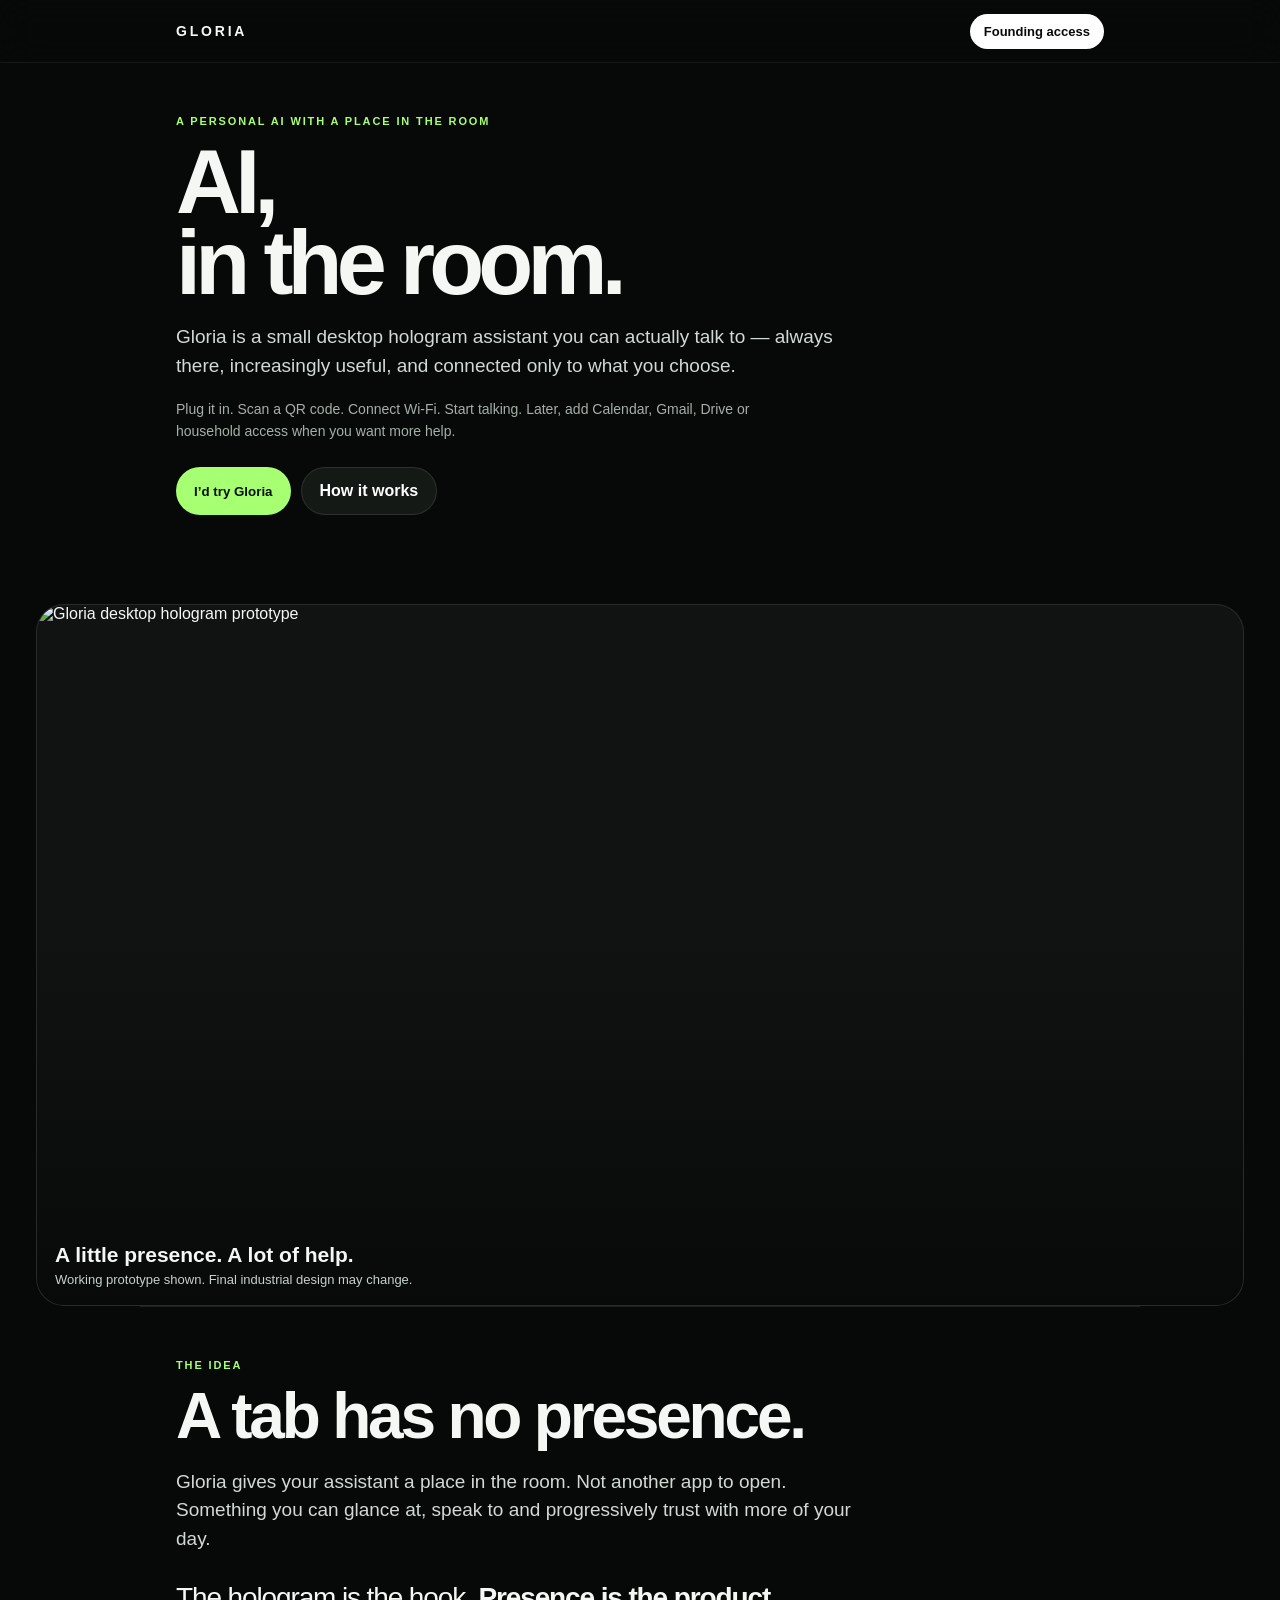
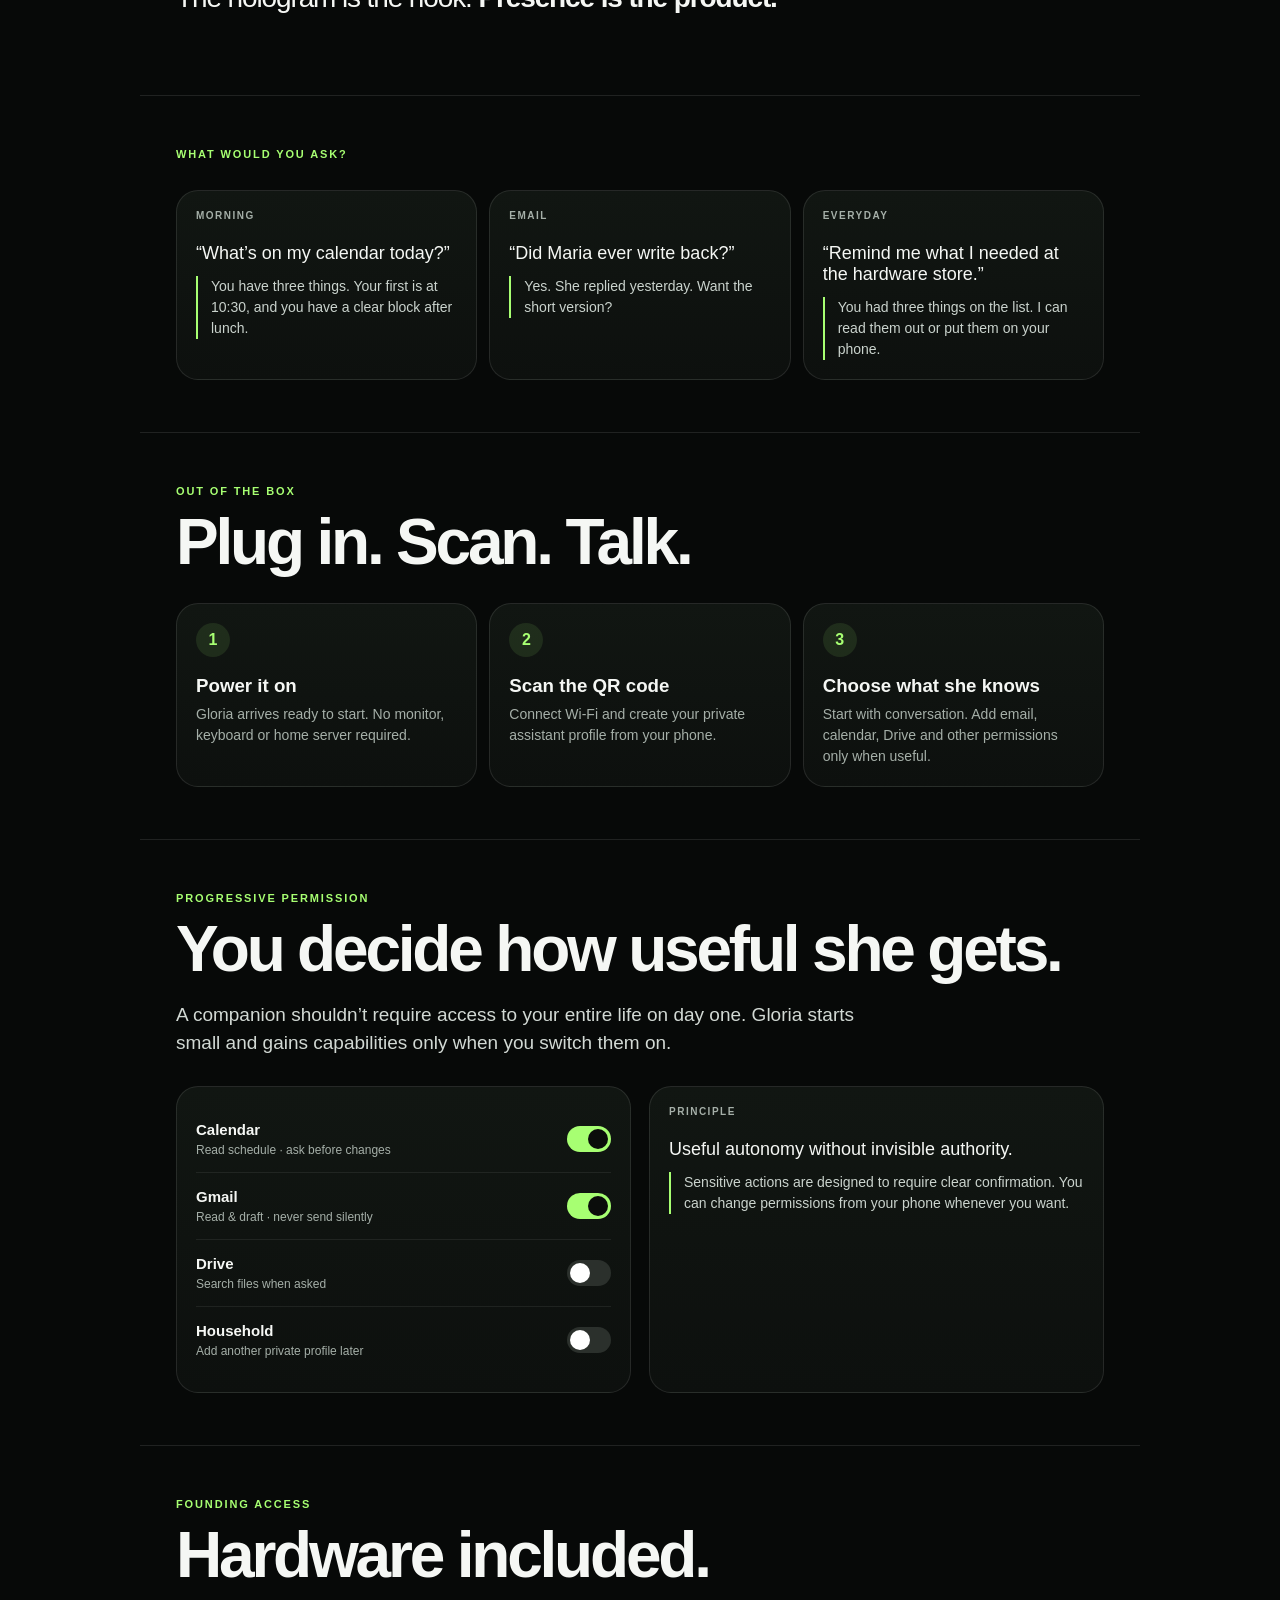
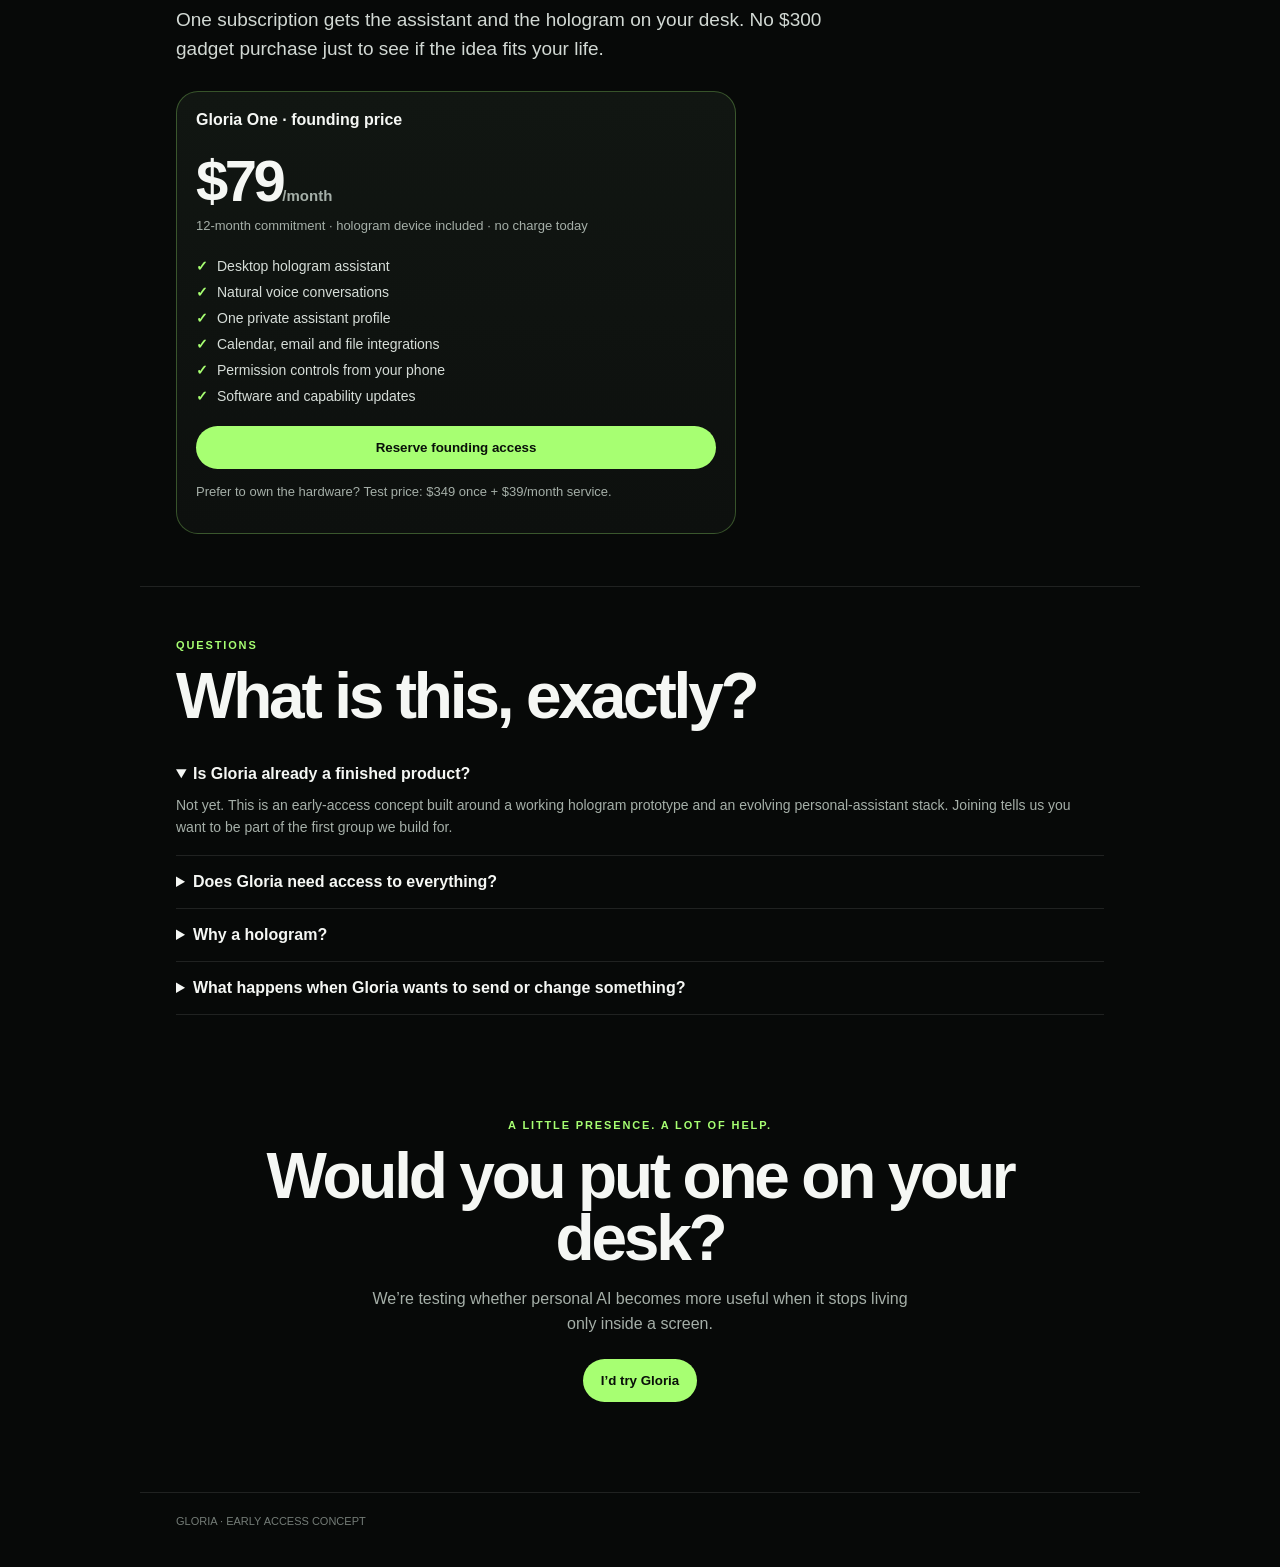
==== index.html @ d2133c43 "Publish Gloria landing page" ====
<!doctype html><html lang="en"><head><meta charset="utf-8"><meta name="viewport" content="width=device-width,initial-scale=1,viewport-fit=cover"><meta name="theme-color" content="#070908"><title>Gloria — AI, in the room.</title><style>:root{--bg:#070908;--ink:#f5f7f4;--muted:#a5afa8;--line:rgba(255,255,255,.1);--green:#a7ff72;--card:#101411}*{box-sizing:border-box}html{scroll-behavior:smooth}body{margin:0;background:var(--bg);color:var(--ink);font-family:-apple-system,BlinkMacSystemFont,"Segoe UI",Inter,Arial,sans-serif;-webkit-font-smoothing:antialiased}a{color:inherit;text-decoration:none}.shell{max-width:1000px;margin:auto}.nav{position:sticky;top:0;z-index:20;background:rgba(7,9,8,.78);backdrop-filter:blur(18px);border-bottom:1px solid rgba(255,255,255,.06)}.navin{height:62px;padding:0 18px;display:flex;align-items:center;justify-content:space-between}.brand{font-weight:900;letter-spacing:.2em;font-size:14px}.pill{padding:10px 14px;background:#fff;color:#090b0a;border-radius:999px;font-size:13px;font-weight:800}.hero,.section,.final{padding:52px 18px}.eyebrow,.kicker{font-size:11px;text-transform:uppercase;letter-spacing:.17em;font-weight:900;color:var(--green);margin-bottom:15px}h1{font-size:clamp(52px,17vw,90px);line-height:.9;letter-spacing:-.065em;margin:0;max-width:850px}h2{font-size:clamp(36px,11vw,64px);line-height:.96;letter-spacing:-.05em;margin:0 0 20px}.sub,.lede{font-size:19px;line-height:1.5;color:#d2d9d4;max-width:700px}.note{color:var(--muted);font-size:14px;line-height:1.55;max-width:620px}.actions{display:flex;flex-wrap:wrap;gap:10px;margin:25px 0}.btn{border:0;border-radius:999px;padding:14px 18px;font-weight:850;cursor:pointer}.primary{background:var(--green);color:#091009}.secondary{background:#151916;color:white;border:1px solid var(--line)}.shot{margin:12px -18px 0;background:#101311;position:relative;overflow:hidden;border-top:1px solid var(--line);border-bottom:1px solid var(--line)}.shot img{width:100%;height:560px;object-fit:cover;object-position:center 45%;display:block}.shot:after{content:"";position:absolute;inset:0;background:linear-gradient(180deg,transparent 45%,rgba(7,9,8,.9))}.caption{position:absolute;z-index:2;left:18px;right:18px;bottom:18px}.caption strong{font-size:21px}.caption div{font-size:13px;color:#c7d0ca;margin-top:5px}.section{border-top:1px solid var(--line)}.pull{font-size:28px;line-height:1.2;letter-spacing:-.04em;max-width:760px}.cards,.steps{display:grid;gap:12px;margin-top:30px}.card,.step,.panel,.price{background:linear-gradient(180deg,#111612,#0d100e);border:1px solid var(--line);border-radius:22px;padding:19px}.label{font-size:10px;text-transform:uppercase;letter-spacing:.15em;color:var(--muted);font-weight:900;margin-bottom:22px}.you{font-size:18px;margin-bottom:12px}.gloria{font-size:14px;color:#cad3cd;line-height:1.5;border-left:2px solid var(--green);padding-left:13px}.stepn{width:34px;height:34px;border-radius:50%;display:grid;place-items:center;background:rgba(167,255,114,.1);color:var(--green);font-weight:900;margin-bottom:18px}.step h3{margin:0 0 7px}.step p{margin:0;color:var(--muted);line-height:1.5;font-size:14px}.permissions{display:grid;gap:18px;margin-top:28px}.perm{display:flex;align-items:center;justify-content:space-between;padding:15px 0;border-bottom:1px solid rgba(255,255,255,.07)}.perm:last-child{border:0}.perm strong{font-size:15px}.perm small{display:block;color:var(--muted);font-size:12px;margin-top:4px}.toggle{width:44px;height:26px;border-radius:99px;background:#2b302c;border:0;padding:3px}.toggle:before{content:"";display:block;width:20px;height:20px;border-radius:50%;background:white;transition:.2s}.toggle.on{background:var(--green)}.toggle.on:before{transform:translateX(18px);background:#0b0d0b}.price{margin-top:28px;border-color:rgba(167,255,114,.28);max-width:560px}.price .amount{font-size:58px;font-weight:900;letter-spacing:-.06em;margin:18px 0 2px}.price .amount span{font-size:15px;color:var(--muted);letter-spacing:0}.commit,.alt{font-size:13px;color:var(--muted);line-height:1.5}.list{list-style:none;padding:0;margin:22px 0;display:grid;gap:10px}.list li{font-size:14px;color:#d6ddd8}.list li:before{content:"✓";color:var(--green);font-weight:900;margin-right:9px}.price .btn{width:100%}details{border-bottom:1px solid var(--line);padding:17px 0}summary{font-weight:800;cursor:pointer}.answer{color:var(--muted);line-height:1.6;font-size:14px;padding-top:11px}.final{text-align:center;padding-bottom:90px}.final h2{max-width:760px;margin:0 auto 18px}.final p{color:var(--muted);max-width:540px;margin:0 auto 22px;line-height:1.55}footer{padding:22px 18px 40px;border-top:1px solid var(--line);font-size:11px;color:#747c77}.modal{position:fixed;inset:0;background:rgba(0,0,0,.75);backdrop-filter:blur(12px);display:none;align-items:flex-end;justify-content:center;z-index:100;padding:18px}.modal.open{display:flex}.sheet{width:min(100%,520px);background:#121713;border:1px solid var(--line);border-radius:26px;padding:22px}.sheet h3{font-size:28px;margin:0 0 8px}.sheet p{color:var(--muted);line-height:1.5;font-size:14px}.email{width:100%;background:#090c0a;border:1px solid var(--line);color:white;padding:14px;border-radius:14px;margin:6px 0 10px}.sheet .btn{width:100%;margin-top:8px}.tiny{font-size:10px;color:#777f7a;margin-top:10px}.success{display:none;text-align:center;padding:18px 0}@media(min-width:720px){.hero,.section,.final,.navin,footer{padding-left:36px;padding-right:36px}.shot{margin-left:36px;margin-right:36px;border:1px solid var(--line);border-radius:28px}.shot img{height:700px}.cards,.steps{grid-template-columns:repeat(3,1fr)}.permissions{grid-template-columns:1fr 1fr}}</style></head><body><nav class="nav"><div class="shell navin"><div class="brand">GLORIA</div><a class="pill" href="#pricing">Founding access</a></div></nav><main><section class="hero shell"><div class="eyebrow">A personal AI with a place in the room</div><h1>AI,<br>in the room.</h1><p class="sub">Gloria is a small desktop hologram assistant you can actually talk to — always there, increasingly useful, and connected only to what you choose.</p><p class="note">Plug it in. Scan a QR code. Connect Wi‑Fi. Start talking. Later, add Calendar, Gmail, Drive or household access when you want more help.</p><div class="actions"><button class="btn primary reserve">I’d try Gloria</button><a class="btn secondary" href="#how">How it works</a></div></section><div class="shot"><img alt="Gloria desktop hologram prototype" src="[data-uri]"><div class="caption"><strong>A little presence. A lot of help.</strong><div>Working prototype shown. Final industrial design may change.</div></div></div><section class="section shell"><div class="kicker">The idea</div><h2>A tab has no presence.</h2><p class="lede">Gloria gives your assistant a place in the room. Not another app to open. Something you can glance at, speak to and progressively trust with more of your day.</p><p class="pull">The hologram is the hook. <strong>Presence is the product.</strong></p></section><section class="section shell"><div class="kicker">What would you ask?</div><div class="cards"><div class="card"><div class="label">Morning</div><div class="you">“What’s on my calendar today?”</div><div class="gloria">You have three things. Your first is at 10:30, and you have a clear block after lunch.</div></div><div class="card"><div class="label">Email</div><div class="you">“Did Maria ever write back?”</div><div class="gloria">Yes. She replied yesterday. Want the short version?</div></div><div class="card"><div class="label">Everyday</div><div class="you">“Remind me what I needed at the hardware store.”</div><div class="gloria">You had three things on the list. I can read them out or put them on your phone.</div></div></div></section><section class="section shell" id="how"><div class="kicker">Out of the box</div><h2>Plug in. Scan. Talk.</h2><div class="steps"><div class="step"><div class="stepn">1</div><h3>Power it on</h3><p>Gloria arrives ready to start. No monitor, keyboard or home server required.</p></div><div class="step"><div class="stepn">2</div><h3>Scan the QR code</h3><p>Connect Wi‑Fi and create your private assistant profile from your phone.</p></div><div class="step"><div class="stepn">3</div><h3>Choose what she knows</h3><p>Start with conversation. Add email, calendar, Drive and other permissions only when useful.</p></div></div></section><section class="section shell"><div class="kicker">Progressive permission</div><h2>You decide how useful she gets.</h2><p class="lede">A companion shouldn’t require access to your entire life on day one. Gloria starts small and gains capabilities only when you switch them on.</p><div class="permissions"><div class="panel"><div class="perm"><div><strong>Calendar</strong><small>Read schedule · ask before changes</small></div><button class="toggle on"></button></div><div class="perm"><div><strong>Gmail</strong><small>Read & draft · never send silently</small></div><button class="toggle on"></button></div><div class="perm"><div><strong>Drive</strong><small>Search files when asked</small></div><button class="toggle"></button></div><div class="perm"><div><strong>Household</strong><small>Add another private profile later</small></div><button class="toggle"></button></div></div><div class="panel"><div class="label">Principle</div><div class="you">Useful autonomy without invisible authority.</div><div class="gloria">Sensitive actions are designed to require clear confirmation. You can change permissions from your phone whenever you want.</div></div></div></section><section class="section shell" id="pricing"><div class="kicker">Founding access</div><h2>Hardware included.</h2><p class="lede">One subscription gets the assistant and the hologram on your desk. No $300 gadget purchase just to see if the idea fits your life.</p><div class="price"><strong>Gloria One · founding price</strong><div class="amount">$79<span>/month</span></div><div class="commit">12‑month commitment · hologram device included · no charge today</div><ul class="list"><li>Desktop hologram assistant</li><li>Natural voice conversations</li><li>One private assistant profile</li><li>Calendar, email and file integrations</li><li>Permission controls from your phone</li><li>Software and capability updates</li></ul><button class="btn primary reserve">Reserve founding access</button><p class="alt">Prefer to own the hardware? Test price: $349 once + $39/month service.</p></div></section><section class="section shell"><div class="kicker">Questions</div><h2>What is this, exactly?</h2><details open><summary>Is Gloria already a finished product?</summary><div class="answer">Not yet. This is an early-access concept built around a working hologram prototype and an evolving personal-assistant stack. Joining tells us you want to be part of the first group we build for.</div></details><details><summary>Does Gloria need access to everything?</summary><div class="answer">No. Start as a conversational assistant, then connect specific services only when they become useful.</div></details><details><summary>Why a hologram?</summary><div class="answer">Because an assistant that has a place in the room feels different from another icon on your phone. The point isn’t spectacle. It’s presence.</div></details><details><summary>What happens when Gloria wants to send or change something?</summary><div class="answer">Sensitive actions are designed to require clear confirmation. The goal is useful autonomy without invisible authority.</div></details></section><section class="final shell"><div class="kicker">A little presence. A lot of help.</div><h2>Would you put one on your desk?</h2><p>We’re testing whether personal AI becomes more useful when it stops living only inside a screen.</p><button class="btn primary reserve">I’d try Gloria</button></section></main><footer class="shell">GLORIA · EARLY ACCESS CONCEPT</footer><div class="modal" id="modal"><div class="sheet"><div id="form"><h3>Want one?</h3><p>This is a demand test for the first Gloria units. Leave an email and pick the price structure that feels most natural.</p><input class="email" type="email" placeholder="you@example.com"><button class="btn primary join">$79/mo · device included</button><button class="btn secondary join">$349 + $39/mo</button><div class="tiny">Prototype test page only: this page does not transmit or store your email yet.</div></div><div class="success" id="success"><h3>That’s the test.</h3><p>On a live signup flow, this is where we’d capture waitlist conversion and pricing preference.</p></div></div></div><script>const m=document.getElementById('modal');document.querySelectorAll('.reserve').forEach(b=>b.onclick=()=>m.classList.add('open'));m.onclick=e=>{if(e.target===m)m.classList.remove('open')};document.querySelectorAll('.toggle').forEach(t=>t.onclick=()=>t.classList.toggle('on'));document.querySelectorAll('.join').forEach(b=>b.onclick=()=>{document.getElementById('form').style.display='none';document.getElementById('success').style.display='block'})</script></body></html>
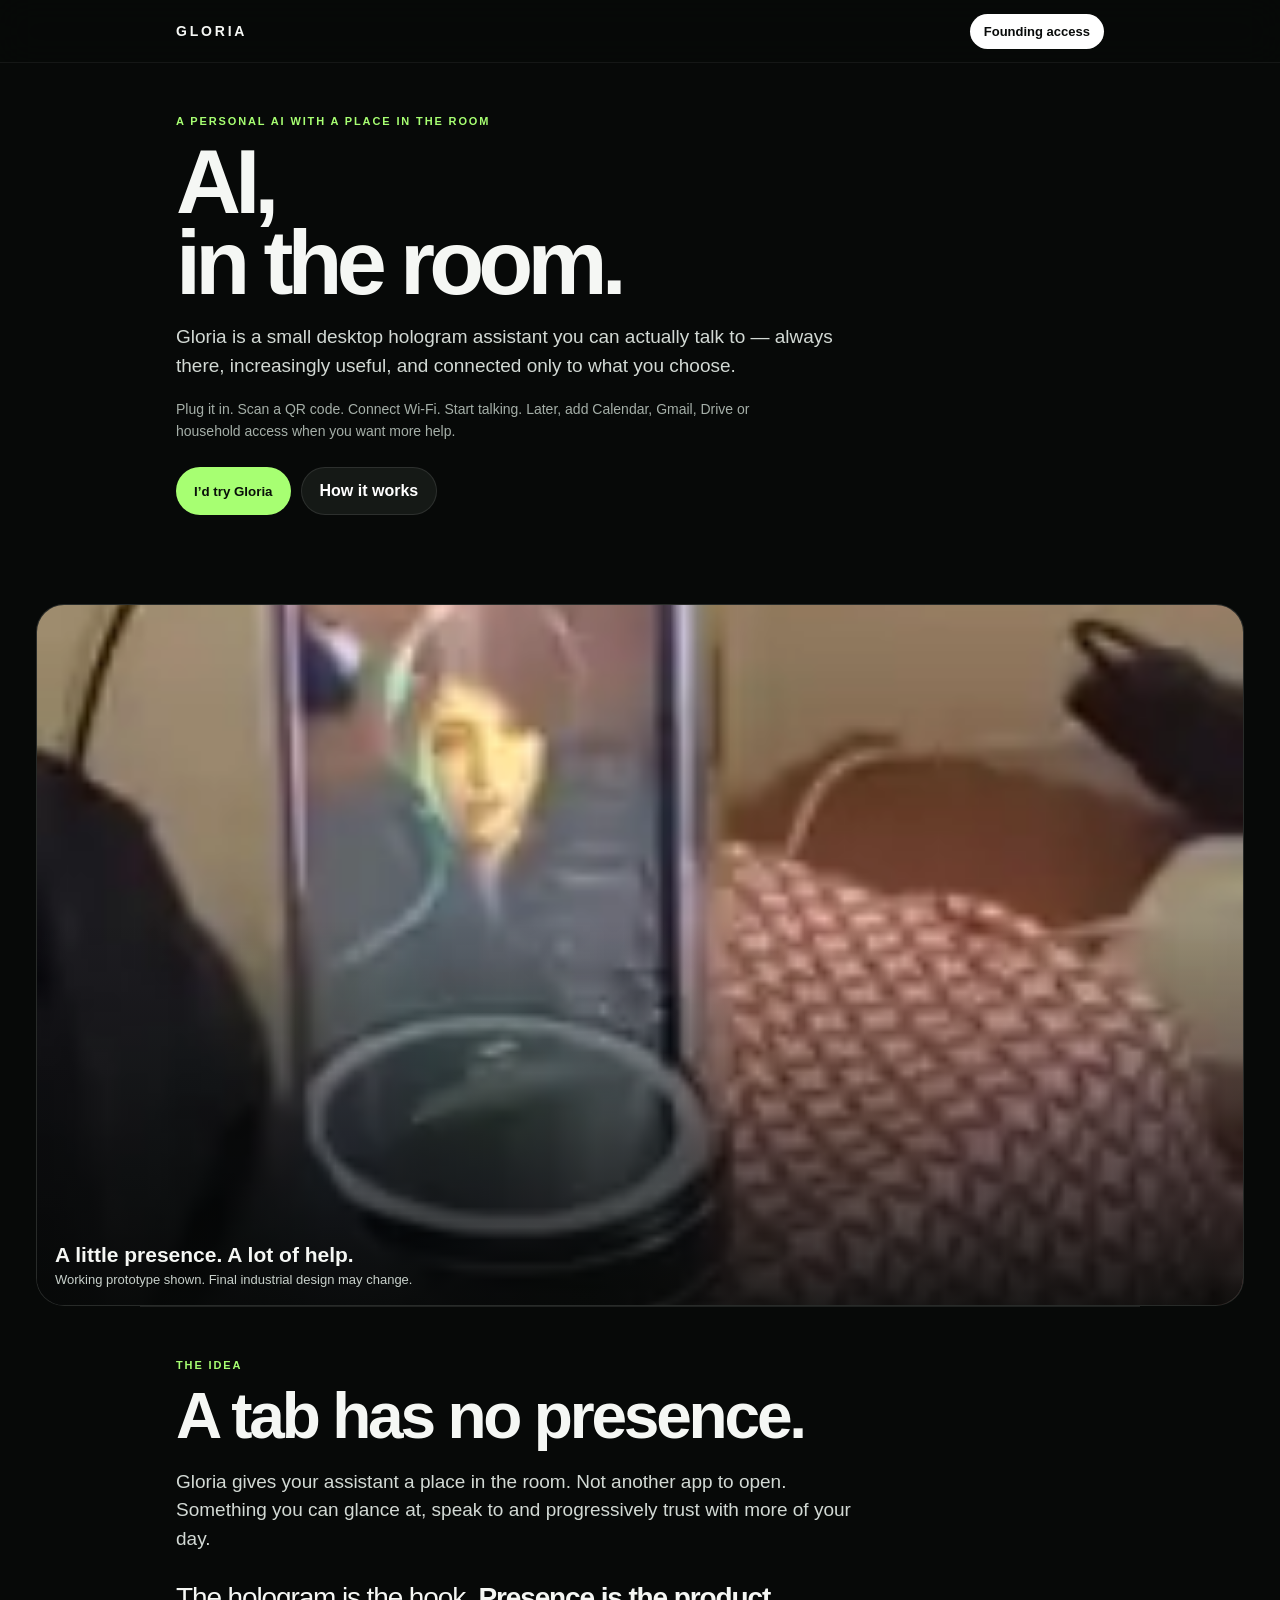
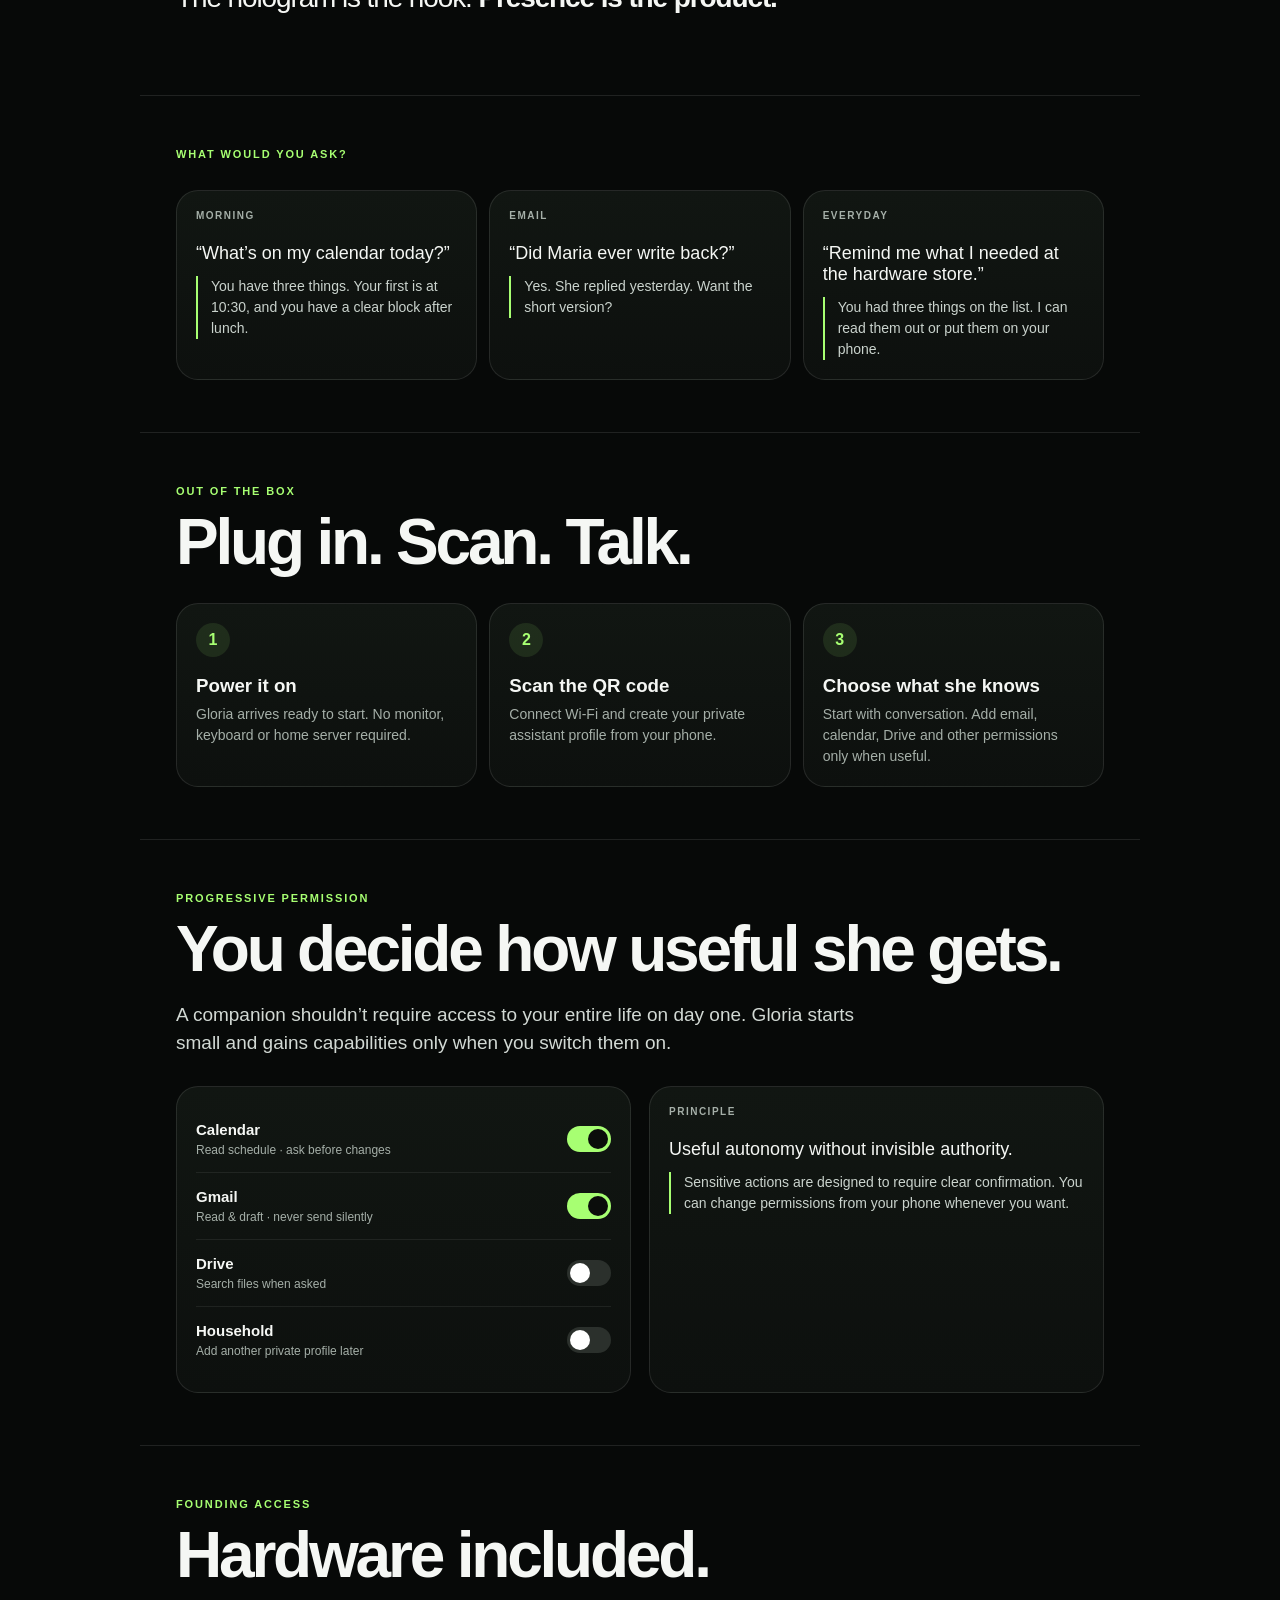
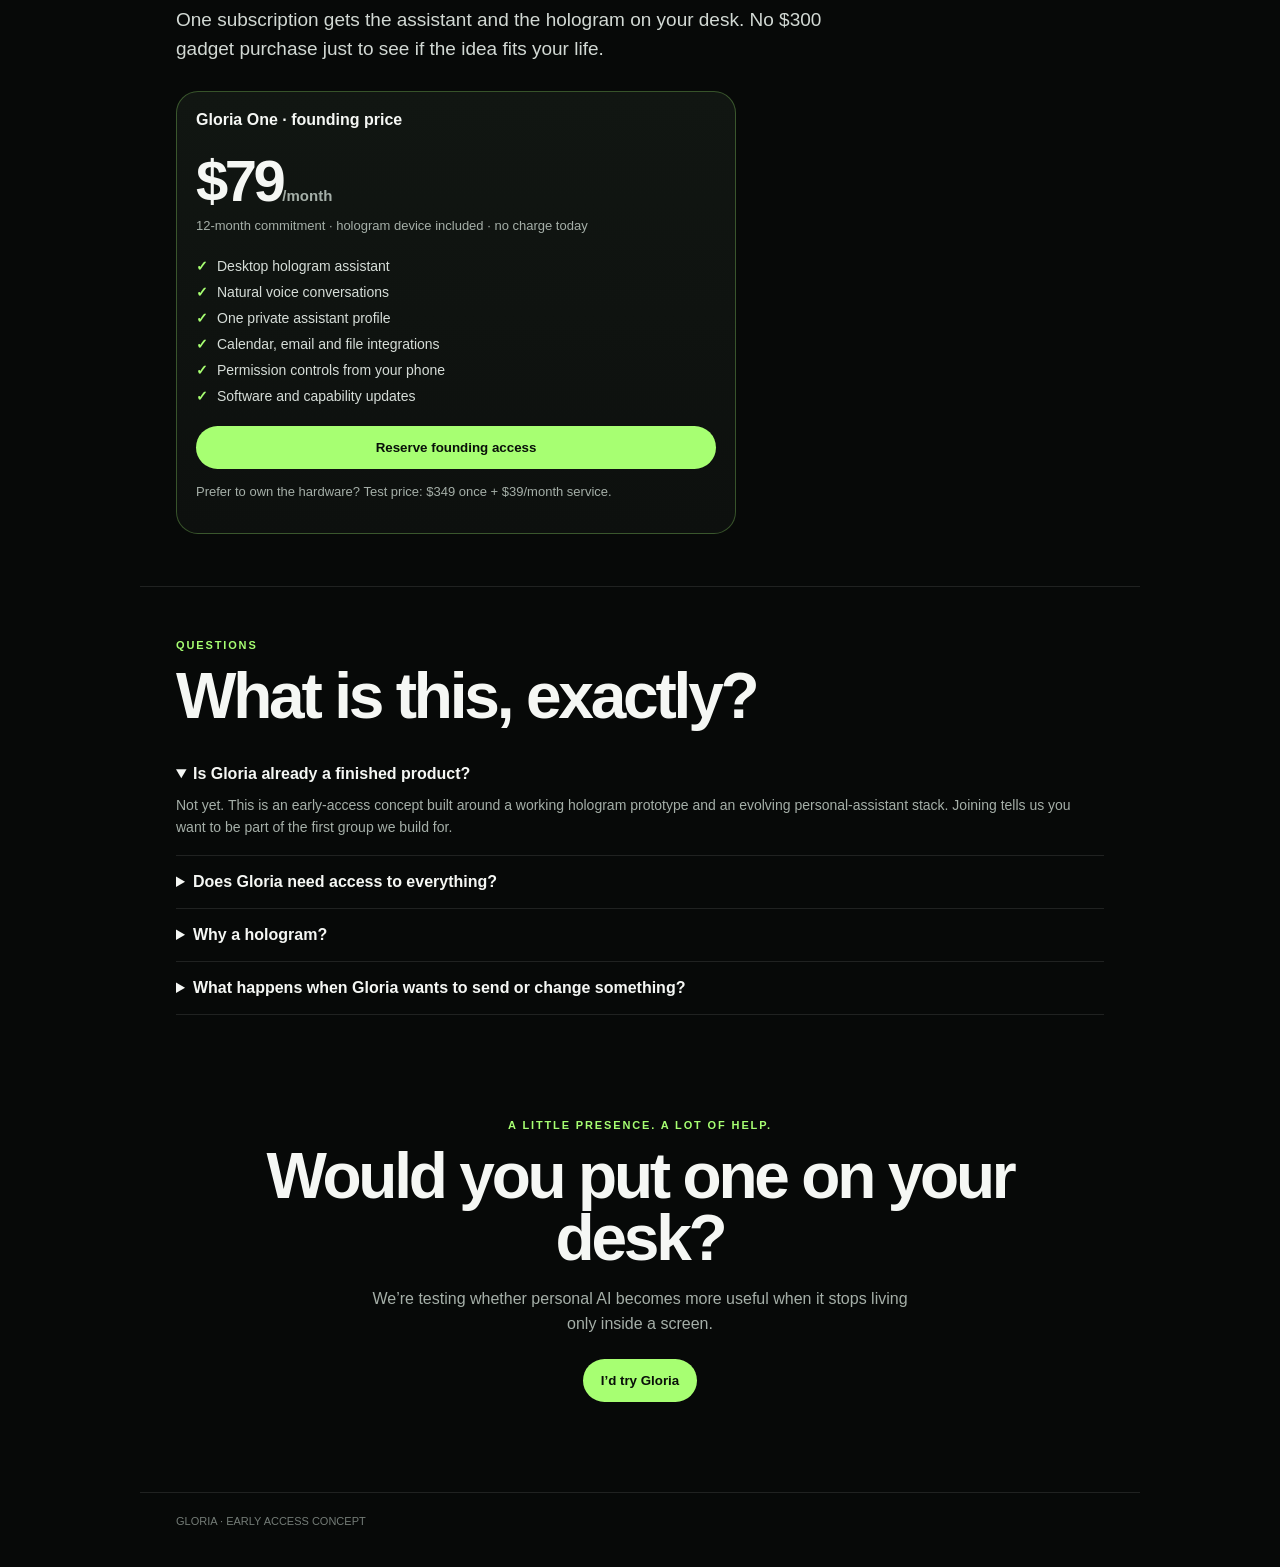
==== commit 71214294: "Fix Gloria hero image asset" ====
--- a/index.html
+++ b/index.html
@@ -1 +1,30 @@
-<!doctype html><html lang="en"><head><meta charset="utf-8"><meta name="viewport" content="width=device-width,initial-scale=1,viewport-fit=cover"><meta name="theme-color" content="#070908"><title>Gloria — AI, in the room.</title><style>:root{--bg:#070908;--ink:#f5f7f4;--muted:#a5afa8;--line:rgba(255,255,255,.1);--green:#a7ff72;--card:#101411}*{box-sizing:border-box}html{scroll-behavior:smooth}body{margin:0;background:var(--bg);color:var(--ink);font-family:-apple-system,BlinkMacSystemFont,"Segoe UI",Inter,Arial,sans-serif;-webkit-font-smoothing:antialiased}a{color:inherit;text-decoration:none}.shell{max-width:1000px;margin:auto}.nav{position:sticky;top:0;z-index:20;background:rgba(7,9,8,.78);backdrop-filter:blur(18px);border-bottom:1px solid rgba(255,255,255,.06)}.navin{height:62px;padding:0 18px;display:flex;align-items:center;justify-content:space-between}.brand{font-weight:900;letter-spacing:.2em;font-size:14px}.pill{padding:10px 14px;background:#fff;color:#090b0a;border-radius:999px;font-size:13px;font-weight:800}.hero,.section,.final{padding:52px 18px}.eyebrow,.kicker{font-size:11px;text-transform:uppercase;letter-spacing:.17em;font-weight:900;color:var(--green);margin-bottom:15px}h1{font-size:clamp(52px,17vw,90px);line-height:.9;letter-spacing:-.065em;margin:0;max-width:850px}h2{font-size:clamp(36px,11vw,64px);line-height:.96;letter-spacing:-.05em;margin:0 0 20px}.sub,.lede{font-size:19px;line-height:1.5;color:#d2d9d4;max-width:700px}.note{color:var(--muted);font-size:14px;line-height:1.55;max-width:620px}.actions{display:flex;flex-wrap:wrap;gap:10px;margin:25px 0}.btn{border:0;border-radius:999px;padding:14px 18px;font-weight:850;cursor:pointer}.primary{background:var(--green);color:#091009}.secondary{background:#151916;color:white;border:1px solid var(--line)}.shot{margin:12px -18px 0;background:#101311;position:relative;overflow:hidden;border-top:1px solid var(--line);border-bottom:1px solid var(--line)}.shot img{width:100%;height:560px;object-fit:cover;object-position:center 45%;display:block}.shot:after{content:"";position:absolute;inset:0;background:linear-gradient(180deg,transparent 45%,rgba(7,9,8,.9))}.caption{position:absolute;z-index:2;left:18px;right:18px;bottom:18px}.caption strong{font-size:21px}.caption div{font-size:13px;color:#c7d0ca;margin-top:5px}.section{border-top:1px solid var(--line)}.pull{font-size:28px;line-height:1.2;letter-spacing:-.04em;max-width:760px}.cards,.steps{display:grid;gap:12px;margin-top:30px}.card,.step,.panel,.price{background:linear-gradient(180deg,#111612,#0d100e);border:1px solid var(--line);border-radius:22px;padding:19px}.label{font-size:10px;text-transform:uppercase;letter-spacing:.15em;color:var(--muted);font-weight:900;margin-bottom:22px}.you{font-size:18px;margin-bottom:12px}.gloria{font-size:14px;color:#cad3cd;line-height:1.5;border-left:2px solid var(--green);padding-left:13px}.stepn{width:34px;height:34px;border-radius:50%;display:grid;place-items:center;background:rgba(167,255,114,.1);color:var(--green);font-weight:900;margin-bottom:18px}.step h3{margin:0 0 7px}.step p{margin:0;color:var(--muted);line-height:1.5;font-size:14px}.permissions{display:grid;gap:18px;margin-top:28px}.perm{display:flex;align-items:center;justify-content:space-between;padding:15px 0;border-bottom:1px solid rgba(255,255,255,.07)}.perm:last-child{border:0}.perm strong{font-size:15px}.perm small{display:block;color:var(--muted);font-size:12px;margin-top:4px}.toggle{width:44px;height:26px;border-radius:99px;background:#2b302c;border:0;padding:3px}.toggle:before{content:"";display:block;width:20px;height:20px;border-radius:50%;background:white;transition:.2s}.toggle.on{background:var(--green)}.toggle.on:before{transform:translateX(18px);background:#0b0d0b}.price{margin-top:28px;border-color:rgba(167,255,114,.28);max-width:560px}.price .amount{font-size:58px;font-weight:900;letter-spacing:-.06em;margin:18px 0 2px}.price .amount span{font-size:15px;color:var(--muted);letter-spacing:0}.commit,.alt{font-size:13px;color:var(--muted);line-height:1.5}.list{list-style:none;padding:0;margin:22px 0;display:grid;gap:10px}.list li{font-size:14px;color:#d6ddd8}.list li:before{content:"✓";color:var(--green);font-weight:900;margin-right:9px}.price .btn{width:100%}details{border-bottom:1px solid var(--line);padding:17px 0}summary{font-weight:800;cursor:pointer}.answer{color:var(--muted);line-height:1.6;font-size:14px;padding-top:11px}.final{text-align:center;padding-bottom:90px}.final h2{max-width:760px;margin:0 auto 18px}.final p{color:var(--muted);max-width:540px;margin:0 auto 22px;line-height:1.55}footer{padding:22px 18px 40px;border-top:1px solid var(--line);font-size:11px;color:#747c77}.modal{position:fixed;inset:0;background:rgba(0,0,0,.75);backdrop-filter:blur(12px);display:none;align-items:flex-end;justify-content:center;z-index:100;padding:18px}.modal.open{display:flex}.sheet{width:min(100%,520px);background:#121713;border:1px solid var(--line);border-radius:26px;padding:22px}.sheet h3{font-size:28px;margin:0 0 8px}.sheet p{color:var(--muted);line-height:1.5;font-size:14px}.email{width:100%;background:#090c0a;border:1px solid var(--line);color:white;padding:14px;border-radius:14px;margin:6px 0 10px}.sheet .btn{width:100%;margin-top:8px}.tiny{font-size:10px;color:#777f7a;margin-top:10px}.success{display:none;text-align:center;padding:18px 0}@media(min-width:720px){.hero,.section,.final,.navin,footer{padding-left:36px;padding-right:36px}.shot{margin-left:36px;margin-right:36px;border:1px solid var(--line);border-radius:28px}.shot img{height:700px}.cards,.steps{grid-template-columns:repeat(3,1fr)}.permissions{grid-template-columns:1fr 1fr}}</style></head><body><nav class="nav"><div class="shell navin"><div class="brand">GLORIA</div><a class="pill" href="#pricing">Founding access</a></div></nav><main><section class="hero shell"><div class="eyebrow">A personal AI with a place in the room</div><h1>AI,<br>in the room.</h1><p class="sub">Gloria is a small desktop hologram assistant you can actually talk to — always there, increasingly useful, and connected only to what you choose.</p><p class="note">Plug it in. Scan a QR code. Connect Wi‑Fi. Start talking. Later, add Calendar, Gmail, Drive or household access when you want more help.</p><div class="actions"><button class="btn primary reserve">I’d try Gloria</button><a class="btn secondary" href="#how">How it works</a></div></section><div class="shot"><img alt="Gloria desktop hologram prototype" src="[data-uri]"><div class="caption"><strong>A little presence. A lot of help.</strong><div>Working prototype shown. Final industrial design may change.</div></div></div><section class="section shell"><div class="kicker">The idea</div><h2>A tab has no presence.</h2><p class="lede">Gloria gives your assistant a place in the room. Not another app to open. Something you can glance at, speak to and progressively trust with more of your day.</p><p class="pull">The hologram is the hook. <strong>Presence is the product.</strong></p></section><section class="section shell"><div class="kicker">What would you ask?</div><div class="cards"><div class="card"><div class="label">Morning</div><div class="you">“What’s on my calendar today?”</div><div class="gloria">You have three things. Your first is at 10:30, and you have a clear block after lunch.</div></div><div class="card"><div class="label">Email</div><div class="you">“Did Maria ever write back?”</div><div class="gloria">Yes. She replied yesterday. Want the short version?</div></div><div class="card"><div class="label">Everyday</div><div class="you">“Remind me what I needed at the hardware store.”</div><div class="gloria">You had three things on the list. I can read them out or put them on your phone.</div></div></div></section><section class="section shell" id="how"><div class="kicker">Out of the box</div><h2>Plug in. Scan. Talk.</h2><div class="steps"><div class="step"><div class="stepn">1</div><h3>Power it on</h3><p>Gloria arrives ready to start. No monitor, keyboard or home server required.</p></div><div class="step"><div class="stepn">2</div><h3>Scan the QR code</h3><p>Connect Wi‑Fi and create your private assistant profile from your phone.</p></div><div class="step"><div class="stepn">3</div><h3>Choose what she knows</h3><p>Start with conversation. Add email, calendar, Drive and other permissions only when useful.</p></div></div></section><section class="section shell"><div class="kicker">Progressive permission</div><h2>You decide how useful she gets.</h2><p class="lede">A companion shouldn’t require access to your entire life on day one. Gloria starts small and gains capabilities only when you switch them on.</p><div class="permissions"><div class="panel"><div class="perm"><div><strong>Calendar</strong><small>Read schedule · ask before changes</small></div><button class="toggle on"></button></div><div class="perm"><div><strong>Gmail</strong><small>Read & draft · never send silently</small></div><button class="toggle on"></button></div><div class="perm"><div><strong>Drive</strong><small>Search files when asked</small></div><button class="toggle"></button></div><div class="perm"><div><strong>Household</strong><small>Add another private profile later</small></div><button class="toggle"></button></div></div><div class="panel"><div class="label">Principle</div><div class="you">Useful autonomy without invisible authority.</div><div class="gloria">Sensitive actions are designed to require clear confirmation. You can change permissions from your phone whenever you want.</div></div></div></section><section class="section shell" id="pricing"><div class="kicker">Founding access</div><h2>Hardware included.</h2><p class="lede">One subscription gets the assistant and the hologram on your desk. No $300 gadget purchase just to see if the idea fits your life.</p><div class="price"><strong>Gloria One · founding price</strong><div class="amount">$79<span>/month</span></div><div class="commit">12‑month commitment · hologram device included · no charge today</div><ul class="list"><li>Desktop hologram assistant</li><li>Natural voice conversations</li><li>One private assistant profile</li><li>Calendar, email and file integrations</li><li>Permission controls from your phone</li><li>Software and capability updates</li></ul><button class="btn primary reserve">Reserve founding access</button><p class="alt">Prefer to own the hardware? Test price: $349 once + $39/month service.</p></div></section><section class="section shell"><div class="kicker">Questions</div><h2>What is this, exactly?</h2><details open><summary>Is Gloria already a finished product?</summary><div class="answer">Not yet. This is an early-access concept built around a working hologram prototype and an evolving personal-assistant stack. Joining tells us you want to be part of the first group we build for.</div></details><details><summary>Does Gloria need access to everything?</summary><div class="answer">No. Start as a conversational assistant, then connect specific services only when they become useful.</div></details><details><summary>Why a hologram?</summary><div class="answer">Because an assistant that has a place in the room feels different from another icon on your phone. The point isn’t spectacle. It’s presence.</div></details><details><summary>What happens when Gloria wants to send or change something?</summary><div class="answer">Sensitive actions are designed to require clear confirmation. The goal is useful autonomy without invisible authority.</div></details></section><section class="final shell"><div class="kicker">A little presence. A lot of help.</div><h2>Would you put one on your desk?</h2><p>We’re testing whether personal AI becomes more useful when it stops living only inside a screen.</p><button class="btn primary reserve">I’d try Gloria</button></section></main><footer class="shell">GLORIA · EARLY ACCESS CONCEPT</footer><div class="modal" id="modal"><div class="sheet"><div id="form"><h3>Want one?</h3><p>This is a demand test for the first Gloria units. Leave an email and pick the price structure that feels most natural.</p><input class="email" type="email" placeholder="you@example.com"><button class="btn primary join">$79/mo · device included</button><button class="btn secondary join">$349 + $39/mo</button><div class="tiny">Prototype test page only: this page does not transmit or store your email yet.</div></div><div class="success" id="success"><h3>That’s the test.</h3><p>On a live signup flow, this is where we’d capture waitlist conversion and pricing preference.</p></div></div></div><script>const m=document.getElementById('modal');document.querySelectorAll('.reserve').forEach(b=>b.onclick=()=>m.classList.add('open'));m.onclick=e=>{if(e.target===m)m.classList.remove('open')};document.querySelectorAll('.toggle').forEach(t=>t.onclick=()=>t.classList.toggle('on'));document.querySelectorAll('.join').forEach(b=>b.onclick=()=>{document.getElementById('form').style.display='none';document.getElementById('success').style.display='block'})</script></body></html>+<!doctype html>
+<html lang="en">
+<head>
+<meta charset="utf-8">
+<meta name="viewport" content="width=device-width,initial-scale=1,viewport-fit=cover">
+<meta name="theme-color" content="#070908">
+<title>Gloria — AI, in the room.</title>
+<style>
+:root{--bg:#070908;--ink:#f5f7f4;--muted:#a5afa8;--line:rgba(255,255,255,.1);--green:#a7ff72;--card:#101411}
+*{box-sizing:border-box}html{scroll-behavior:smooth}body{margin:0;background:var(--bg);color:var(--ink);font-family:-apple-system,BlinkMacSystemFont,"Segoe UI",Inter,Arial,sans-serif;-webkit-font-smoothing:antialiased}a{color:inherit;text-decoration:none}.shell{max-width:1000px;margin:auto}.nav{position:sticky;top:0;z-index:20;background:rgba(7,9,8,.78);backdrop-filter:blur(18px);border-bottom:1px solid rgba(255,255,255,.06)}.navin{height:62px;padding:0 18px;display:flex;align-items:center;justify-content:space-between}.brand{font-weight:900;letter-spacing:.2em;font-size:14px}.pill{padding:10px 14px;background:#fff;color:#090b0a;border-radius:999px;font-size:13px;font-weight:800}.hero,.section,.final{padding:52px 18px}.eyebrow,.kicker{font-size:11px;text-transform:uppercase;letter-spacing:.17em;font-weight:900;color:var(--green);margin-bottom:15px}h1{font-size:clamp(52px,17vw,90px);line-height:.9;letter-spacing:-.065em;margin:0;max-width:850px}h2{font-size:clamp(36px,11vw,64px);line-height:.96;letter-spacing:-.05em;margin:0 0 20px}.sub,.lede{font-size:19px;line-height:1.5;color:#d2d9d4;max-width:700px}.note{color:var(--muted);font-size:14px;line-height:1.55;max-width:620px}.actions{display:flex;flex-wrap:wrap;gap:10px;margin:25px 0}.btn{border:0;border-radius:999px;padding:14px 18px;font-weight:850;cursor:pointer}.primary{background:var(--green);color:#091009}.secondary{background:#151916;color:white;border:1px solid var(--line)}.shot{margin:12px -18px 0;background:#101311;position:relative;overflow:hidden;border-top:1px solid var(--line);border-bottom:1px solid var(--line)}.shot img{width:100%;height:560px;object-fit:cover;object-position:center 45%;display:block}.shot:after{content:"";position:absolute;inset:0;background:linear-gradient(180deg,transparent 45%,rgba(7,9,8,.9))}.caption{position:absolute;z-index:2;left:18px;right:18px;bottom:18px}.caption strong{font-size:21px}.caption div{font-size:13px;color:#c7d0ca;margin-top:5px}.section{border-top:1px solid var(--line)}.pull{font-size:28px;line-height:1.2;letter-spacing:-.04em;max-width:760px}.cards,.steps{display:grid;gap:12px;margin-top:30px}.card,.step,.panel,.price{background:linear-gradient(180deg,#111612,#0d100e);border:1px solid var(--line);border-radius:22px;padding:19px}.label{font-size:10px;text-transform:uppercase;letter-spacing:.15em;color:var(--muted);font-weight:900;margin-bottom:22px}.you{font-size:18px;margin-bottom:12px}.gloria{font-size:14px;color:#cad3cd;line-height:1.5;border-left:2px solid var(--green);padding-left:13px}.stepn{width:34px;height:34px;border-radius:50%;display:grid;place-items:center;background:rgba(167,255,114,.1);color:var(--green);font-weight:900;margin-bottom:18px}.step h3{margin:0 0 7px}.step p{margin:0;color:var(--muted);line-height:1.5;font-size:14px}.permissions{display:grid;gap:18px;margin-top:28px}.perm{display:flex;align-items:center;justify-content:space-between;padding:15px 0;border-bottom:1px solid rgba(255,255,255,.07)}.perm:last-child{border:0}.perm strong{font-size:15px}.perm small{display:block;color:var(--muted);font-size:12px;margin-top:4px}.toggle{width:44px;height:26px;border-radius:99px;background:#2b302c;border:0;padding:3px}.toggle:before{content:"";display:block;width:20px;height:20px;border-radius:50%;background:white;transition:.2s}.toggle.on{background:var(--green)}.toggle.on:before{transform:translateX(18px);background:#0b0d0b}.price{margin-top:28px;border-color:rgba(167,255,114,.28);max-width:560px}.price .amount{font-size:58px;font-weight:900;letter-spacing:-.06em;margin:18px 0 2px}.price .amount span{font-size:15px;color:var(--muted);letter-spacing:0}.commit,.alt{font-size:13px;color:var(--muted);line-height:1.5}.list{list-style:none;padding:0;margin:22px 0;display:grid;gap:10px}.list li{font-size:14px;color:#d6ddd8}.list li:before{content:"✓";color:var(--green);font-weight:900;margin-right:9px}.price .btn{width:100%}details{border-bottom:1px solid var(--line);padding:17px 0}summary{font-weight:800;cursor:pointer}.answer{color:var(--muted);line-height:1.6;font-size:14px;padding-top:11px}.final{text-align:center;padding-bottom:90px}.final h2{max-width:760px;margin:0 auto 18px}.final p{color:var(--muted);max-width:540px;margin:0 auto 22px;line-height:1.55}footer{padding:22px 18px 40px;border-top:1px solid var(--line);font-size:11px;color:#747c77}.modal{position:fixed;inset:0;background:rgba(0,0,0,.75);backdrop-filter:blur(12px);display:none;align-items:flex-end;justify-content:center;z-index:100;padding:18px}.modal.open{display:flex}.sheet{width:min(100%,520px);background:#121713;border:1px solid var(--line);border-radius:26px;padding:22px}.sheet h3{font-size:28px;margin:0 0 8px}.sheet p{color:var(--muted);line-height:1.5;font-size:14px}.email{width:100%;background:#090c0a;border:1px solid var(--line);color:white;padding:14px;border-radius:14px;margin:6px 0 10px}.sheet .btn{width:100%;margin-top:8px}.tiny{font-size:10px;color:#777f7a;margin-top:10px}.success{display:none;text-align:center;padding:18px 0}@media(min-width:720px){.hero,.section,.final,.navin,footer{padding-left:36px;padding-right:36px}.shot{margin-left:36px;margin-right:36px;border:1px solid var(--line);border-radius:28px}.shot img{height:700px}.cards,.steps{grid-template-columns:repeat(3,1fr)}.permissions{grid-template-columns:1fr 1fr}}
+</style>
+</head>
+<body>
+<nav class="nav"><div class="shell navin"><div class="brand">GLORIA</div><a class="pill" href="#pricing">Founding access</a></div></nav>
+<main>
+<section class="hero shell"><div class="eyebrow">A personal AI with a place in the room</div><h1>AI,<br>in the room.</h1><p class="sub">Gloria is a small desktop hologram assistant you can actually talk to — always there, increasingly useful, and connected only to what you choose.</p><p class="note">Plug it in. Scan a QR code. Connect Wi‑Fi. Start talking. Later, add Calendar, Gmail, Drive or household access when you want more help.</p><div class="actions"><button class="btn primary reserve">I’d try Gloria</button><a class="btn secondary" href="#how">How it works</a></div></section>
+<div class="shot"><img alt="Gloria desktop hologram prototype" src="./gloria-device.webp"><div class="caption"><strong>A little presence. A lot of help.</strong><div>Working prototype shown. Final industrial design may change.</div></div></div>
+<section class="section shell"><div class="kicker">The idea</div><h2>A tab has no presence.</h2><p class="lede">Gloria gives your assistant a place in the room. Not another app to open. Something you can glance at, speak to and progressively trust with more of your day.</p><p class="pull">The hologram is the hook. <strong>Presence is the product.</strong></p></section>
+<section class="section shell"><div class="kicker">What would you ask?</div><div class="cards"><div class="card"><div class="label">Morning</div><div class="you">“What’s on my calendar today?”</div><div class="gloria">You have three things. Your first is at 10:30, and you have a clear block after lunch.</div></div><div class="card"><div class="label">Email</div><div class="you">“Did Maria ever write back?”</div><div class="gloria">Yes. She replied yesterday. Want the short version?</div></div><div class="card"><div class="label">Everyday</div><div class="you">“Remind me what I needed at the hardware store.”</div><div class="gloria">You had three things on the list. I can read them out or put them on your phone.</div></div></div></section>
+<section class="section shell" id="how"><div class="kicker">Out of the box</div><h2>Plug in. Scan. Talk.</h2><div class="steps"><div class="step"><div class="stepn">1</div><h3>Power it on</h3><p>Gloria arrives ready to start. No monitor, keyboard or home server required.</p></div><div class="step"><div class="stepn">2</div><h3>Scan the QR code</h3><p>Connect Wi‑Fi and create your private assistant profile from your phone.</p></div><div class="step"><div class="stepn">3</div><h3>Choose what she knows</h3><p>Start with conversation. Add email, calendar, Drive and other permissions only when useful.</p></div></div></section>
+<section class="section shell"><div class="kicker">Progressive permission</div><h2>You decide how useful she gets.</h2><p class="lede">A companion shouldn’t require access to your entire life on day one. Gloria starts small and gains capabilities only when you switch them on.</p><div class="permissions"><div class="panel"><div class="perm"><div><strong>Calendar</strong><small>Read schedule · ask before changes</small></div><button class="toggle on"></button></div><div class="perm"><div><strong>Gmail</strong><small>Read & draft · never send silently</small></div><button class="toggle on"></button></div><div class="perm"><div><strong>Drive</strong><small>Search files when asked</small></div><button class="toggle"></button></div><div class="perm"><div><strong>Household</strong><small>Add another private profile later</small></div><button class="toggle"></button></div></div><div class="panel"><div class="label">Principle</div><div class="you">Useful autonomy without invisible authority.</div><div class="gloria">Sensitive actions are designed to require clear confirmation. You can change permissions from your phone whenever you want.</div></div></div></section>
+<section class="section shell" id="pricing"><div class="kicker">Founding access</div><h2>Hardware included.</h2><p class="lede">One subscription gets the assistant and the hologram on your desk. No $300 gadget purchase just to see if the idea fits your life.</p><div class="price"><strong>Gloria One · founding price</strong><div class="amount">$79<span>/month</span></div><div class="commit">12‑month commitment · hologram device included · no charge today</div><ul class="list"><li>Desktop hologram assistant</li><li>Natural voice conversations</li><li>One private assistant profile</li><li>Calendar, email and file integrations</li><li>Permission controls from your phone</li><li>Software and capability updates</li></ul><button class="btn primary reserve">Reserve founding access</button><p class="alt">Prefer to own the hardware? Test price: $349 once + $39/month service.</p></div></section>
+<section class="section shell"><div class="kicker">Questions</div><h2>What is this, exactly?</h2><details open><summary>Is Gloria already a finished product?</summary><div class="answer">Not yet. This is an early-access concept built around a working hologram prototype and an evolving personal-assistant stack. Joining tells us you want to be part of the first group we build for.</div></details><details><summary>Does Gloria need access to everything?</summary><div class="answer">No. Start as a conversational assistant, then connect specific services only when they become useful.</div></details><details><summary>Why a hologram?</summary><div class="answer">Because an assistant that has a place in the room feels different from another icon on your phone. The point isn’t spectacle. It’s presence.</div></details><details><summary>What happens when Gloria wants to send or change something?</summary><div class="answer">Sensitive actions are designed to require clear confirmation. The goal is useful autonomy without invisible authority.</div></details></section>
+<section class="final shell"><div class="kicker">A little presence. A lot of help.</div><h2>Would you put one on your desk?</h2><p>We’re testing whether personal AI becomes more useful when it stops living only inside a screen.</p><button class="btn primary reserve">I’d try Gloria</button></section>
+</main>
+<footer class="shell">GLORIA · EARLY ACCESS CONCEPT</footer>
+<div class="modal" id="modal"><div class="sheet"><div id="form"><h3>Want one?</h3><p>This is a demand test for the first Gloria units. Leave an email and pick the price structure that feels most natural.</p><input class="email" type="email" placeholder="you@example.com"><button class="btn primary join">$79/mo · device included</button><button class="btn secondary join">$349 + $39/mo</button><div class="tiny">Prototype test page only: this page does not transmit or store your email yet.</div></div><div class="success" id="success"><h3>That’s the test.</h3><p>On a live signup flow, this is where we’d capture waitlist conversion and pricing preference.</p></div></div></div>
+<script>const m=document.getElementById('modal');document.querySelectorAll('.reserve').forEach(b=>b.onclick=()=>m.classList.add('open'));m.onclick=e=>{if(e.target===m)m.classList.remove('open')};document.querySelectorAll('.toggle').forEach(t=>t.onclick=()=>t.classList.toggle('on'));document.querySelectorAll('.join').forEach(b=>b.onclick=()=>{document.getElementById('form').style.display='none';document.getElementById('success').style.display='block'})</script>
+</body>
+</html>
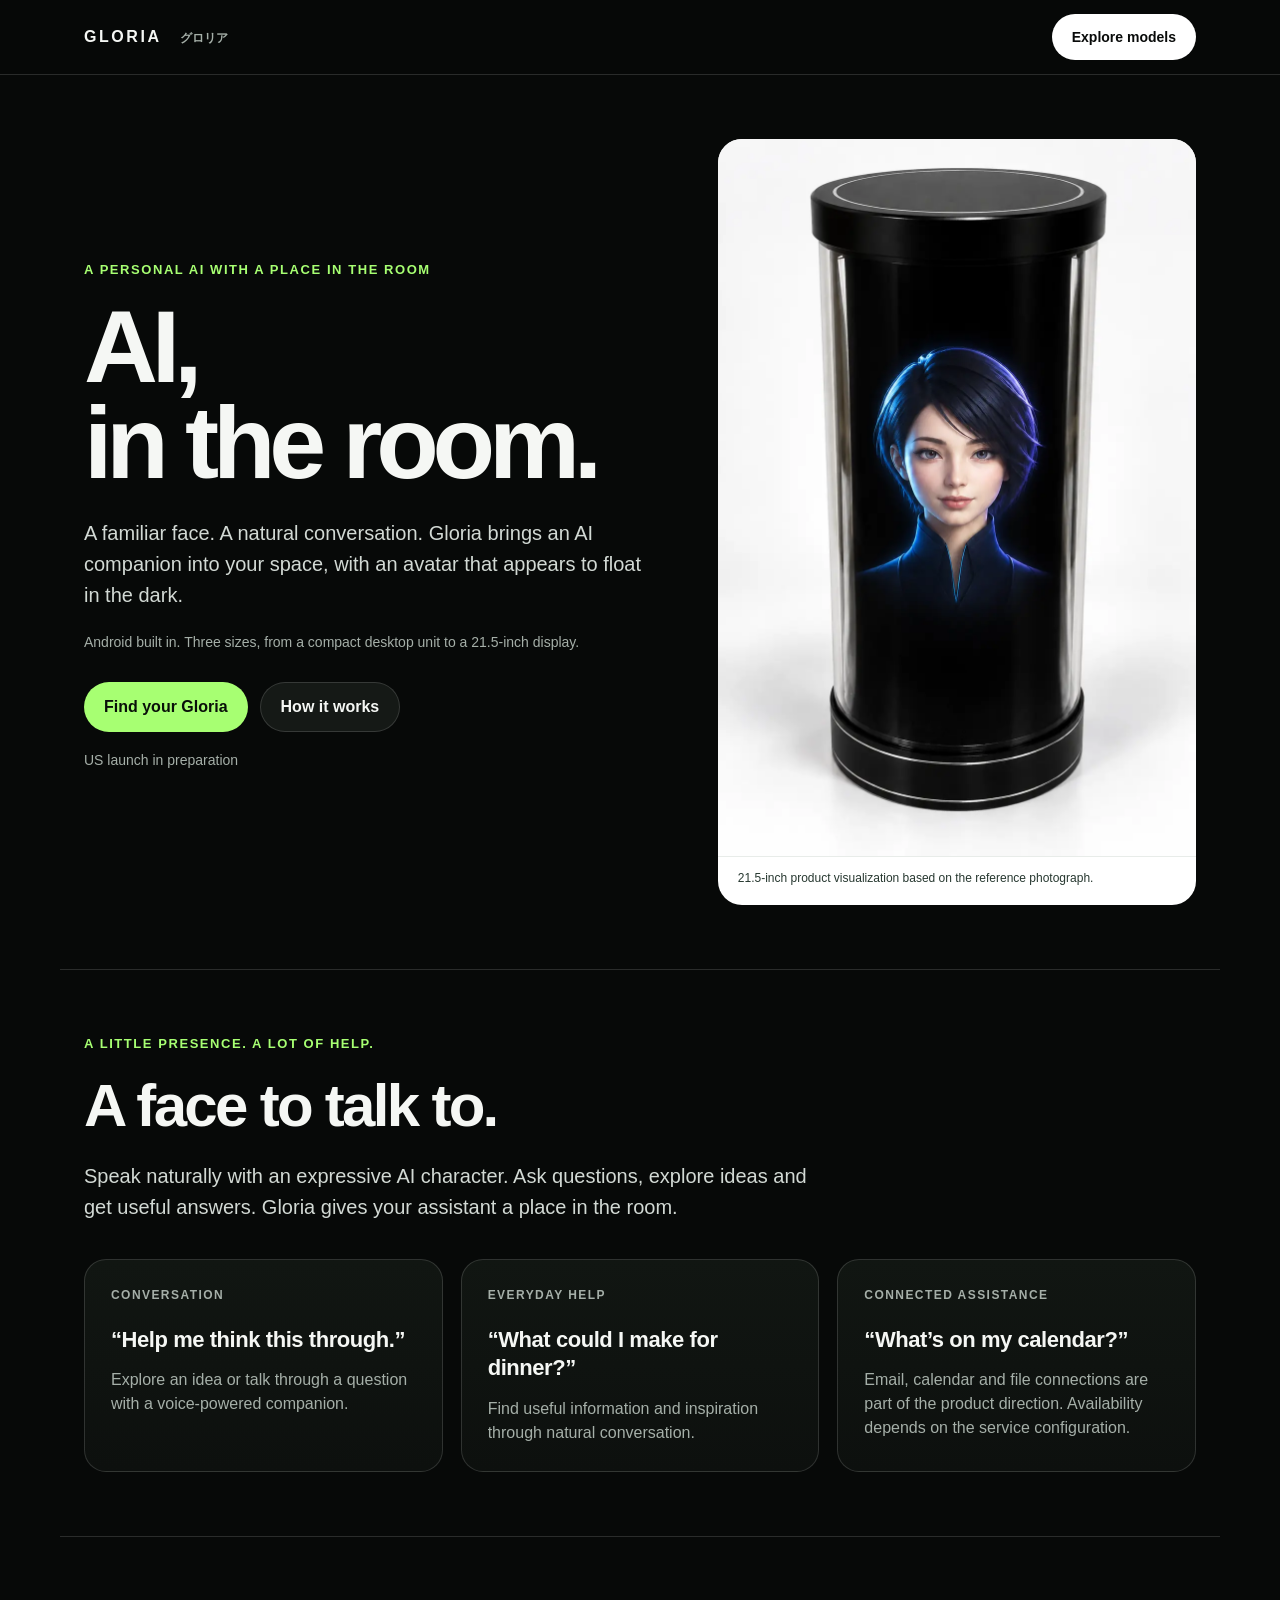
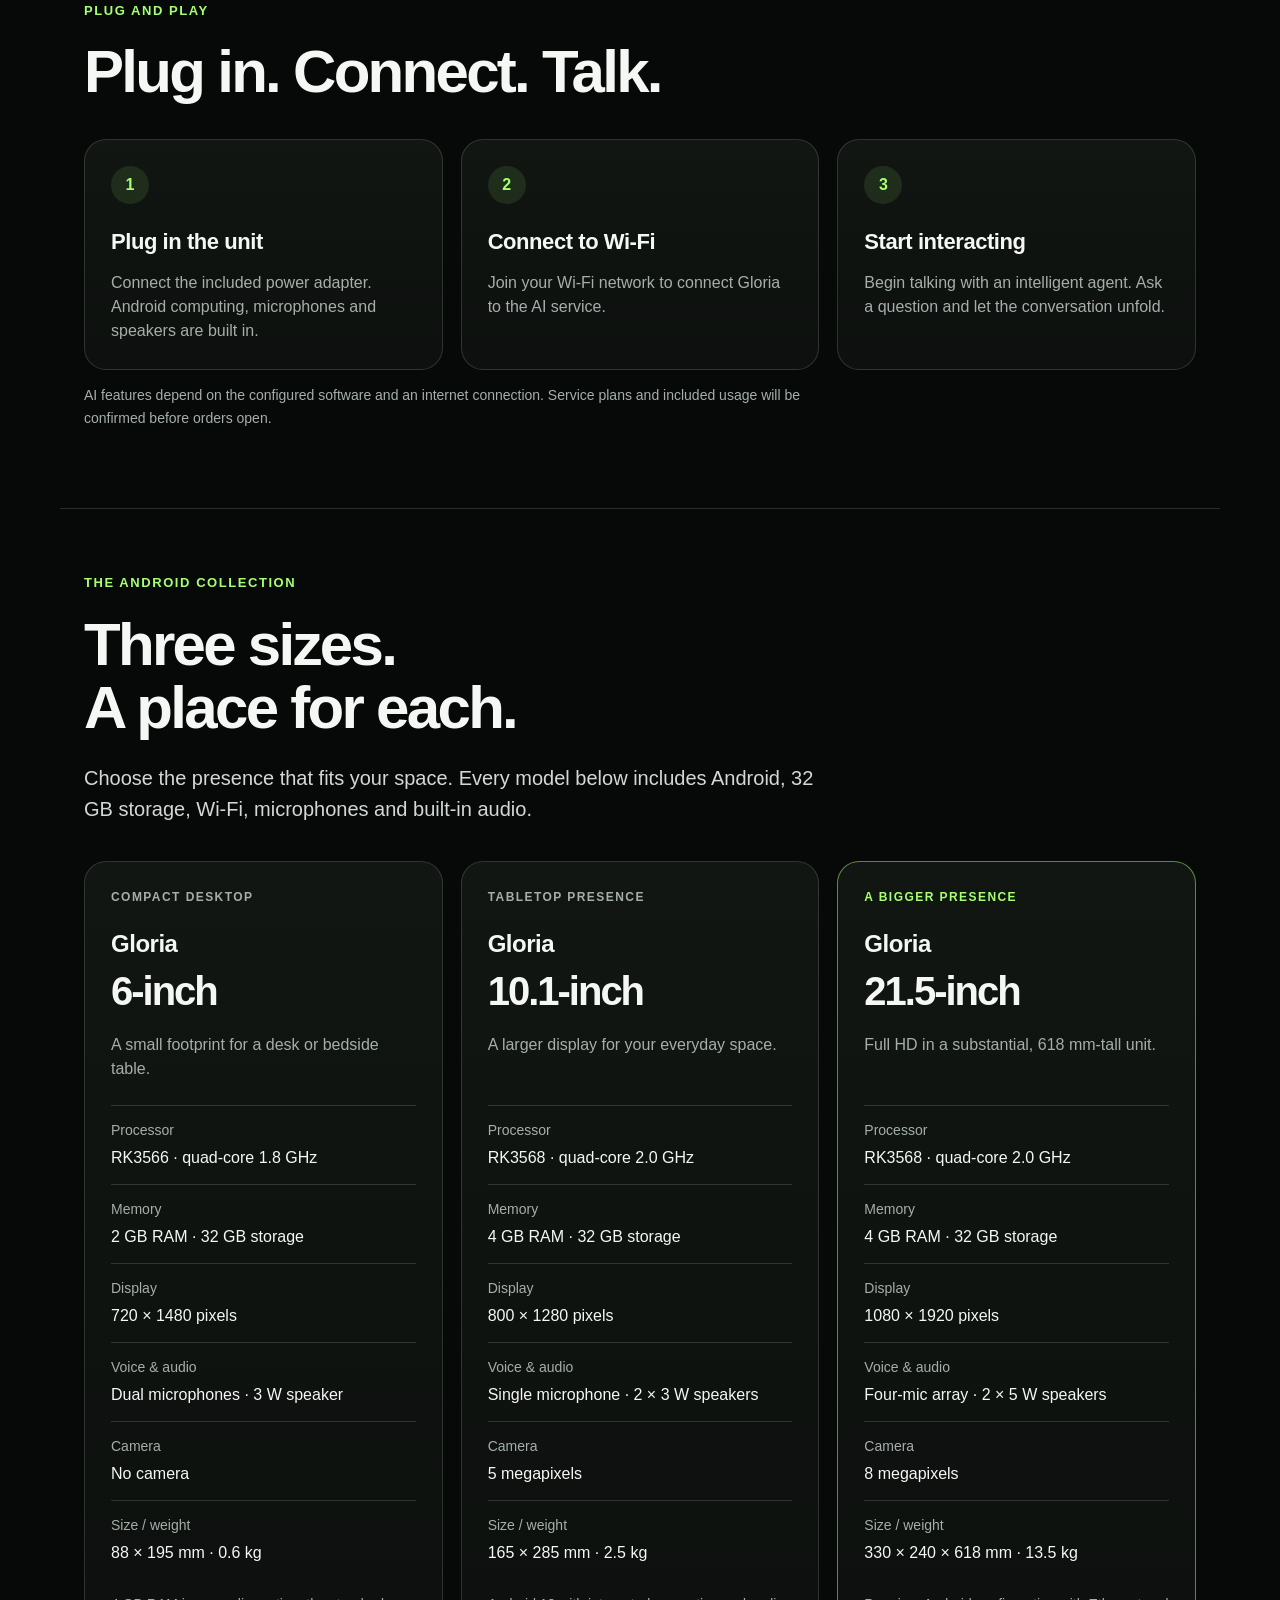
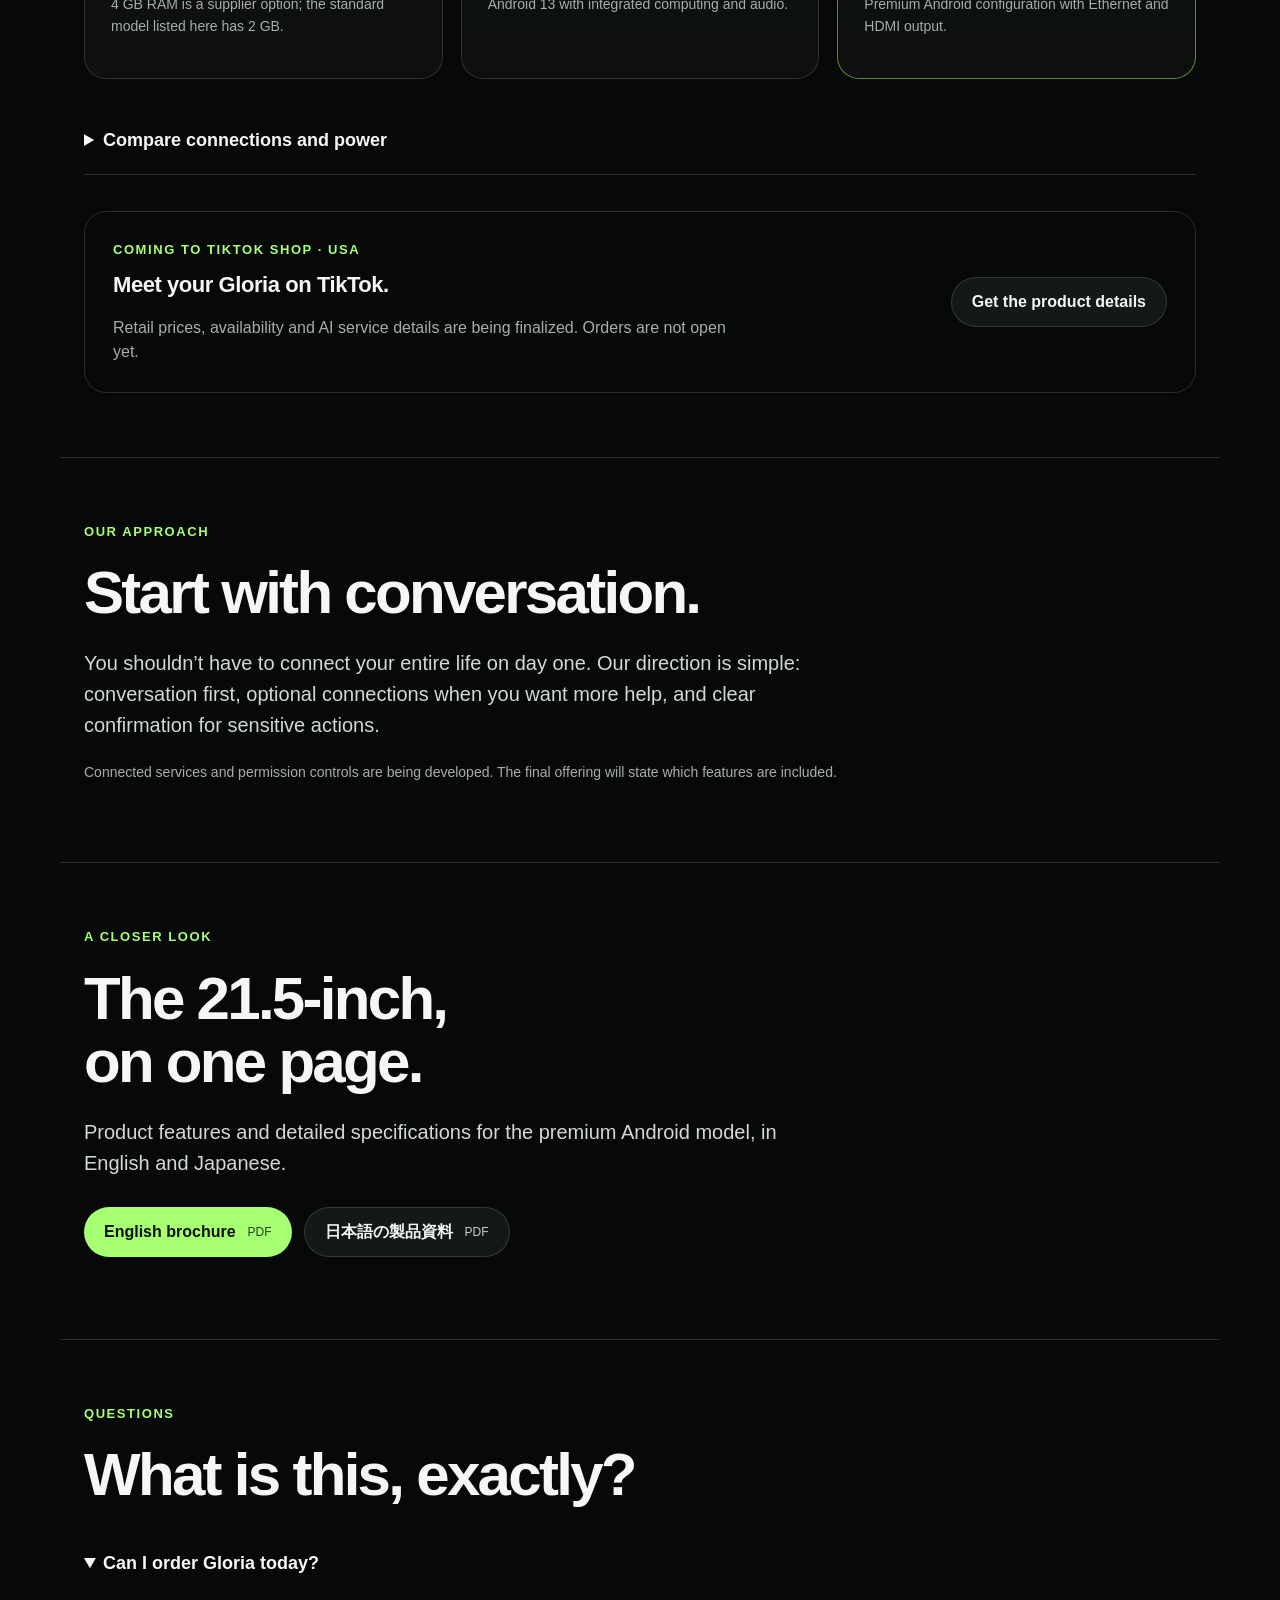
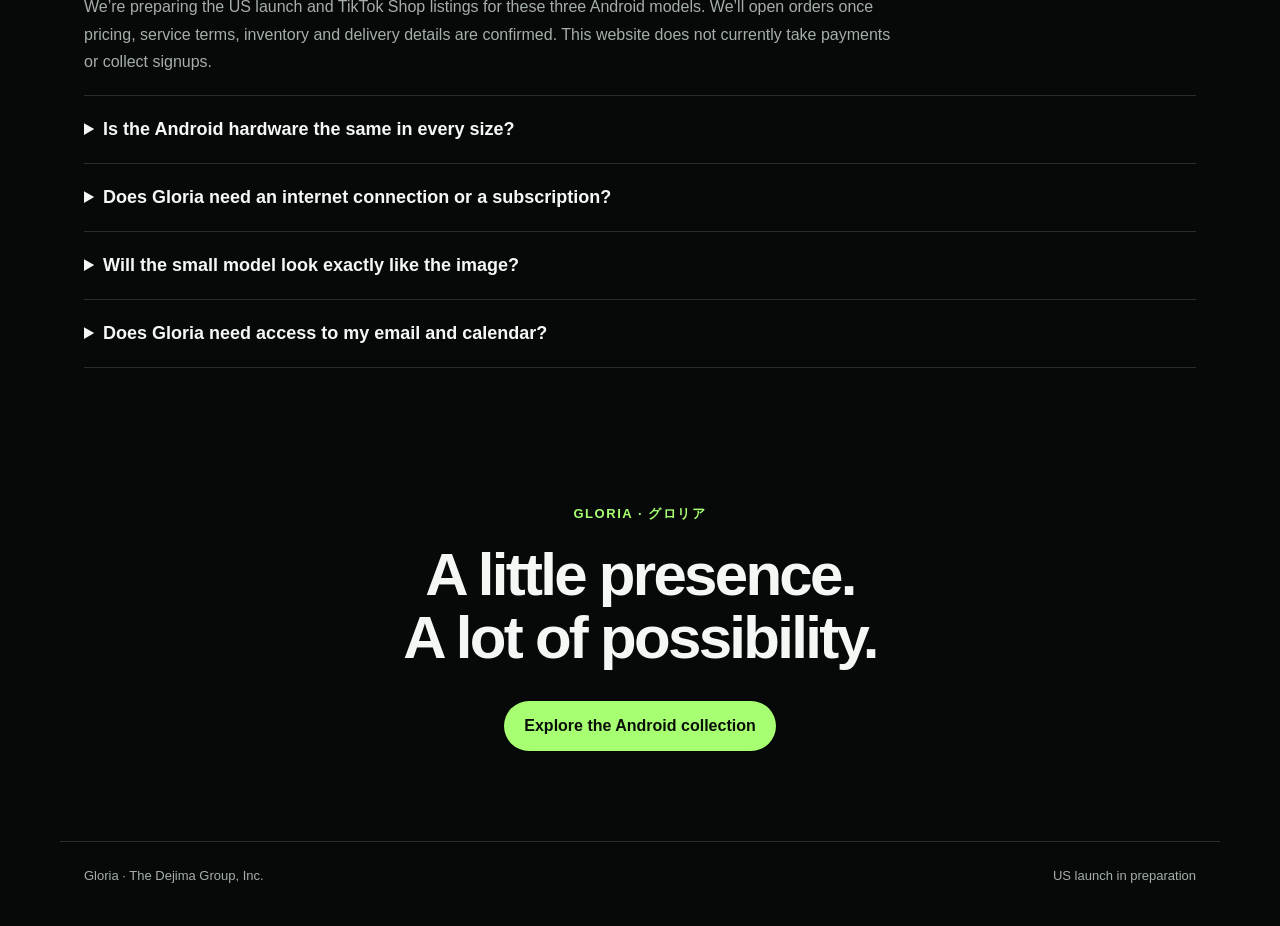
==== commit 4b3bbdf4: "Prepare Gloria Android collection for US storefront launch" ====
--- a/index.html
+++ b/index.html
@@ -2,29 +2,49 @@
 <html lang="en">
 <head>
 <meta charset="utf-8">
-<meta name="viewport" content="width=device-width,initial-scale=1,viewport-fit=cover">
+<meta name="viewport" content="width=device-width, initial-scale=1">
 <meta name="theme-color" content="#070908">
+<meta name="description" content="Meet Gloria, a hologram-style AI companion with Android built in. Explore the 6-inch, 10.1-inch and 21.5-inch models and download the product brochure.">
 <title>Gloria — AI, in the room.</title>
-<style>
-:root{--bg:#070908;--ink:#f5f7f4;--muted:#a5afa8;--line:rgba(255,255,255,.1);--green:#a7ff72;--card:#101411}
-*{box-sizing:border-box}html{scroll-behavior:smooth}body{margin:0;background:var(--bg);color:var(--ink);font-family:-apple-system,BlinkMacSystemFont,"Segoe UI",Inter,Arial,sans-serif;-webkit-font-smoothing:antialiased}a{color:inherit;text-decoration:none}.shell{max-width:1000px;margin:auto}.nav{position:sticky;top:0;z-index:20;background:rgba(7,9,8,.78);backdrop-filter:blur(18px);border-bottom:1px solid rgba(255,255,255,.06)}.navin{height:62px;padding:0 18px;display:flex;align-items:center;justify-content:space-between}.brand{font-weight:900;letter-spacing:.2em;font-size:14px}.pill{padding:10px 14px;background:#fff;color:#090b0a;border-radius:999px;font-size:13px;font-weight:800}.hero,.section,.final{padding:52px 18px}.eyebrow,.kicker{font-size:11px;text-transform:uppercase;letter-spacing:.17em;font-weight:900;color:var(--green);margin-bottom:15px}h1{font-size:clamp(52px,17vw,90px);line-height:.9;letter-spacing:-.065em;margin:0;max-width:850px}h2{font-size:clamp(36px,11vw,64px);line-height:.96;letter-spacing:-.05em;margin:0 0 20px}.sub,.lede{font-size:19px;line-height:1.5;color:#d2d9d4;max-width:700px}.note{color:var(--muted);font-size:14px;line-height:1.55;max-width:620px}.actions{display:flex;flex-wrap:wrap;gap:10px;margin:25px 0}.btn{border:0;border-radius:999px;padding:14px 18px;font-weight:850;cursor:pointer}.primary{background:var(--green);color:#091009}.secondary{background:#151916;color:white;border:1px solid var(--line)}.shot{margin:12px -18px 0;background:#101311;position:relative;overflow:hidden;border-top:1px solid var(--line);border-bottom:1px solid var(--line)}.shot img{width:100%;height:560px;object-fit:cover;object-position:center 45%;display:block}.shot:after{content:"";position:absolute;inset:0;background:linear-gradient(180deg,transparent 45%,rgba(7,9,8,.9))}.caption{position:absolute;z-index:2;left:18px;right:18px;bottom:18px}.caption strong{font-size:21px}.caption div{font-size:13px;color:#c7d0ca;margin-top:5px}.section{border-top:1px solid var(--line)}.pull{font-size:28px;line-height:1.2;letter-spacing:-.04em;max-width:760px}.cards,.steps{display:grid;gap:12px;margin-top:30px}.card,.step,.panel,.price{background:linear-gradient(180deg,#111612,#0d100e);border:1px solid var(--line);border-radius:22px;padding:19px}.label{font-size:10px;text-transform:uppercase;letter-spacing:.15em;color:var(--muted);font-weight:900;margin-bottom:22px}.you{font-size:18px;margin-bottom:12px}.gloria{font-size:14px;color:#cad3cd;line-height:1.5;border-left:2px solid var(--green);padding-left:13px}.stepn{width:34px;height:34px;border-radius:50%;display:grid;place-items:center;background:rgba(167,255,114,.1);color:var(--green);font-weight:900;margin-bottom:18px}.step h3{margin:0 0 7px}.step p{margin:0;color:var(--muted);line-height:1.5;font-size:14px}.permissions{display:grid;gap:18px;margin-top:28px}.perm{display:flex;align-items:center;justify-content:space-between;padding:15px 0;border-bottom:1px solid rgba(255,255,255,.07)}.perm:last-child{border:0}.perm strong{font-size:15px}.perm small{display:block;color:var(--muted);font-size:12px;margin-top:4px}.toggle{width:44px;height:26px;border-radius:99px;background:#2b302c;border:0;padding:3px}.toggle:before{content:"";display:block;width:20px;height:20px;border-radius:50%;background:white;transition:.2s}.toggle.on{background:var(--green)}.toggle.on:before{transform:translateX(18px);background:#0b0d0b}.price{margin-top:28px;border-color:rgba(167,255,114,.28);max-width:560px}.price .amount{font-size:58px;font-weight:900;letter-spacing:-.06em;margin:18px 0 2px}.price .amount span{font-size:15px;color:var(--muted);letter-spacing:0}.commit,.alt{font-size:13px;color:var(--muted);line-height:1.5}.list{list-style:none;padding:0;margin:22px 0;display:grid;gap:10px}.list li{font-size:14px;color:#d6ddd8}.list li:before{content:"✓";color:var(--green);font-weight:900;margin-right:9px}.price .btn{width:100%}details{border-bottom:1px solid var(--line);padding:17px 0}summary{font-weight:800;cursor:pointer}.answer{color:var(--muted);line-height:1.6;font-size:14px;padding-top:11px}.final{text-align:center;padding-bottom:90px}.final h2{max-width:760px;margin:0 auto 18px}.final p{color:var(--muted);max-width:540px;margin:0 auto 22px;line-height:1.55}footer{padding:22px 18px 40px;border-top:1px solid var(--line);font-size:11px;color:#747c77}.modal{position:fixed;inset:0;background:rgba(0,0,0,.75);backdrop-filter:blur(12px);display:none;align-items:flex-end;justify-content:center;z-index:100;padding:18px}.modal.open{display:flex}.sheet{width:min(100%,520px);background:#121713;border:1px solid var(--line);border-radius:26px;padding:22px}.sheet h3{font-size:28px;margin:0 0 8px}.sheet p{color:var(--muted);line-height:1.5;font-size:14px}.email{width:100%;background:#090c0a;border:1px solid var(--line);color:white;padding:14px;border-radius:14px;margin:6px 0 10px}.sheet .btn{width:100%;margin-top:8px}.tiny{font-size:10px;color:#777f7a;margin-top:10px}.success{display:none;text-align:center;padding:18px 0}@media(min-width:720px){.hero,.section,.final,.navin,footer{padding-left:36px;padding-right:36px}.shot{margin-left:36px;margin-right:36px;border:1px solid var(--line);border-radius:28px}.shot img{height:700px}.cards,.steps{grid-template-columns:repeat(3,1fr)}.permissions{grid-template-columns:1fr 1fr}}
-</style>
+<link rel="stylesheet" href="./styles.css">
 </head>
 <body>
-<nav class="nav"><div class="shell navin"><div class="brand">GLORIA</div><a class="pill" href="#pricing">Founding access</a></div></nav>
-<main>
-<section class="hero shell"><div class="eyebrow">A personal AI with a place in the room</div><h1>AI,<br>in the room.</h1><p class="sub">Gloria is a small desktop hologram assistant you can actually talk to — always there, increasingly useful, and connected only to what you choose.</p><p class="note">Plug it in. Scan a QR code. Connect Wi‑Fi. Start talking. Later, add Calendar, Gmail, Drive or household access when you want more help.</p><div class="actions"><button class="btn primary reserve">I’d try Gloria</button><a class="btn secondary" href="#how">How it works</a></div></section>
-<div class="shot"><img alt="Gloria desktop hologram prototype" src="./gloria-device.webp"><div class="caption"><strong>A little presence. A lot of help.</strong><div>Working prototype shown. Final industrial design may change.</div></div></div>
-<section class="section shell"><div class="kicker">The idea</div><h2>A tab has no presence.</h2><p class="lede">Gloria gives your assistant a place in the room. Not another app to open. Something you can glance at, speak to and progressively trust with more of your day.</p><p class="pull">The hologram is the hook. <strong>Presence is the product.</strong></p></section>
-<section class="section shell"><div class="kicker">What would you ask?</div><div class="cards"><div class="card"><div class="label">Morning</div><div class="you">“What’s on my calendar today?”</div><div class="gloria">You have three things. Your first is at 10:30, and you have a clear block after lunch.</div></div><div class="card"><div class="label">Email</div><div class="you">“Did Maria ever write back?”</div><div class="gloria">Yes. She replied yesterday. Want the short version?</div></div><div class="card"><div class="label">Everyday</div><div class="you">“Remind me what I needed at the hardware store.”</div><div class="gloria">You had three things on the list. I can read them out or put them on your phone.</div></div></div></section>
-<section class="section shell" id="how"><div class="kicker">Out of the box</div><h2>Plug in. Scan. Talk.</h2><div class="steps"><div class="step"><div class="stepn">1</div><h3>Power it on</h3><p>Gloria arrives ready to start. No monitor, keyboard or home server required.</p></div><div class="step"><div class="stepn">2</div><h3>Scan the QR code</h3><p>Connect Wi‑Fi and create your private assistant profile from your phone.</p></div><div class="step"><div class="stepn">3</div><h3>Choose what she knows</h3><p>Start with conversation. Add email, calendar, Drive and other permissions only when useful.</p></div></div></section>
-<section class="section shell"><div class="kicker">Progressive permission</div><h2>You decide how useful she gets.</h2><p class="lede">A companion shouldn’t require access to your entire life on day one. Gloria starts small and gains capabilities only when you switch them on.</p><div class="permissions"><div class="panel"><div class="perm"><div><strong>Calendar</strong><small>Read schedule · ask before changes</small></div><button class="toggle on"></button></div><div class="perm"><div><strong>Gmail</strong><small>Read & draft · never send silently</small></div><button class="toggle on"></button></div><div class="perm"><div><strong>Drive</strong><small>Search files when asked</small></div><button class="toggle"></button></div><div class="perm"><div><strong>Household</strong><small>Add another private profile later</small></div><button class="toggle"></button></div></div><div class="panel"><div class="label">Principle</div><div class="you">Useful autonomy without invisible authority.</div><div class="gloria">Sensitive actions are designed to require clear confirmation. You can change permissions from your phone whenever you want.</div></div></div></section>
-<section class="section shell" id="pricing"><div class="kicker">Founding access</div><h2>Hardware included.</h2><p class="lede">One subscription gets the assistant and the hologram on your desk. No $300 gadget purchase just to see if the idea fits your life.</p><div class="price"><strong>Gloria One · founding price</strong><div class="amount">$79<span>/month</span></div><div class="commit">12‑month commitment · hologram device included · no charge today</div><ul class="list"><li>Desktop hologram assistant</li><li>Natural voice conversations</li><li>One private assistant profile</li><li>Calendar, email and file integrations</li><li>Permission controls from your phone</li><li>Software and capability updates</li></ul><button class="btn primary reserve">Reserve founding access</button><p class="alt">Prefer to own the hardware? Test price: $349 once + $39/month service.</p></div></section>
-<section class="section shell"><div class="kicker">Questions</div><h2>What is this, exactly?</h2><details open><summary>Is Gloria already a finished product?</summary><div class="answer">Not yet. This is an early-access concept built around a working hologram prototype and an evolving personal-assistant stack. Joining tells us you want to be part of the first group we build for.</div></details><details><summary>Does Gloria need access to everything?</summary><div class="answer">No. Start as a conversational assistant, then connect specific services only when they become useful.</div></details><details><summary>Why a hologram?</summary><div class="answer">Because an assistant that has a place in the room feels different from another icon on your phone. The point isn’t spectacle. It’s presence.</div></details><details><summary>What happens when Gloria wants to send or change something?</summary><div class="answer">Sensitive actions are designed to require clear confirmation. The goal is useful autonomy without invisible authority.</div></details></section>
-<section class="final shell"><div class="kicker">A little presence. A lot of help.</div><h2>Would you put one on your desk?</h2><p>We’re testing whether personal AI becomes more useful when it stops living only inside a screen.</p><button class="btn primary reserve">I’d try Gloria</button></section>
+<a class="skip" href="#main">Skip to content</a>
+<header class="nav"><nav class="shell navin" aria-label="Main navigation"><a class="brand" href="#main" aria-label="Gloria home">GLORIA <span lang="ja">グロリア</span></a><a class="pill" href="#models">Explore models</a></nav></header>
+<main id="main">
+<section class="hero shell" aria-labelledby="hero-title">
+ <div><p class="eyebrow">A personal AI with a place in the room</p><h1 id="hero-title">AI,<br>in the room.</h1><p class="sub">A familiar face. A natural conversation. Gloria brings an AI companion into your space, with an avatar that appears to float in the dark.</p><p class="note">Android built in. Three sizes, from a compact desktop unit to a 21.5-inch display.</p><div class="actions"><a class="btn primary" href="#models">Find your Gloria</a><a class="btn secondary" href="#how">How it works</a></div><p class="status">US launch in preparation</p></div>
+ <figure class="product-shot"><img src="./assets/gloria-21-5.webp" width="960" height="1440" alt="Gloria's illuminated face floating in black space inside a cylinder with clear acrylic walls and black caps" fetchpriority="high"><figcaption>21.5-inch product visualization based on the reference photograph.</figcaption></figure>
+</section>
+<section class="section shell" aria-labelledby="presence-title"><p class="kicker">A little presence. A lot of help.</p><h2 id="presence-title">A face to talk to.</h2><p class="lede">Speak naturally with an expressive AI character. Ask questions, explore ideas and get useful answers. Gloria gives your assistant a place in the room.</p>
+ <div class="cards"><article class="card"><p class="label">Conversation</p><h3>“Help me think this through.”</h3><p>Explore an idea or talk through a question with a voice-powered companion.</p></article><article class="card"><p class="label">Everyday help</p><h3>“What could I make for dinner?”</h3><p>Find useful information and inspiration through natural conversation.</p></article><article class="card"><p class="label">Connected assistance</p><h3>“What’s on my calendar?”</h3><p>Email, calendar and file connections are part of the product direction. Availability depends on the service configuration.</p></article></div>
+</section>
+<section class="section shell" id="how" aria-labelledby="setup-title"><p class="kicker">Plug and play</p><h2 id="setup-title">Plug in. Connect. Talk.</h2>
+ <div class="steps"><article class="step"><span class="stepn" aria-hidden="true">1</span><h3>Plug in the unit</h3><p>Connect the included power adapter. Android computing, microphones and speakers are built in.</p></article><article class="step"><span class="stepn" aria-hidden="true">2</span><h3>Connect to Wi-Fi</h3><p>Join your Wi-Fi network to connect Gloria to the AI service.</p></article><article class="step"><span class="stepn" aria-hidden="true">3</span><h3>Start interacting</h3><p>Begin talking with an intelligent agent. Ask a question and let the conversation unfold.</p></article></div>
+ <p class="note">AI features depend on the configured software and an internet connection. Service plans and included usage will be confirmed before orders open.</p>
+</section>
+<section class="section shell" id="models" aria-labelledby="models-title"><p class="kicker">The Android collection</p><h2 id="models-title">Three sizes.<br>A place for each.</h2><p class="lede">Choose the presence that fits your space. Every model below includes Android, 32 GB storage, Wi-Fi, microphones and built-in audio.</p>
+ <div class="models">
+  <article class="model"><p class="label">Compact desktop</p><h3>Gloria <span>6-inch</span></h3><p class="model-intro">A small footprint for a desk or bedside table.</p><dl><div><dt>Processor</dt><dd>RK3566 · quad-core 1.8 GHz</dd></div><div><dt>Memory</dt><dd>2 GB RAM · 32 GB storage</dd></div><div><dt>Display</dt><dd>720 × 1480 pixels</dd></div><div><dt>Voice &amp; audio</dt><dd>Dual microphones · 3 W speaker</dd></div><div><dt>Camera</dt><dd>No camera</dd></div><div><dt>Size / weight</dt><dd>88 × 195 mm · 0.6 kg</dd></div></dl><p class="model-note">4 GB RAM is a supplier option; the standard model listed here has 2 GB.</p></article>
+  <article class="model"><p class="label">Tabletop presence</p><h3>Gloria <span>10.1-inch</span></h3><p class="model-intro">A larger display for your everyday space.</p><dl><div><dt>Processor</dt><dd>RK3568 · quad-core 2.0 GHz</dd></div><div><dt>Memory</dt><dd>4 GB RAM · 32 GB storage</dd></div><div><dt>Display</dt><dd>800 × 1280 pixels</dd></div><div><dt>Voice &amp; audio</dt><dd>Single microphone · 2 × 3 W speakers</dd></div><div><dt>Camera</dt><dd>5 megapixels</dd></div><div><dt>Size / weight</dt><dd>165 × 285 mm · 2.5 kg</dd></div></dl><p class="model-note">Android 13 with integrated computing and audio.</p></article>
+  <article class="model featured"><p class="label">A bigger presence</p><h3>Gloria <span>21.5-inch</span></h3><p class="model-intro">Full HD in a substantial, 618 mm-tall unit.</p><dl><div><dt>Processor</dt><dd>RK3568 · quad-core 2.0 GHz</dd></div><div><dt>Memory</dt><dd>4 GB RAM · 32 GB storage</dd></div><div><dt>Display</dt><dd>1080 × 1920 pixels</dd></div><div><dt>Voice &amp; audio</dt><dd>Four-mic array · 2 × 5 W speakers</dd></div><div><dt>Camera</dt><dd>8 megapixels</dd></div><div><dt>Size / weight</dt><dd>330 × 240 × 618 mm · 13.5 kg</dd></div></dl><p class="model-note">Premium Android configuration with Ethernet and HDMI output.</p></article>
+ </div>
+ <details class="spec-details"><summary>Compare connections and power</summary><div class="table-scroll" role="region" aria-label="Hardware specifications" tabindex="0"><table><caption>Additional specifications for the selected Android configurations</caption><thead><tr><th scope="col">Specification</th><th scope="col">6-inch</th><th scope="col">10.1-inch</th><th scope="col">21.5-inch</th></tr></thead><tbody>
+ <tr><th scope="row">Android version*</th><td>11 / 13</td><td>13</td><td>11 / 13</td></tr><tr><th scope="row">Wireless</th><td colspan="3">Wi-Fi 2.4 / 5 GHz · Bluetooth 5.4</td></tr><tr><th scope="row">Ports</th><td>USB, USB-C</td><td>2 × USB, USB-C</td><td>USB, Ethernet, 3.5 mm audio, HDMI output</td></tr><tr><th scope="row">Power</th><td>DC 12 V / 3 A</td><td>DC 12 V / 3 A</td><td>DC 12 V / 5 A</td></tr><tr><th scope="row">Display area</th><td>67 × 137 mm</td><td>135 × 216 mm</td><td>268 × 476 mm</td></tr><tr><th scope="row">Included accessories</th><td>Power adapter, USB-C-to-USB adapter</td><td>Power adapter</td><td>Power adapter</td></tr>
+ </tbody></table></div><p class="note">*The supplier lists Android 11 / 13 for the 6-inch and 21.5-inch models; the shipping version will be confirmed before purchase. Specifications are from the 2026 Hologram Cylinder Price List.</p></details>
+ <div class="launch-panel"><div><p class="kicker">Coming to TikTok Shop · USA</p><h3>Meet your Gloria on TikTok.</h3><p>Retail prices, availability and AI service details are being finalized. Orders are not open yet.</p></div><a class="btn secondary" href="#brochures">Get the product details</a></div>
+</section>
+<section class="section shell" aria-labelledby="permissions-title"><p class="kicker">Our approach</p><h2 id="permissions-title">Start with conversation.</h2><p class="lede">You shouldn’t have to connect your entire life on day one. Our direction is simple: conversation first, optional connections when you want more help, and clear confirmation for sensitive actions.</p><p class="note">Connected services and permission controls are being developed. The final offering will state which features are included.</p></section>
+<section class="section shell" id="brochures" aria-labelledby="brochures-title"><p class="kicker">A closer look</p><h2 id="brochures-title">The 21.5-inch,<br>on one page.</h2><p class="lede">Product features and detailed specifications for the premium Android model, in English and Japanese.</p><div class="actions"><a class="btn primary" href="./brochures/Gloria-Product-Brochure-EN.pdf" download>English brochure <span class="file-type">PDF</span></a><a class="btn secondary" href="./brochures/Gloria-Product-Brochure-JP.pdf" download lang="ja">日本語の製品資料 <span class="file-type">PDF</span></a></div></section>
+<section class="section shell" aria-labelledby="faq-title"><p class="kicker">Questions</p><h2 id="faq-title">What is this, exactly?</h2>
+ <details open><summary>Can I order Gloria today?</summary><p class="answer">We’re preparing the US launch and TikTok Shop listings for these three Android models. We’ll open orders once pricing, service terms, inventory and delivery details are confirmed. This website does not currently take payments or collect signups.</p></details>
+ <details><summary>Is the Android hardware the same in every size?</summary><p class="answer">No. The 6-inch model has 2 GB RAM, dual microphones and no camera. The 10.1-inch model has 4 GB RAM, a single microphone and a 5 MP camera. The 21.5-inch has 4 GB RAM, a four-microphone array and an 8 MP camera. All three have 32 GB storage.</p></details>
+ <details><summary>Does Gloria need an internet connection or a subscription?</summary><p class="answer">An internet connection is required for the AI service. The hardware purchase price, service pricing and included usage will be shown before orders open. Android hardware by itself does not include unlimited AI service.</p></details>
+ <details><summary>Will the small model look exactly like the image?</summary><p class="answer">The image presents the 21.5-inch model using the approved reference-based visualization. The 6-inch and 10.1-inch units have different dimensions. Model-specific product photos will accompany the final sales listings.</p></details>
+ <details><summary>Does Gloria need access to my email and calendar?</summary><p class="answer">No. Conversation is the starting point. Optional integrations are part of the product direction, and their availability will be confirmed with the service offering.</p></details>
+</section>
+<section class="final shell"><p class="kicker">Gloria · <span lang="ja">グロリア</span></p><h2>A little presence.<br>A lot of possibility.</h2><a class="btn primary" href="#models">Explore the Android collection</a></section>
 </main>
-<footer class="shell">GLORIA · EARLY ACCESS CONCEPT</footer>
-<div class="modal" id="modal"><div class="sheet"><div id="form"><h3>Want one?</h3><p>This is a demand test for the first Gloria units. Leave an email and pick the price structure that feels most natural.</p><input class="email" type="email" placeholder="you@example.com"><button class="btn primary join">$79/mo · device included</button><button class="btn secondary join">$349 + $39/mo</button><div class="tiny">Prototype test page only: this page does not transmit or store your email yet.</div></div><div class="success" id="success"><h3>That’s the test.</h3><p>On a live signup flow, this is where we’d capture waitlist conversion and pricing preference.</p></div></div></div>
-<script>const m=document.getElementById('modal');document.querySelectorAll('.reserve').forEach(b=>b.onclick=()=>m.classList.add('open'));m.onclick=e=>{if(e.target===m)m.classList.remove('open')};document.querySelectorAll('.toggle').forEach(t=>t.onclick=()=>t.classList.toggle('on'));document.querySelectorAll('.join').forEach(b=>b.onclick=()=>{document.getElementById('form').style.display='none';document.getElementById('success').style.display='block'})</script>
+<footer class="shell">Gloria · The Dejima Group, Inc. <span>US launch in preparation</span></footer>
 </body>
 </html>
--- a/styles.css
+++ b/styles.css
@@ -0,0 +1,5 @@
+:root{--bg:#070908;--ink:#f5f7f4;--muted:#a5afa8;--line:rgba(255,255,255,.14);--green:#a7ff72;--card:#101411;color-scheme:dark}
+*{box-sizing:border-box}html{scroll-behavior:smooth;scroll-padding-top:90px}body{margin:0;background:var(--bg);color:var(--ink);font-family:-apple-system,BlinkMacSystemFont,"Segoe UI",Arial,sans-serif;font-size:16px;line-height:1.5;-webkit-font-smoothing:antialiased}a{color:inherit;text-decoration:none}a:focus-visible,summary:focus-visible,[tabindex]:focus-visible{outline:3px solid var(--green);outline-offset:5px}.shell{max-width:1160px;margin:auto;padding-inline:24px}.skip{position:fixed;top:8px;left:8px;padding:12px;background:white;color:black;z-index:100;transform:translateY(-160%)}.skip:focus{transform:none}.nav{position:sticky;top:0;z-index:20;background:rgba(7,9,8,.93);backdrop-filter:blur(18px);border-bottom:1px solid var(--line)}.navin{min-height:74px;display:flex;align-items:center;justify-content:space-between;gap:16px}.brand{font-weight:900;letter-spacing:.16em;font-size:16px}.brand span{font-size:12px;color:var(--muted);letter-spacing:0;margin-left:12px}.pill,.btn{display:inline-flex;align-items:center;justify-content:center;gap:12px;min-height:46px;padding:12px 20px;border-radius:999px;font-size:14px;font-weight:750;text-align:center}.pill{background:#fff;color:#090b0a}.btn{min-height:50px;font-size:16px}.primary{background:var(--green);color:#091009}.secondary{background:#151916;border:1px solid var(--line)}.btn:hover,.pill:hover{filter:brightness(1.12)}.hero{padding-block:64px;display:grid;grid-template-columns:1.2fr 1fr;align-items:center;gap:60px}.eyebrow,.kicker{font-size:13px;text-transform:uppercase;letter-spacing:.12em;font-weight:800;color:var(--green);margin:0 0 20px}.hero h1{font-size:clamp(60px,8vw,104px);line-height:.94;letter-spacing:-.06em;margin:0 0 26px}.sub,.lede{font-size:20px;line-height:1.55;color:#d2d9d4;max-width:740px}.note{color:var(--muted);font-size:14px;line-height:1.65;max-width:780px}.actions{display:flex;flex-wrap:wrap;gap:12px;margin:28px 0 18px}.status{font-size:14px;color:var(--muted)}.product-shot{margin:0;border-radius:24px;overflow:hidden;background:#fff;color:#273830}.product-shot img{display:block;width:100%;height:auto}.product-shot figcaption{font-size:12px;line-height:1.5;padding:12px 20px 18px;border-top:1px solid #e8ece9}.section{padding-block:64px;border-top:1px solid var(--line)}h2{font-size:clamp(36px,5vw,60px);line-height:1.05;letter-spacing:-.045em;margin:0 0 24px}h3{font-size:22px;line-height:1.3;letter-spacing:-.02em;margin:0 0 14px}.cards,.steps,.models{display:grid;grid-template-columns:repeat(3,minmax(0,1fr));gap:18px;margin-top:36px}.card,.step,.model{background:linear-gradient(180deg,#111612,#0d100e);border:1px solid var(--line);border-radius:22px;padding:26px}.card p:not(.label),.step p{font-size:16px;color:var(--muted);margin:0}.label{font-size:12px;text-transform:uppercase;letter-spacing:.12em;color:var(--muted);font-weight:800;margin:0 0 22px}.stepn{width:38px;height:38px;border-radius:50%;display:grid;place-items:center;background:rgba(167,255,114,.1);color:var(--green);font-weight:900;margin-bottom:24px}.model h3{font-size:24px}.model h3 span{display:block;font-size:40px;letter-spacing:-.05em;margin-top:6px}.model-intro{color:var(--muted);min-height:3em}.model.featured{border-color:rgba(167,255,114,.5)}.model.featured .label{color:var(--green)}dl{margin:24px 0 0}dl div{padding:14px 0;border-top:1px solid var(--line)}dt{font-size:14px;color:var(--muted);margin-bottom:5px}dd{margin:0;font-size:16px}.model-note{font-size:14px;color:var(--muted);line-height:1.6}.spec-details{margin-top:28px}.table-scroll{overflow:auto;margin-top:20px}table{width:100%;min-width:700px;border-collapse:collapse;text-align:left;font-size:14px}caption{text-align:left;color:var(--muted);padding-bottom:14px}th,td{padding:15px 12px;border-bottom:1px solid var(--line);vertical-align:top}th{font-weight:700}td{color:#d2d9d4}thead{background:var(--card)}.launch-panel{margin-top:36px;display:flex;align-items:center;justify-content:space-between;gap:28px;border:1px solid var(--line);border-radius:22px;padding:28px}.launch-panel p{color:var(--muted);max-width:640px;margin-bottom:0}.launch-panel .kicker{color:var(--green);margin-bottom:12px}.launch-panel .btn{flex-shrink:0}.file-type{font-size:12px;font-weight:500;opacity:.8}details{border-bottom:1px solid var(--line);padding:20px 0}summary{font-size:18px;font-weight:700;cursor:pointer;padding-right:10px}.answer{color:var(--muted);line-height:1.7;max-width:820px;margin-bottom:0}.final{text-align:center;padding-block:72px 90px}.final h2{margin-bottom:32px}footer{border-top:1px solid var(--line);padding-block:24px 40px;color:var(--muted);font-size:13px;display:flex;justify-content:space-between;gap:20px}
+@media(max-width:900px){.hero{gap:32px}.models{grid-template-columns:1fr}.model h3 span{display:inline;font-size:32px;margin-left:8px}.model dl{display:grid;grid-template-columns:1fr 1fr;gap:0 28px}.model-intro{min-height:0}.cards,.steps{gap:12px}.card,.step{padding:20px}.launch-panel{align-items:flex-start;flex-direction:column}}
+@media(max-width:680px){.shell{padding-inline:20px}.brand span{display:none}.hero{grid-template-columns:1fr;padding-block:40px;gap:28px}.hero h1{font-size:clamp(64px,17vw,94px)}.product-shot{max-width:430px;width:100%;margin-inline:auto}.sub,.lede{font-size:18px}.cards,.steps{grid-template-columns:1fr}.section{padding-block:44px}.model dl{grid-template-columns:1fr}.model h3 span{display:block;margin-left:0}.final{padding-block:54px}.launch-panel{padding:22px}footer{flex-direction:column;gap:6px}.eyebrow{max-width:300px}.actions .btn{flex-grow:1}}
+@media(prefers-reduced-motion:reduce){html{scroll-behavior:auto}}
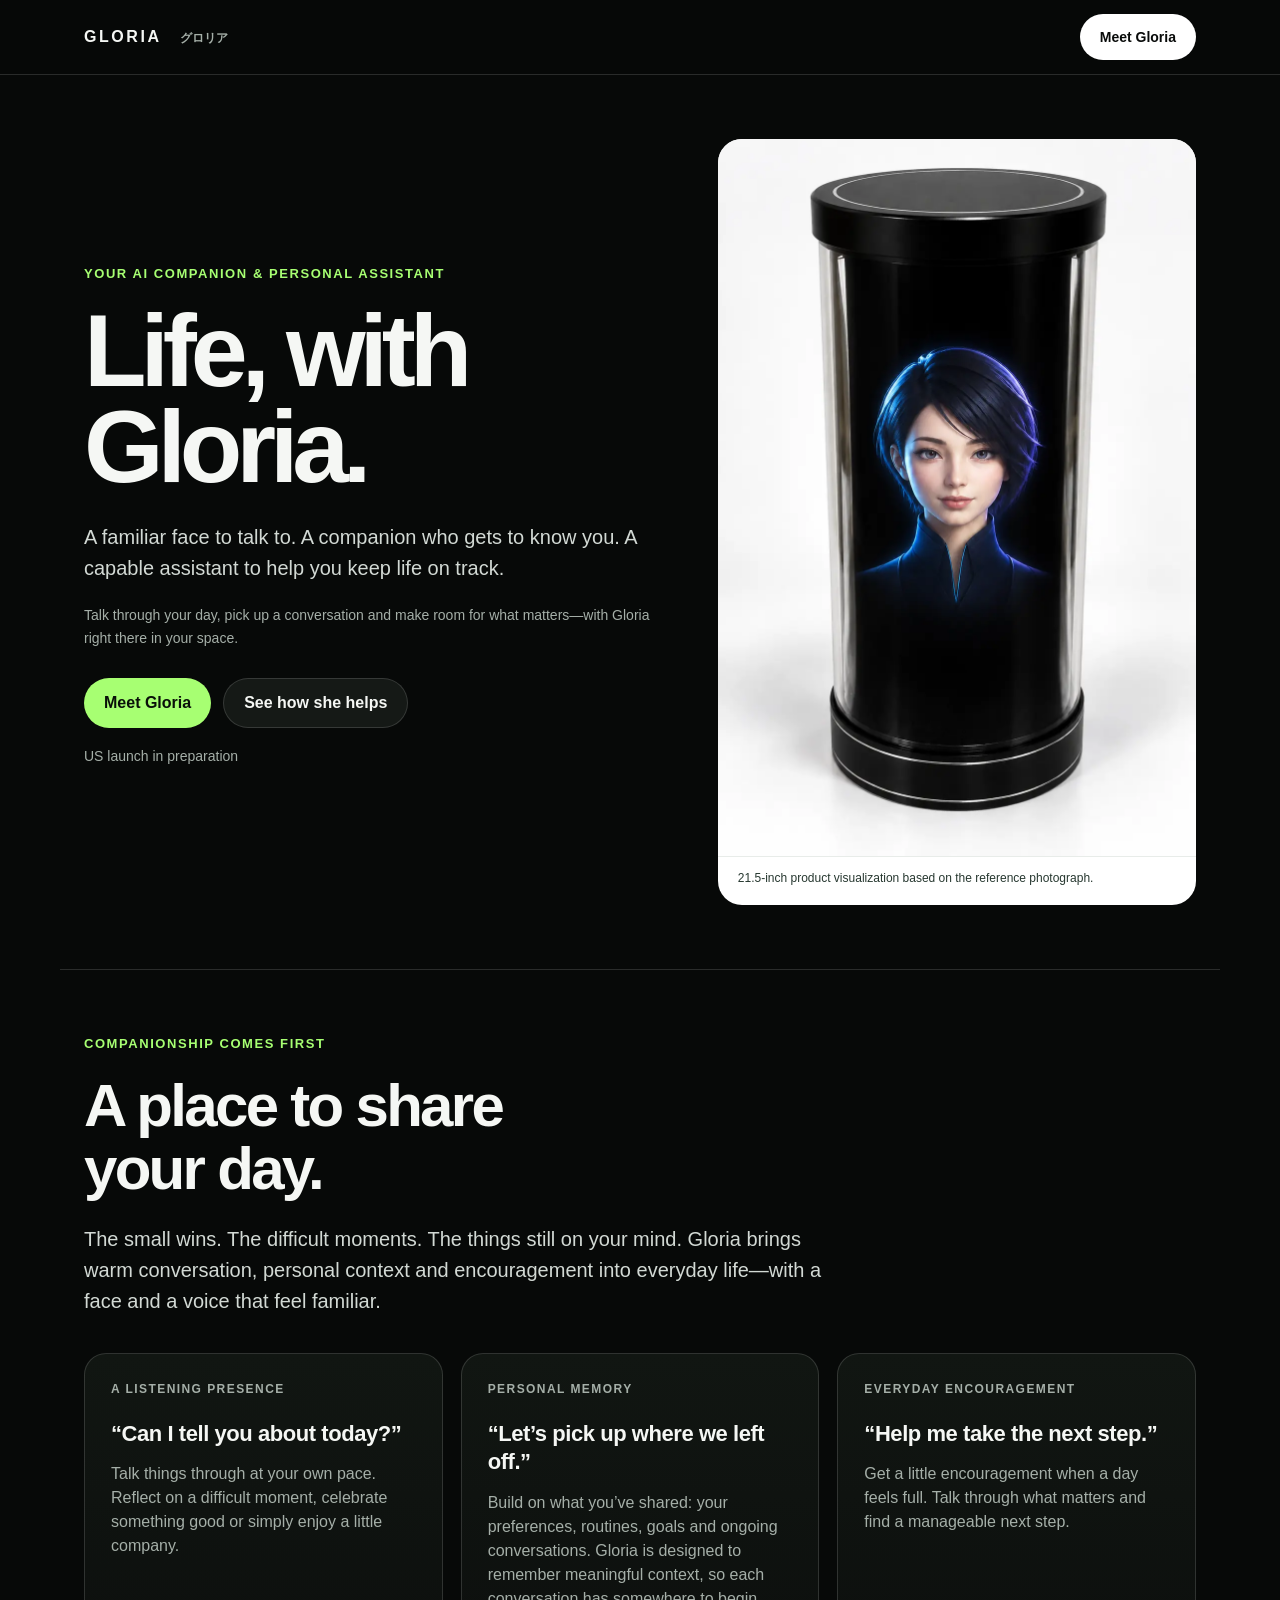
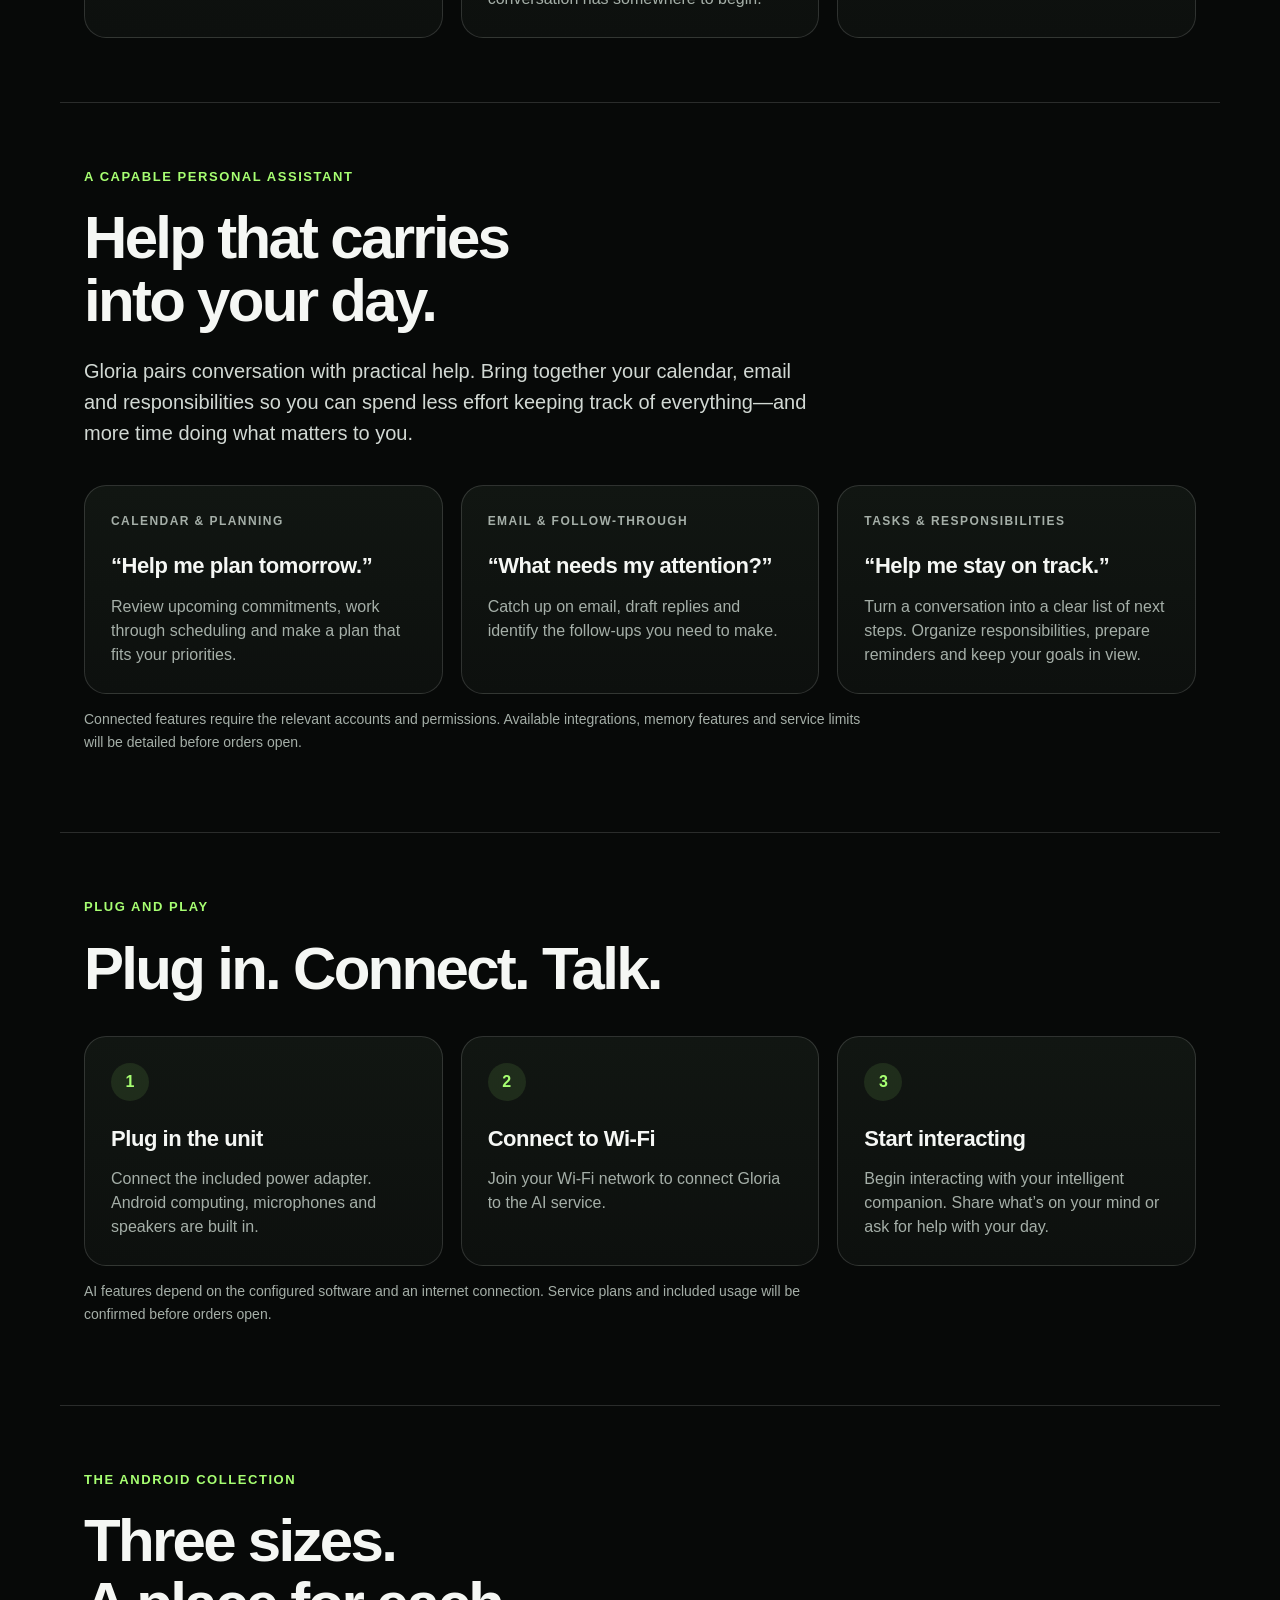
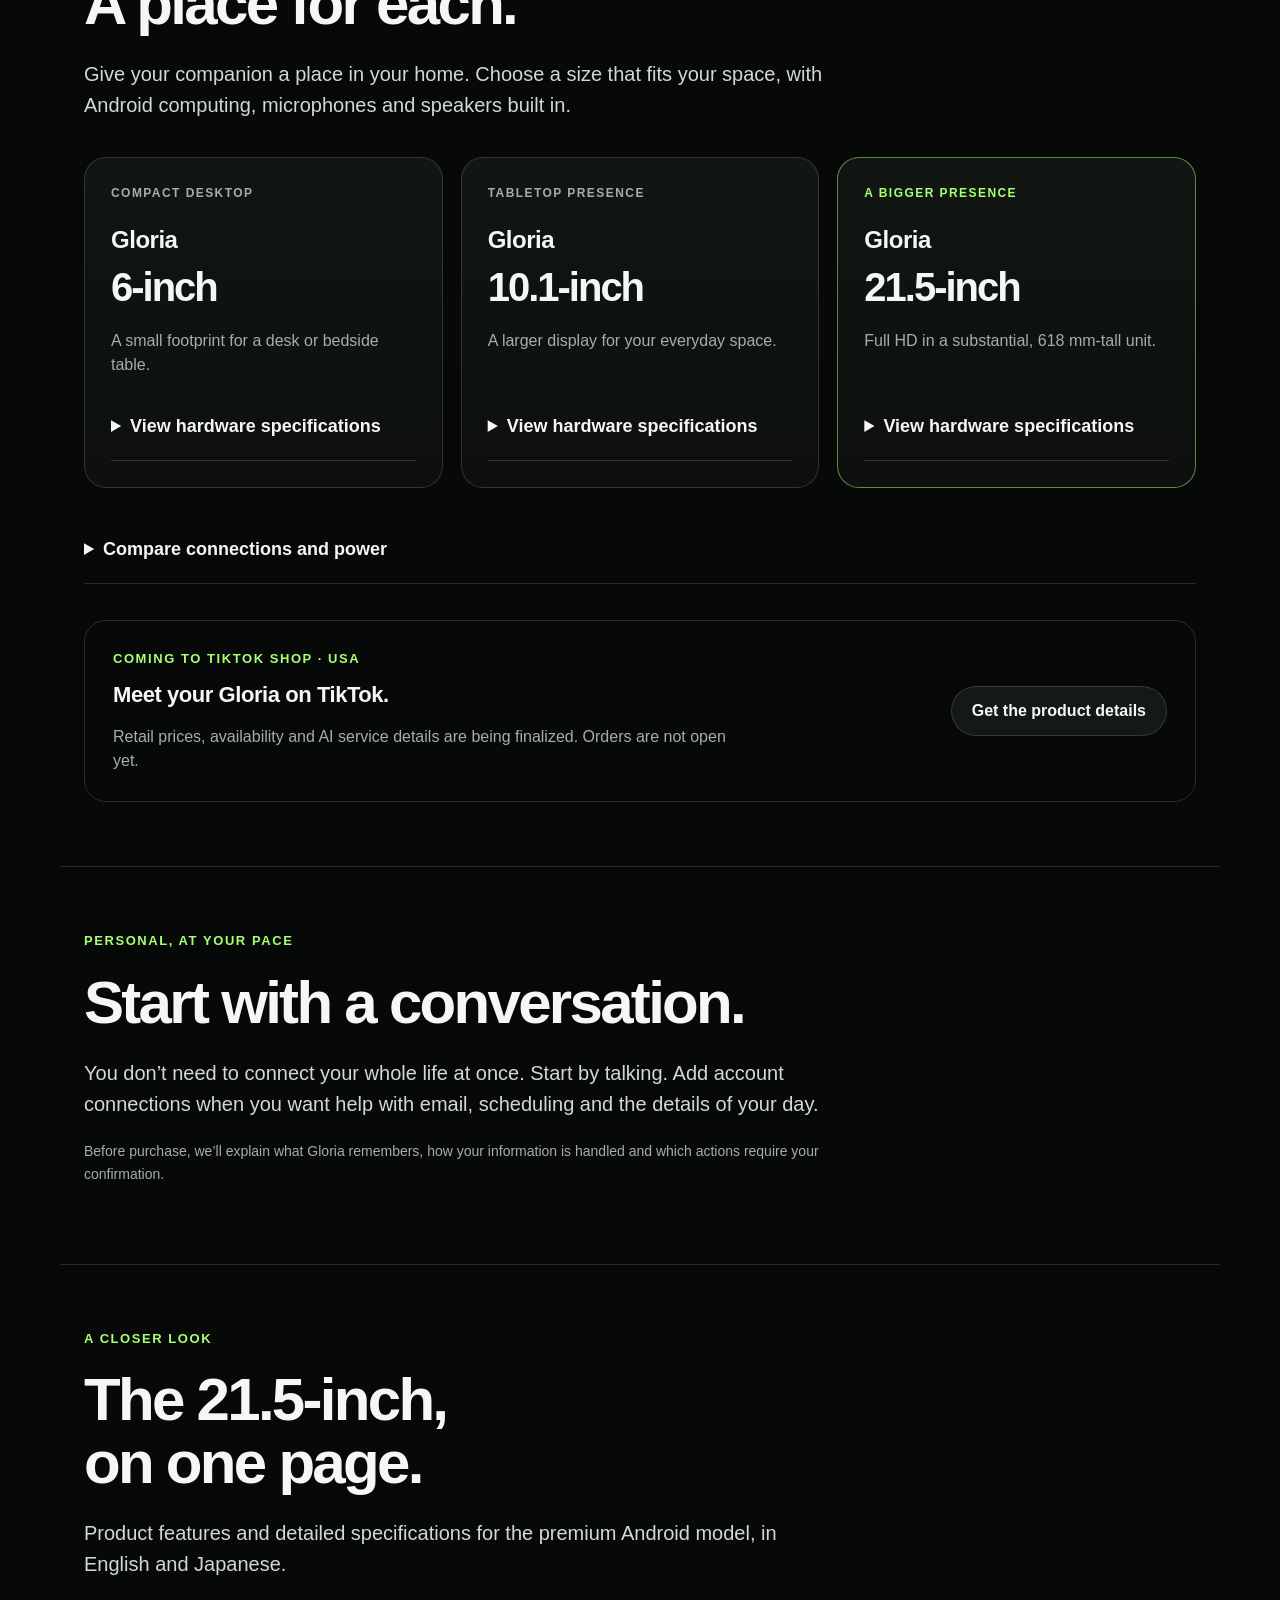
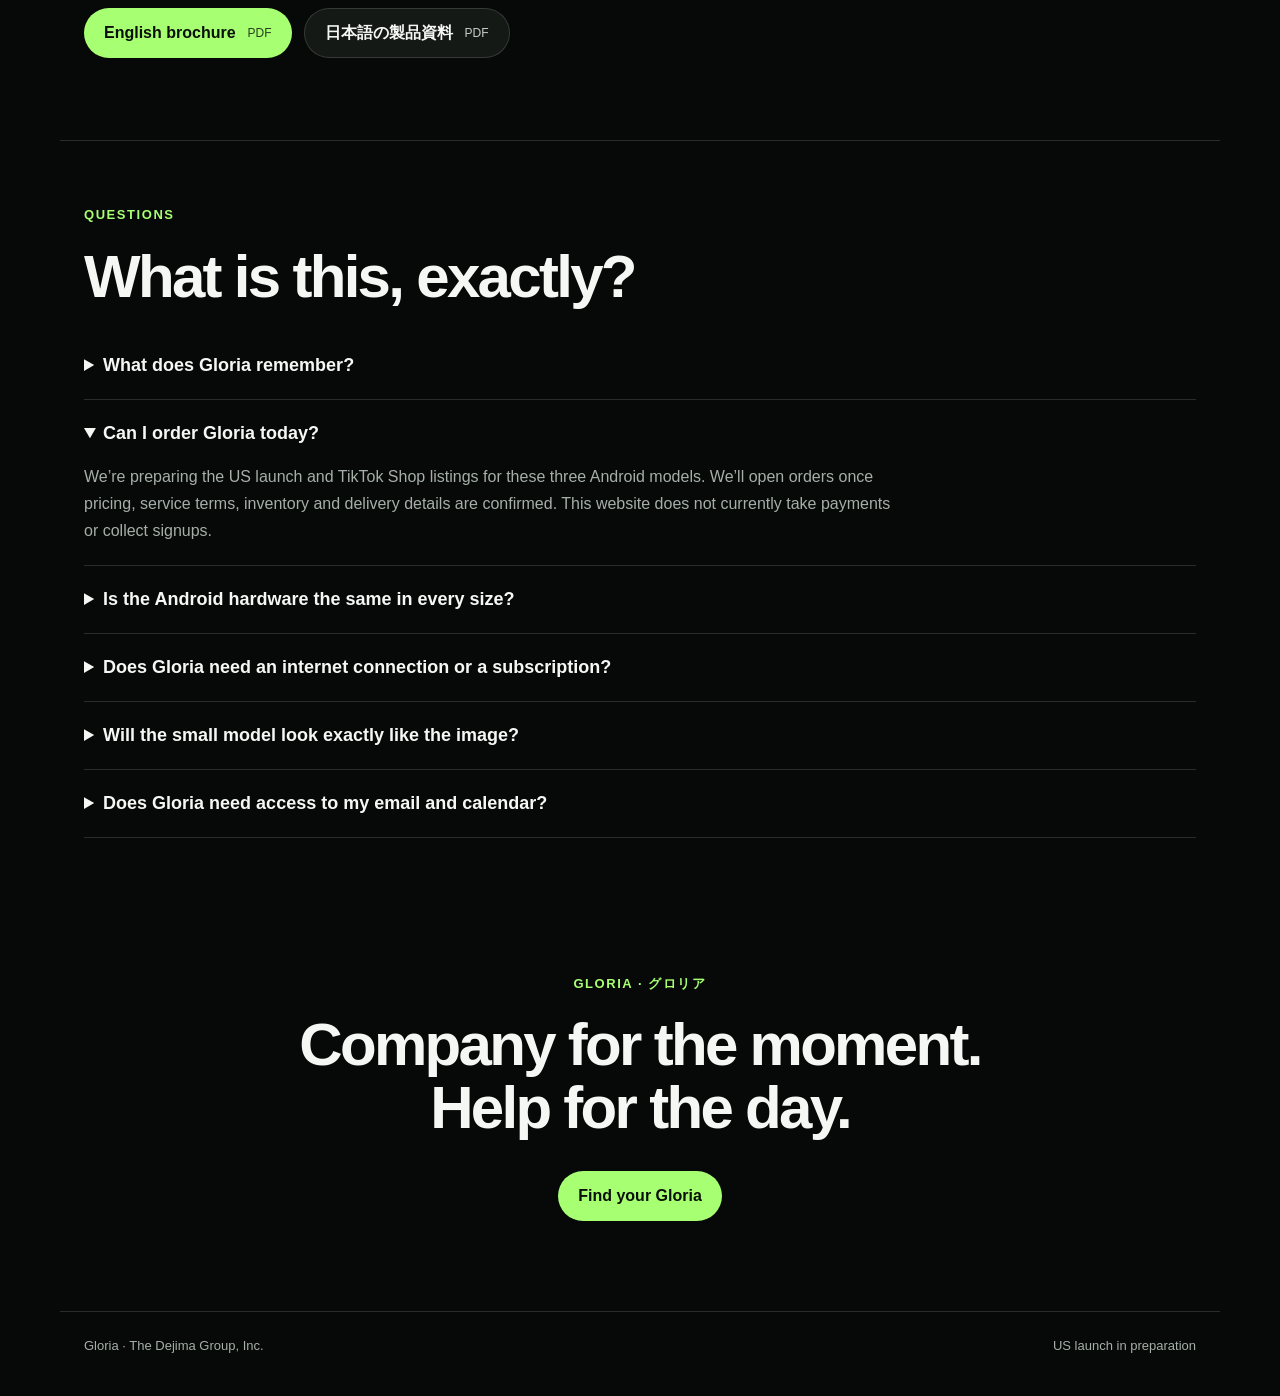
==== commit 8eb210ab: "Lead Gloria presentation with companionship and capable personal assistance" ====
--- a/index.html
+++ b/index.html
@@ -4,46 +4,51 @@
 <meta charset="utf-8">
 <meta name="viewport" content="width=device-width, initial-scale=1">
 <meta name="theme-color" content="#070908">
-<meta name="description" content="Meet Gloria, a hologram-style AI companion with Android built in. Explore the 6-inch, 10.1-inch and 21.5-inch models and download the product brochure.">
-<title>Gloria — AI, in the room.</title>
+<meta name="description" content="Meet Gloria: an AI companion to talk with, remember what matters and help you stay on top of everyday life. A familiar presence and a capable personal assistant.">
+<title>Gloria — A companion. A capable assistant.</title>
 <link rel="stylesheet" href="./styles.css">
 </head>
 <body>
 <a class="skip" href="#main">Skip to content</a>
-<header class="nav"><nav class="shell navin" aria-label="Main navigation"><a class="brand" href="#main" aria-label="Gloria home">GLORIA <span lang="ja">グロリア</span></a><a class="pill" href="#models">Explore models</a></nav></header>
+<header class="nav"><nav class="shell navin" aria-label="Main navigation"><a class="brand" href="#main" aria-label="Gloria home">GLORIA <span lang="ja">グロリア</span></a><a class="pill" href="#companion">Meet Gloria</a></nav></header>
 <main id="main">
 <section class="hero shell" aria-labelledby="hero-title">
- <div><p class="eyebrow">A personal AI with a place in the room</p><h1 id="hero-title">AI,<br>in the room.</h1><p class="sub">A familiar face. A natural conversation. Gloria brings an AI companion into your space, with an avatar that appears to float in the dark.</p><p class="note">Android built in. Three sizes, from a compact desktop unit to a 21.5-inch display.</p><div class="actions"><a class="btn primary" href="#models">Find your Gloria</a><a class="btn secondary" href="#how">How it works</a></div><p class="status">US launch in preparation</p></div>
+ <div><p class="eyebrow">Your AI companion &amp; personal assistant</p><h1 id="hero-title">Life, with<br>Gloria.</h1><p class="sub">A familiar face to talk to. A companion who gets to know you. A capable assistant to help you keep life on track.</p><p class="note">Talk through your day, pick up a conversation and make room for what matters—with Gloria right there in your space.</p><div class="actions"><a class="btn primary" href="#companion">Meet Gloria</a><a class="btn secondary" href="#assistant">See how she helps</a></div><p class="status">US launch in preparation</p></div>
  <figure class="product-shot"><img src="./assets/gloria-21-5.webp" width="960" height="1440" alt="Gloria's illuminated face floating in black space inside a cylinder with clear acrylic walls and black caps" fetchpriority="high"><figcaption>21.5-inch product visualization based on the reference photograph.</figcaption></figure>
 </section>
-<section class="section shell" aria-labelledby="presence-title"><p class="kicker">A little presence. A lot of help.</p><h2 id="presence-title">A face to talk to.</h2><p class="lede">Speak naturally with an expressive AI character. Ask questions, explore ideas and get useful answers. Gloria gives your assistant a place in the room.</p>
- <div class="cards"><article class="card"><p class="label">Conversation</p><h3>“Help me think this through.”</h3><p>Explore an idea or talk through a question with a voice-powered companion.</p></article><article class="card"><p class="label">Everyday help</p><h3>“What could I make for dinner?”</h3><p>Find useful information and inspiration through natural conversation.</p></article><article class="card"><p class="label">Connected assistance</p><h3>“What’s on my calendar?”</h3><p>Email, calendar and file connections are part of the product direction. Availability depends on the service configuration.</p></article></div>
+<section class="section shell" id="companion" aria-labelledby="presence-title"><p class="kicker">Companionship comes first</p><h2 id="presence-title">A place to share<br>your day.</h2><p class="lede">The small wins. The difficult moments. The things still on your mind. Gloria brings warm conversation, personal context and encouragement into everyday life—with a face and a voice that feel familiar.</p>
+ <div class="cards"><article class="card"><p class="label">A listening presence</p><h3>“Can I tell you about today?”</h3><p>Talk things through at your own pace. Reflect on a difficult moment, celebrate something good or simply enjoy a little company.</p></article><article class="card"><p class="label">Personal memory</p><h3>“Let’s pick up where we left off.”</h3><p>Build on what you’ve shared: your preferences, routines, goals and ongoing conversations. Gloria is designed to remember meaningful context, so each conversation has somewhere to begin.</p></article><article class="card"><p class="label">Everyday encouragement</p><h3>“Help me take the next step.”</h3><p>Get a little encouragement when a day feels full. Talk through what matters and find a manageable next step.</p></article></div>
+</section>
+<section class="section shell" id="assistant" aria-labelledby="assistant-title"><p class="kicker">A capable personal assistant</p><h2 id="assistant-title">Help that carries<br>into your day.</h2><p class="lede">Gloria pairs conversation with practical help. Bring together your calendar, email and responsibilities so you can spend less effort keeping track of everything—and more time doing what matters to you.</p>
+ <div class="cards"><article class="card"><p class="label">Calendar &amp; planning</p><h3>“Help me plan tomorrow.”</h3><p>Review upcoming commitments, work through scheduling and make a plan that fits your priorities.</p></article><article class="card"><p class="label">Email &amp; follow-through</p><h3>“What needs my attention?”</h3><p>Catch up on email, draft replies and identify the follow-ups you need to make.</p></article><article class="card"><p class="label">Tasks &amp; responsibilities</p><h3>“Help me stay on track.”</h3><p>Turn a conversation into a clear list of next steps. Organize responsibilities, prepare reminders and keep your goals in view.</p></article></div>
+ <p class="note">Connected features require the relevant accounts and permissions. Available integrations, memory features and service limits will be detailed before orders open.</p>
 </section>
 <section class="section shell" id="how" aria-labelledby="setup-title"><p class="kicker">Plug and play</p><h2 id="setup-title">Plug in. Connect. Talk.</h2>
- <div class="steps"><article class="step"><span class="stepn" aria-hidden="true">1</span><h3>Plug in the unit</h3><p>Connect the included power adapter. Android computing, microphones and speakers are built in.</p></article><article class="step"><span class="stepn" aria-hidden="true">2</span><h3>Connect to Wi-Fi</h3><p>Join your Wi-Fi network to connect Gloria to the AI service.</p></article><article class="step"><span class="stepn" aria-hidden="true">3</span><h3>Start interacting</h3><p>Begin talking with an intelligent agent. Ask a question and let the conversation unfold.</p></article></div>
+ <div class="steps"><article class="step"><span class="stepn" aria-hidden="true">1</span><h3>Plug in the unit</h3><p>Connect the included power adapter. Android computing, microphones and speakers are built in.</p></article><article class="step"><span class="stepn" aria-hidden="true">2</span><h3>Connect to Wi-Fi</h3><p>Join your Wi-Fi network to connect Gloria to the AI service.</p></article><article class="step"><span class="stepn" aria-hidden="true">3</span><h3>Start interacting</h3><p>Begin interacting with your intelligent companion. Share what’s on your mind or ask for help with your day.</p></article></div>
  <p class="note">AI features depend on the configured software and an internet connection. Service plans and included usage will be confirmed before orders open.</p>
 </section>
-<section class="section shell" id="models" aria-labelledby="models-title"><p class="kicker">The Android collection</p><h2 id="models-title">Three sizes.<br>A place for each.</h2><p class="lede">Choose the presence that fits your space. Every model below includes Android, 32 GB storage, Wi-Fi, microphones and built-in audio.</p>
+<section class="section shell" id="models" aria-labelledby="models-title"><p class="kicker">The Android collection</p><h2 id="models-title">Three sizes.<br>A place for each.</h2><p class="lede">Give your companion a place in your home. Choose a size that fits your space, with Android computing, microphones and speakers built in.</p>
  <div class="models">
-  <article class="model"><p class="label">Compact desktop</p><h3>Gloria <span>6-inch</span></h3><p class="model-intro">A small footprint for a desk or bedside table.</p><dl><div><dt>Processor</dt><dd>RK3566 · quad-core 1.8 GHz</dd></div><div><dt>Memory</dt><dd>2 GB RAM · 32 GB storage</dd></div><div><dt>Display</dt><dd>720 × 1480 pixels</dd></div><div><dt>Voice &amp; audio</dt><dd>Dual microphones · 3 W speaker</dd></div><div><dt>Camera</dt><dd>No camera</dd></div><div><dt>Size / weight</dt><dd>88 × 195 mm · 0.6 kg</dd></div></dl><p class="model-note">4 GB RAM is a supplier option; the standard model listed here has 2 GB.</p></article>
-  <article class="model"><p class="label">Tabletop presence</p><h3>Gloria <span>10.1-inch</span></h3><p class="model-intro">A larger display for your everyday space.</p><dl><div><dt>Processor</dt><dd>RK3568 · quad-core 2.0 GHz</dd></div><div><dt>Memory</dt><dd>4 GB RAM · 32 GB storage</dd></div><div><dt>Display</dt><dd>800 × 1280 pixels</dd></div><div><dt>Voice &amp; audio</dt><dd>Single microphone · 2 × 3 W speakers</dd></div><div><dt>Camera</dt><dd>5 megapixels</dd></div><div><dt>Size / weight</dt><dd>165 × 285 mm · 2.5 kg</dd></div></dl><p class="model-note">Android 13 with integrated computing and audio.</p></article>
-  <article class="model featured"><p class="label">A bigger presence</p><h3>Gloria <span>21.5-inch</span></h3><p class="model-intro">Full HD in a substantial, 618 mm-tall unit.</p><dl><div><dt>Processor</dt><dd>RK3568 · quad-core 2.0 GHz</dd></div><div><dt>Memory</dt><dd>4 GB RAM · 32 GB storage</dd></div><div><dt>Display</dt><dd>1080 × 1920 pixels</dd></div><div><dt>Voice &amp; audio</dt><dd>Four-mic array · 2 × 5 W speakers</dd></div><div><dt>Camera</dt><dd>8 megapixels</dd></div><div><dt>Size / weight</dt><dd>330 × 240 × 618 mm · 13.5 kg</dd></div></dl><p class="model-note">Premium Android configuration with Ethernet and HDMI output.</p></article>
+  <article class="model"><p class="label">Compact desktop</p><h3>Gloria <span>6-inch</span></h3><p class="model-intro">A small footprint for a desk or bedside table.</p><details><summary>View hardware specifications</summary><dl><div><dt>Processor</dt><dd>RK3566 · quad-core 1.8 GHz</dd></div><div><dt>Memory</dt><dd>2 GB RAM · 32 GB storage</dd></div><div><dt>Display</dt><dd>720 × 1480 pixels</dd></div><div><dt>Voice &amp; audio</dt><dd>Dual microphones · 3 W speaker</dd></div><div><dt>Camera</dt><dd>No camera</dd></div><div><dt>Size / weight</dt><dd>88 × 195 mm · 0.6 kg</dd></div></dl><p class="model-note">4 GB RAM is a supplier option; the standard model listed here has 2 GB.</p></details></article>
+  <article class="model"><p class="label">Tabletop presence</p><h3>Gloria <span>10.1-inch</span></h3><p class="model-intro">A larger display for your everyday space.</p><details><summary>View hardware specifications</summary><dl><div><dt>Processor</dt><dd>RK3568 · quad-core 2.0 GHz</dd></div><div><dt>Memory</dt><dd>4 GB RAM · 32 GB storage</dd></div><div><dt>Display</dt><dd>800 × 1280 pixels</dd></div><div><dt>Voice &amp; audio</dt><dd>Single microphone · 2 × 3 W speakers</dd></div><div><dt>Camera</dt><dd>5 megapixels</dd></div><div><dt>Size / weight</dt><dd>165 × 285 mm · 2.5 kg</dd></div></dl><p class="model-note">Android 13 with integrated computing and audio.</p></details></article>
+  <article class="model featured"><p class="label">A bigger presence</p><h3>Gloria <span>21.5-inch</span></h3><p class="model-intro">Full HD in a substantial, 618 mm-tall unit.</p><details><summary>View hardware specifications</summary><dl><div><dt>Processor</dt><dd>RK3568 · quad-core 2.0 GHz</dd></div><div><dt>Memory</dt><dd>4 GB RAM · 32 GB storage</dd></div><div><dt>Display</dt><dd>1080 × 1920 pixels</dd></div><div><dt>Voice &amp; audio</dt><dd>Four-mic array · 2 × 5 W speakers</dd></div><div><dt>Camera</dt><dd>8 megapixels</dd></div><div><dt>Size / weight</dt><dd>330 × 240 × 618 mm · 13.5 kg</dd></div></dl><p class="model-note">Premium Android configuration with Ethernet and HDMI output.</p></details></article>
  </div>
  <details class="spec-details"><summary>Compare connections and power</summary><div class="table-scroll" role="region" aria-label="Hardware specifications" tabindex="0"><table><caption>Additional specifications for the selected Android configurations</caption><thead><tr><th scope="col">Specification</th><th scope="col">6-inch</th><th scope="col">10.1-inch</th><th scope="col">21.5-inch</th></tr></thead><tbody>
  <tr><th scope="row">Android version*</th><td>11 / 13</td><td>13</td><td>11 / 13</td></tr><tr><th scope="row">Wireless</th><td colspan="3">Wi-Fi 2.4 / 5 GHz · Bluetooth 5.4</td></tr><tr><th scope="row">Ports</th><td>USB, USB-C</td><td>2 × USB, USB-C</td><td>USB, Ethernet, 3.5 mm audio, HDMI output</td></tr><tr><th scope="row">Power</th><td>DC 12 V / 3 A</td><td>DC 12 V / 3 A</td><td>DC 12 V / 5 A</td></tr><tr><th scope="row">Display area</th><td>67 × 137 mm</td><td>135 × 216 mm</td><td>268 × 476 mm</td></tr><tr><th scope="row">Included accessories</th><td>Power adapter, USB-C-to-USB adapter</td><td>Power adapter</td><td>Power adapter</td></tr>
  </tbody></table></div><p class="note">*The supplier lists Android 11 / 13 for the 6-inch and 21.5-inch models; the shipping version will be confirmed before purchase. Specifications are from the 2026 Hologram Cylinder Price List.</p></details>
  <div class="launch-panel"><div><p class="kicker">Coming to TikTok Shop · USA</p><h3>Meet your Gloria on TikTok.</h3><p>Retail prices, availability and AI service details are being finalized. Orders are not open yet.</p></div><a class="btn secondary" href="#brochures">Get the product details</a></div>
 </section>
-<section class="section shell" aria-labelledby="permissions-title"><p class="kicker">Our approach</p><h2 id="permissions-title">Start with conversation.</h2><p class="lede">You shouldn’t have to connect your entire life on day one. Our direction is simple: conversation first, optional connections when you want more help, and clear confirmation for sensitive actions.</p><p class="note">Connected services and permission controls are being developed. The final offering will state which features are included.</p></section>
+<section class="section shell" aria-labelledby="permissions-title"><p class="kicker">Personal, at your pace</p><h2 id="permissions-title">Start with a conversation.</h2><p class="lede">You don’t need to connect your whole life at once. Start by talking. Add account connections when you want help with email, scheduling and the details of your day.</p><p class="note">Before purchase, we’ll explain what Gloria remembers, how your information is handled and which actions require your confirmation.</p></section>
 <section class="section shell" id="brochures" aria-labelledby="brochures-title"><p class="kicker">A closer look</p><h2 id="brochures-title">The 21.5-inch,<br>on one page.</h2><p class="lede">Product features and detailed specifications for the premium Android model, in English and Japanese.</p><div class="actions"><a class="btn primary" href="./brochures/Gloria-Product-Brochure-EN.pdf" download>English brochure <span class="file-type">PDF</span></a><a class="btn secondary" href="./brochures/Gloria-Product-Brochure-JP.pdf" download lang="ja">日本語の製品資料 <span class="file-type">PDF</span></a></div></section>
 <section class="section shell" aria-labelledby="faq-title"><p class="kicker">Questions</p><h2 id="faq-title">What is this, exactly?</h2>
+ <details><summary>What does Gloria remember?</summary><p class="answer">Gloria is designed to carry meaningful context between conversations, including preferences, routines and goals you share. That does not mean perfect or unlimited recall. Memory settings, retention and controls will be explained with the launch service.</p></details>
  <details open><summary>Can I order Gloria today?</summary><p class="answer">We’re preparing the US launch and TikTok Shop listings for these three Android models. We’ll open orders once pricing, service terms, inventory and delivery details are confirmed. This website does not currently take payments or collect signups.</p></details>
  <details><summary>Is the Android hardware the same in every size?</summary><p class="answer">No. The 6-inch model has 2 GB RAM, dual microphones and no camera. The 10.1-inch model has 4 GB RAM, a single microphone and a 5 MP camera. The 21.5-inch has 4 GB RAM, a four-microphone array and an 8 MP camera. All three have 32 GB storage.</p></details>
  <details><summary>Does Gloria need an internet connection or a subscription?</summary><p class="answer">An internet connection is required for the AI service. The hardware purchase price, service pricing and included usage will be shown before orders open. Android hardware by itself does not include unlimited AI service.</p></details>
  <details><summary>Will the small model look exactly like the image?</summary><p class="answer">The image presents the 21.5-inch model using the approved reference-based visualization. The 6-inch and 10.1-inch units have different dimensions. Model-specific product photos will accompany the final sales listings.</p></details>
- <details><summary>Does Gloria need access to my email and calendar?</summary><p class="answer">No. Conversation is the starting point. Optional integrations are part of the product direction, and their availability will be confirmed with the service offering.</p></details>
+ <details><summary>Does Gloria need access to my email and calendar?</summary><p class="answer">No. You can start with conversation. Email and calendar assistance use optional account connections and your permission; supported services will be listed before purchase.</p></details>
 </section>
-<section class="final shell"><p class="kicker">Gloria · <span lang="ja">グロリア</span></p><h2>A little presence.<br>A lot of possibility.</h2><a class="btn primary" href="#models">Explore the Android collection</a></section>
+<section class="final shell"><p class="kicker">Gloria · <span lang="ja">グロリア</span></p><h2>Company for the moment.<br>Help for the day.</h2><a class="btn primary" href="#models">Find your Gloria</a></section>
 </main>
 <footer class="shell">Gloria · The Dejima Group, Inc. <span>US launch in preparation</span></footer>
 </body>
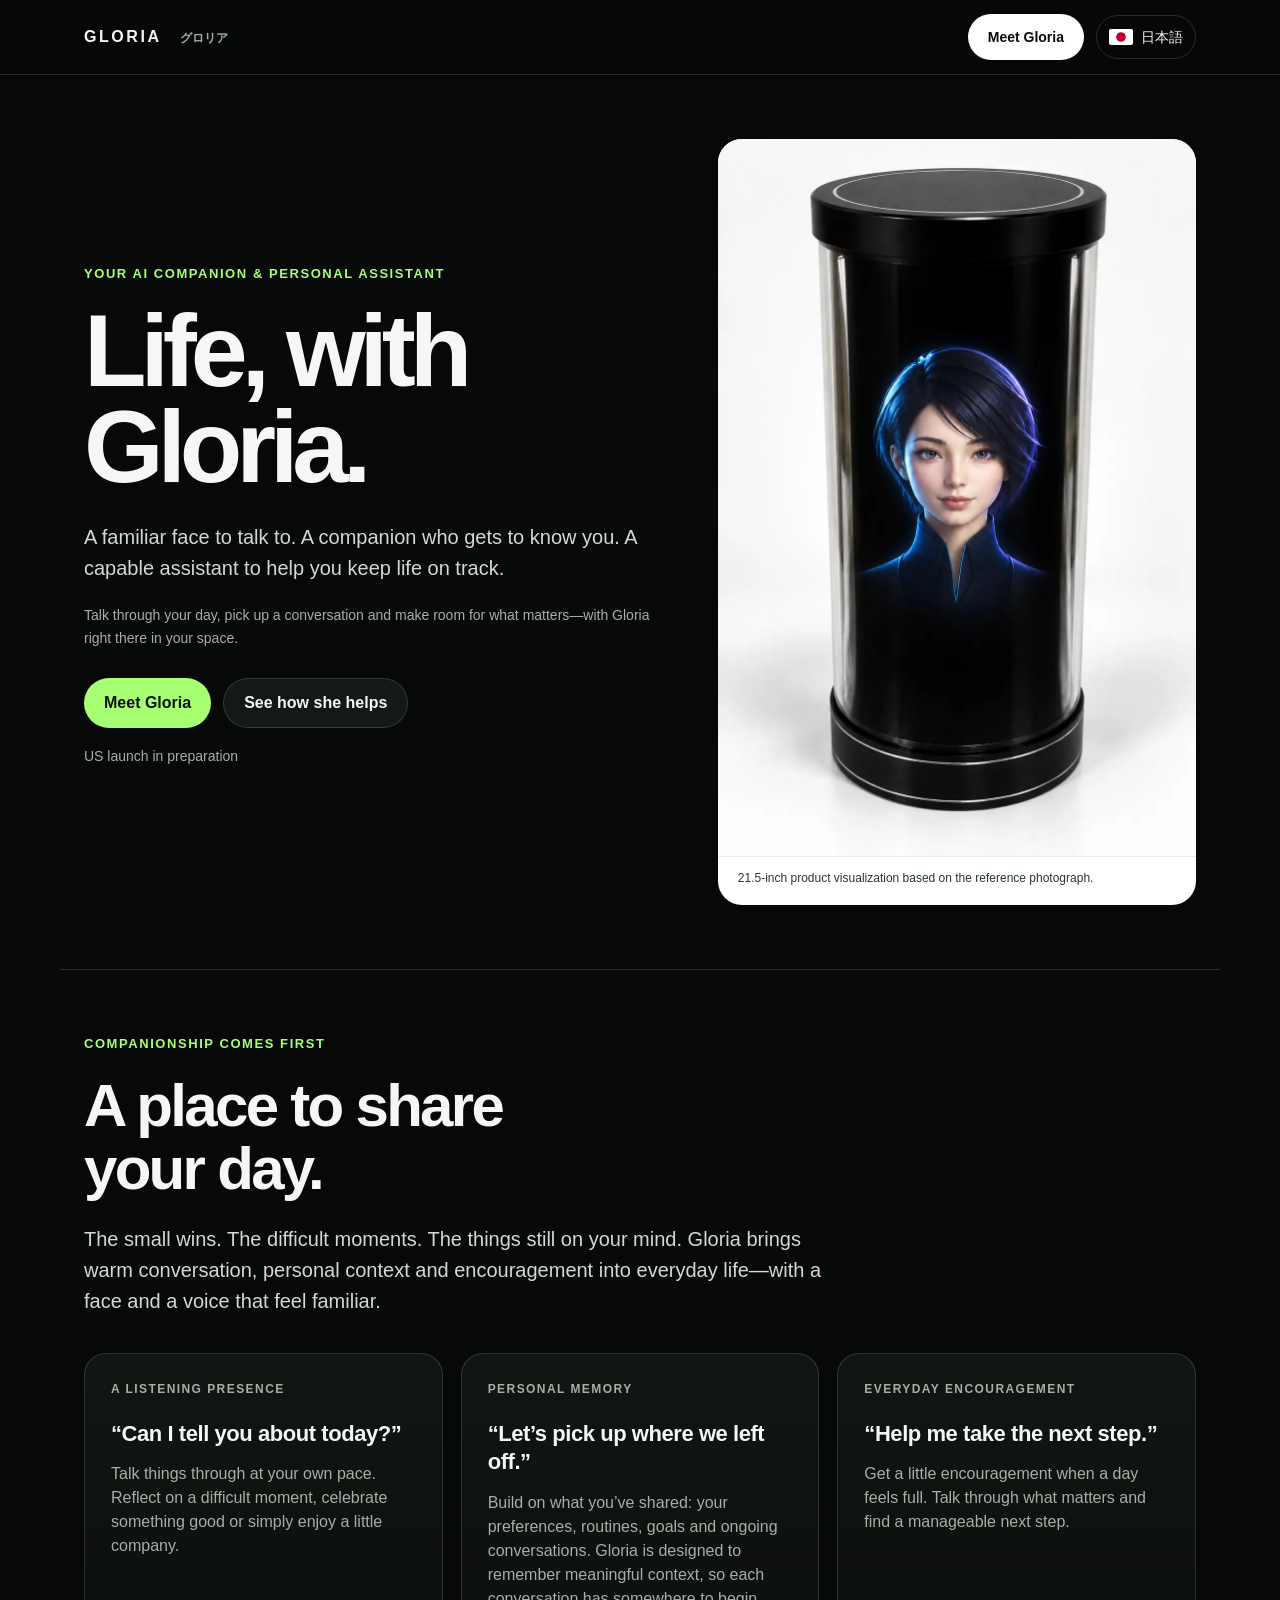
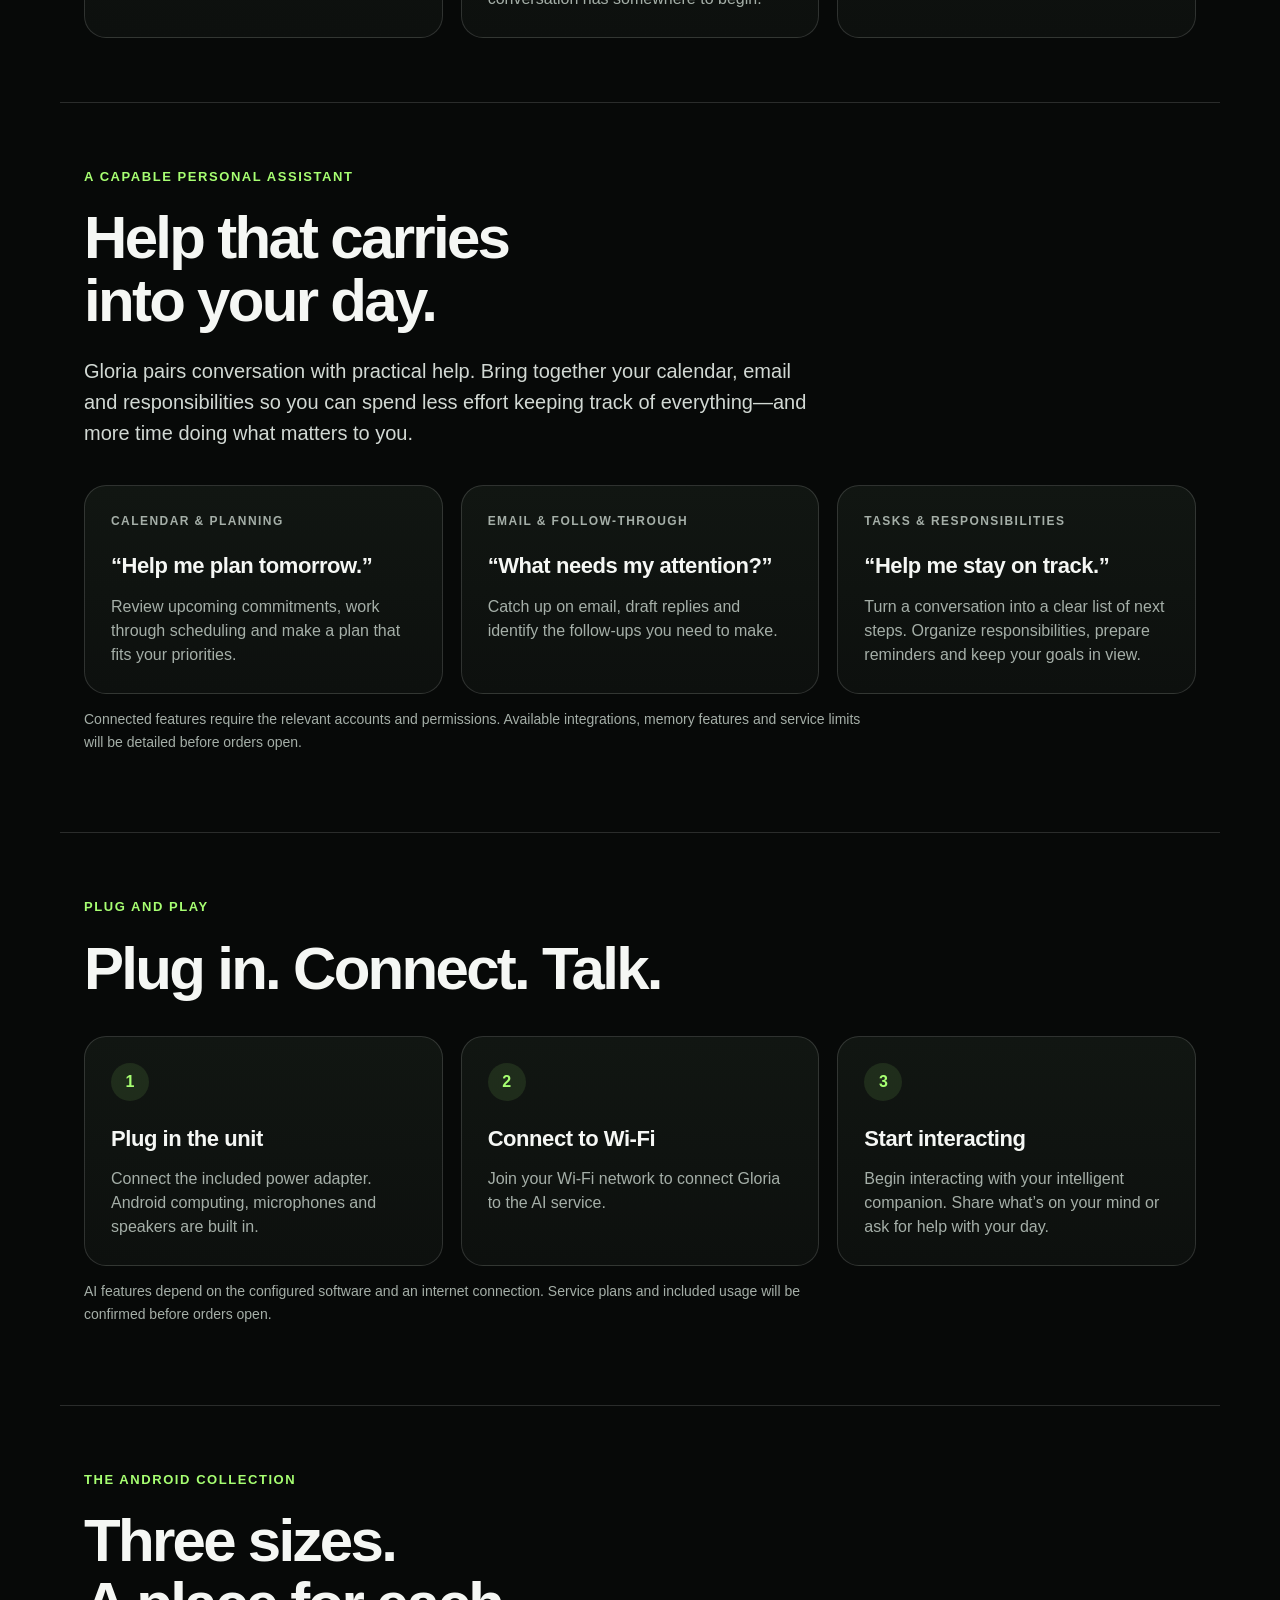
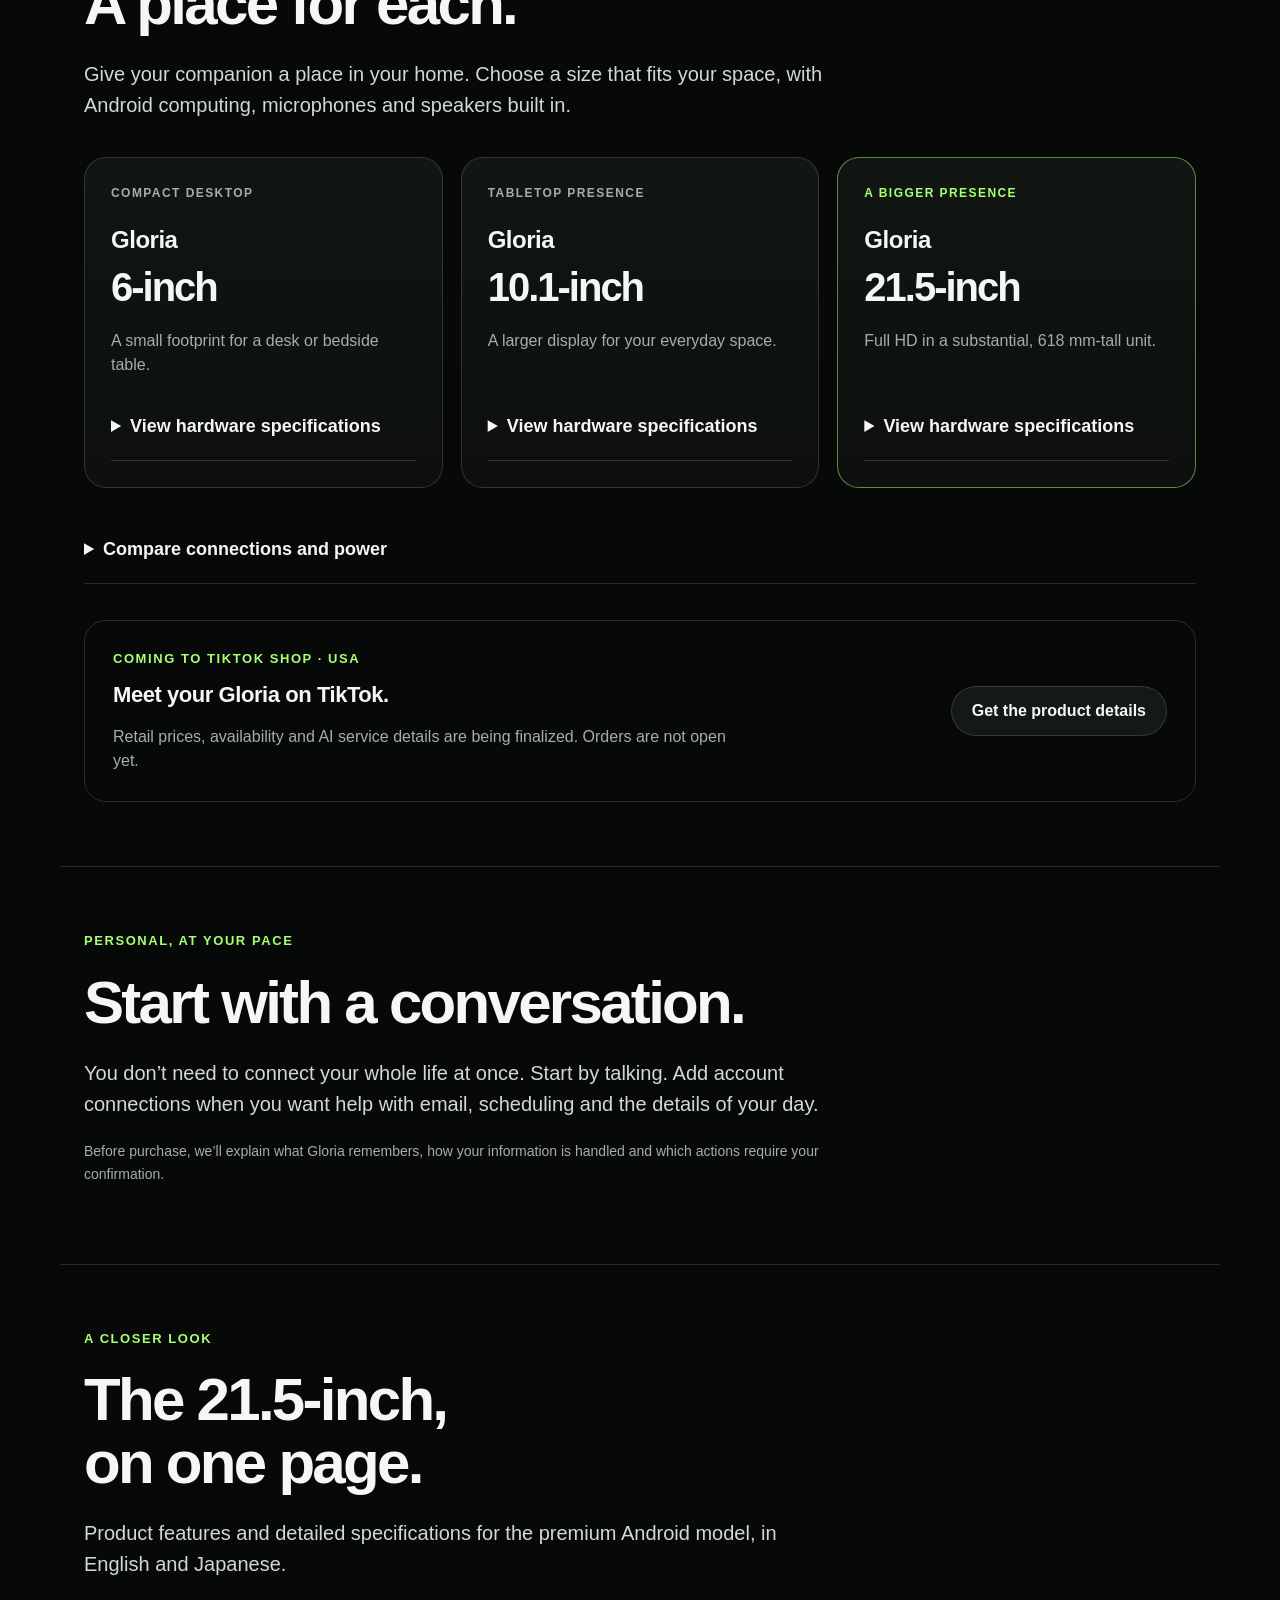
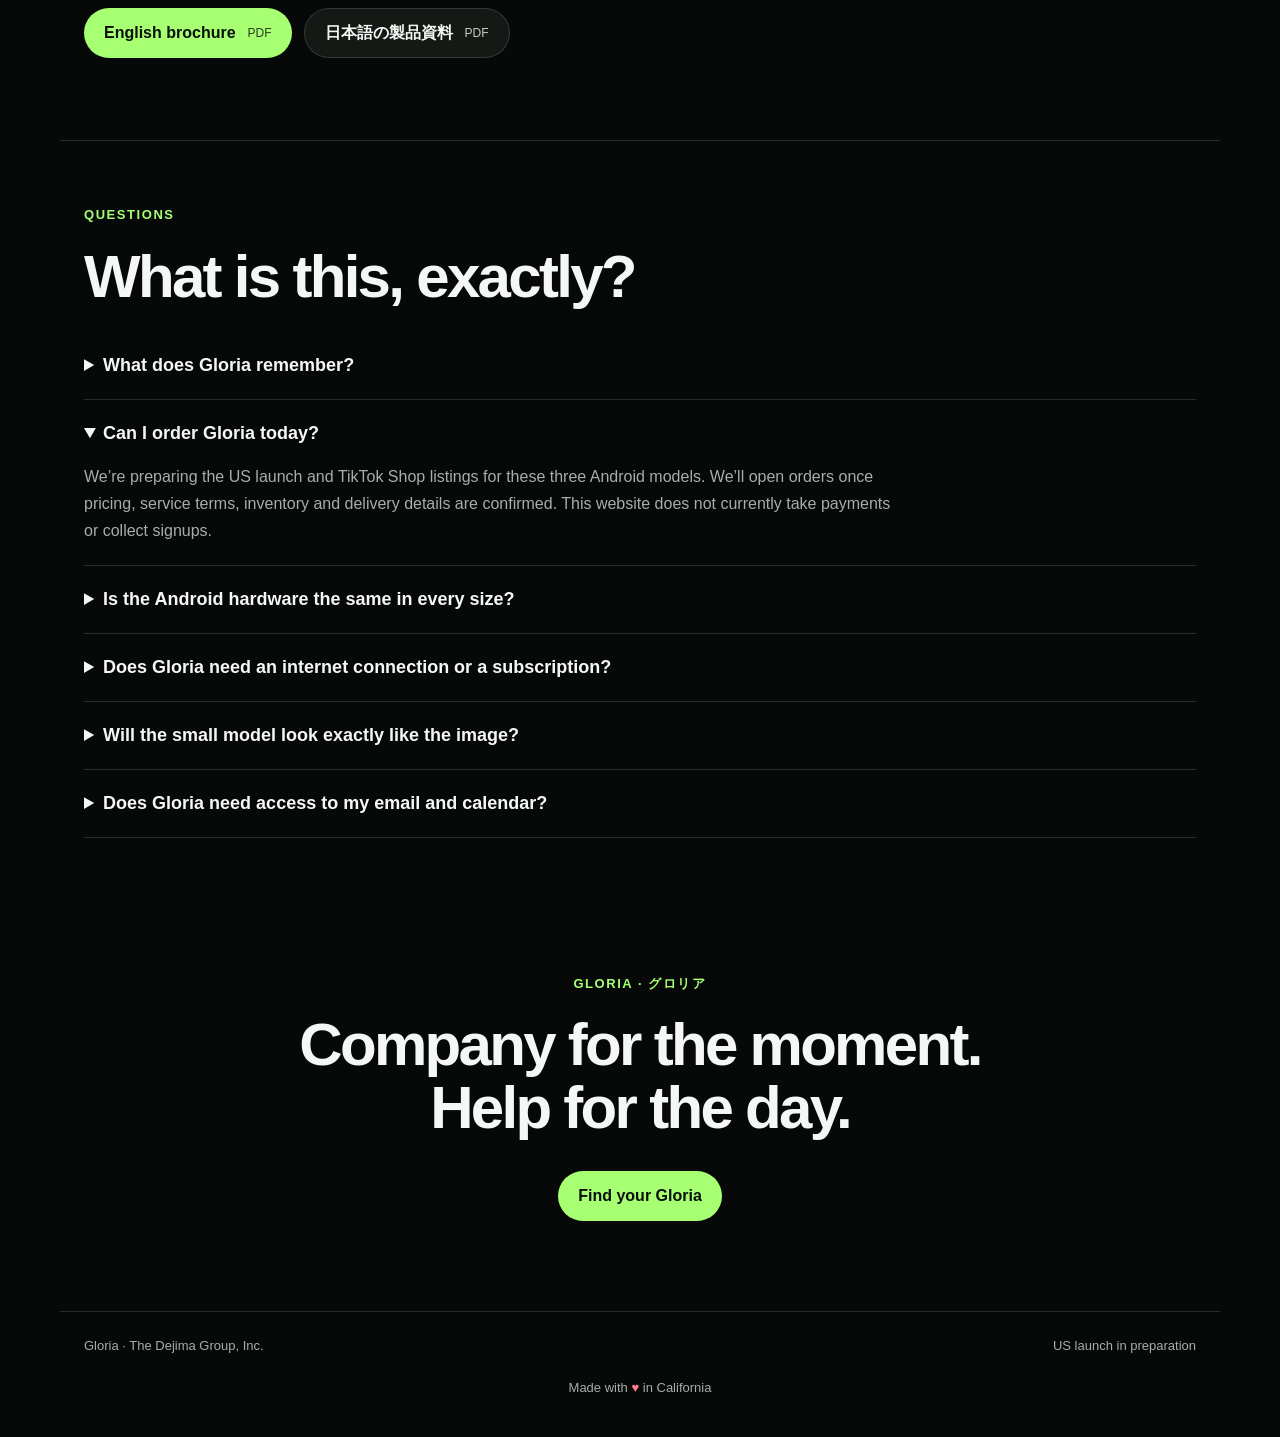
==== commit a6f05db0: "Add Japanese Gloria website, language toggle and California footer" ====
--- a/index.html
+++ b/index.html
@@ -7,10 +7,12 @@
 <meta name="description" content="Meet Gloria: an AI companion to talk with, remember what matters and help you stay on top of everyday life. A familiar presence and a capable personal assistant.">
 <title>Gloria — A companion. A capable assistant.</title>
 <link rel="stylesheet" href="./styles.css">
+<link rel="alternate" hreflang="en" href="./index.html">
+<link rel="alternate" hreflang="ja" href="./ja.html">
 </head>
 <body>
 <a class="skip" href="#main">Skip to content</a>
-<header class="nav"><nav class="shell navin" aria-label="Main navigation"><a class="brand" href="#main" aria-label="Gloria home">GLORIA <span lang="ja">グロリア</span></a><a class="pill" href="#companion">Meet Gloria</a></nav></header>
+<header class="nav"><nav class="shell navin" aria-label="Main navigation"><a class="brand" href="#main" aria-label="Gloria home">GLORIA <span lang="ja">グロリア</span></a><div class="nav-actions"><a class="pill" href="#companion">Meet Gloria</a><a class="language-toggle" href="./ja.html" lang="ja" hreflang="ja" aria-label="日本語に切り替える"><svg viewBox="0 0 30 20" width="24" height="16" aria-hidden="true"><rect width="30" height="20" fill="white"/><circle cx="15" cy="10" r="6" fill="#bc002d"/></svg><span>日本語</span></a></div></nav></header>
 <main id="main">
 <section class="hero shell" aria-labelledby="hero-title">
  <div><p class="eyebrow">Your AI companion &amp; personal assistant</p><h1 id="hero-title">Life, with<br>Gloria.</h1><p class="sub">A familiar face to talk to. A companion who gets to know you. A capable assistant to help you keep life on track.</p><p class="note">Talk through your day, pick up a conversation and make room for what matters—with Gloria right there in your space.</p><div class="actions"><a class="btn primary" href="#companion">Meet Gloria</a><a class="btn secondary" href="#assistant">See how she helps</a></div><p class="status">US launch in preparation</p></div>
@@ -50,6 +52,6 @@
 </section>
 <section class="final shell"><p class="kicker">Gloria · <span lang="ja">グロリア</span></p><h2>Company for the moment.<br>Help for the day.</h2><a class="btn primary" href="#models">Find your Gloria</a></section>
 </main>
-<footer class="shell">Gloria · The Dejima Group, Inc. <span>US launch in preparation</span></footer>
+<footer class="shell"><div class="footer-row"><span>Gloria · The Dejima Group, Inc.</span><span>US launch in preparation</span></div><p class="made-with" lang="en">Made with <span class="heart" role="img" aria-label="love">♥</span> in California</p></footer>
 </body>
 </html>
--- a/styles.css
+++ b/styles.css
@@ -3,3 +3,5 @@
 @media(max-width:900px){.hero{gap:32px}.models{grid-template-columns:1fr}.model h3 span{display:inline;font-size:32px;margin-left:8px}.model dl{display:grid;grid-template-columns:1fr 1fr;gap:0 28px}.model-intro{min-height:0}.cards,.steps{gap:12px}.card,.step{padding:20px}.launch-panel{align-items:flex-start;flex-direction:column}}
 @media(max-width:680px){.shell{padding-inline:20px}.brand span{display:none}.hero{grid-template-columns:1fr;padding-block:40px;gap:28px}.hero h1{font-size:clamp(64px,17vw,94px)}.product-shot{max-width:430px;width:100%;margin-inline:auto}.sub,.lede{font-size:18px}.cards,.steps{grid-template-columns:1fr}.section{padding-block:44px}.model dl{grid-template-columns:1fr}.model h3 span{display:block;margin-left:0}.final{padding-block:54px}.launch-panel{padding:22px}footer{flex-direction:column;gap:6px}.eyebrow{max-width:300px}.actions .btn{flex-grow:1}}
 @media(prefers-reduced-motion:reduce){html{scroll-behavior:auto}}
+
+.nav-actions{display:flex;align-items:center;gap:12px}.language-toggle{display:inline-flex;align-items:center;gap:8px;min-height:44px;padding:8px 12px;border:1px solid var(--line);border-radius:999px;font-size:14px;white-space:nowrap}.language-toggle:hover{background:var(--card)}.language-toggle svg{flex:none;border-radius:2px}footer.shell{display:block}.footer-row{display:flex;justify-content:space-between;gap:16px;flex-wrap:wrap}.made-with{margin:22px 0 0;text-align:center}.heart{color:#ff7f91}html[lang="ja"] body{font-family:-apple-system,BlinkMacSystemFont,"Hiragino Kaku Gothic ProN","Yu Gothic",Meiryo,sans-serif;line-height:1.8}html[lang="ja"] h1,html[lang="ja"] h2,html[lang="ja"] h3{line-height:1.4;letter-spacing:0}html[lang="ja"] .hero h1{font-size:clamp(38px,5.5vw,70px)}html[lang="ja"] h2{font-size:clamp(28px,3.8vw,46px)}html[lang="ja"] .eyebrow,html[lang="ja"] .kicker,html[lang="ja"] .label{letter-spacing:.03em}html[lang="ja"] .model h3 span{font-size:32px}@media(max-width:680px){.nav-actions{gap:8px}.nav-actions .pill{display:none}.language-toggle{padding-inline:10px}html[lang="ja"] .hero h1{font-size:clamp(36px,9vw,56px)}.footer-row{flex-direction:column;gap:6px}}
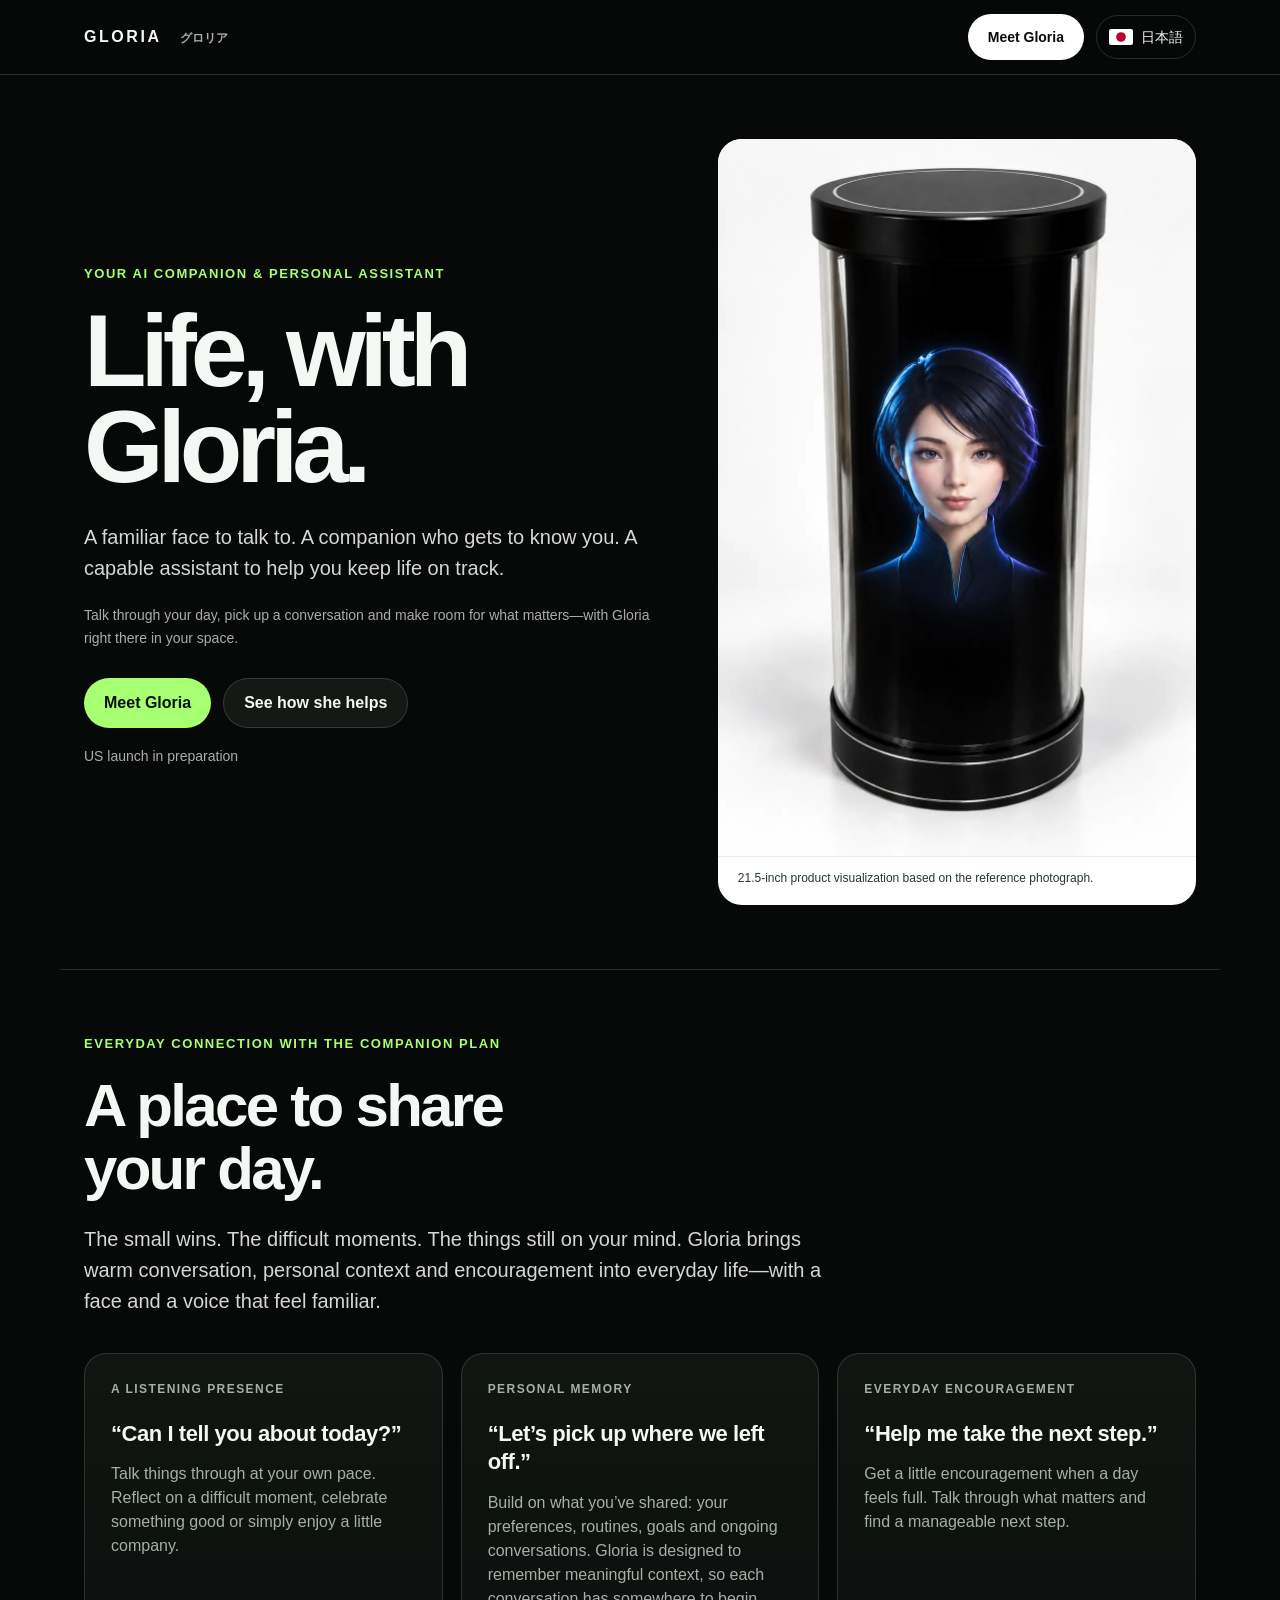
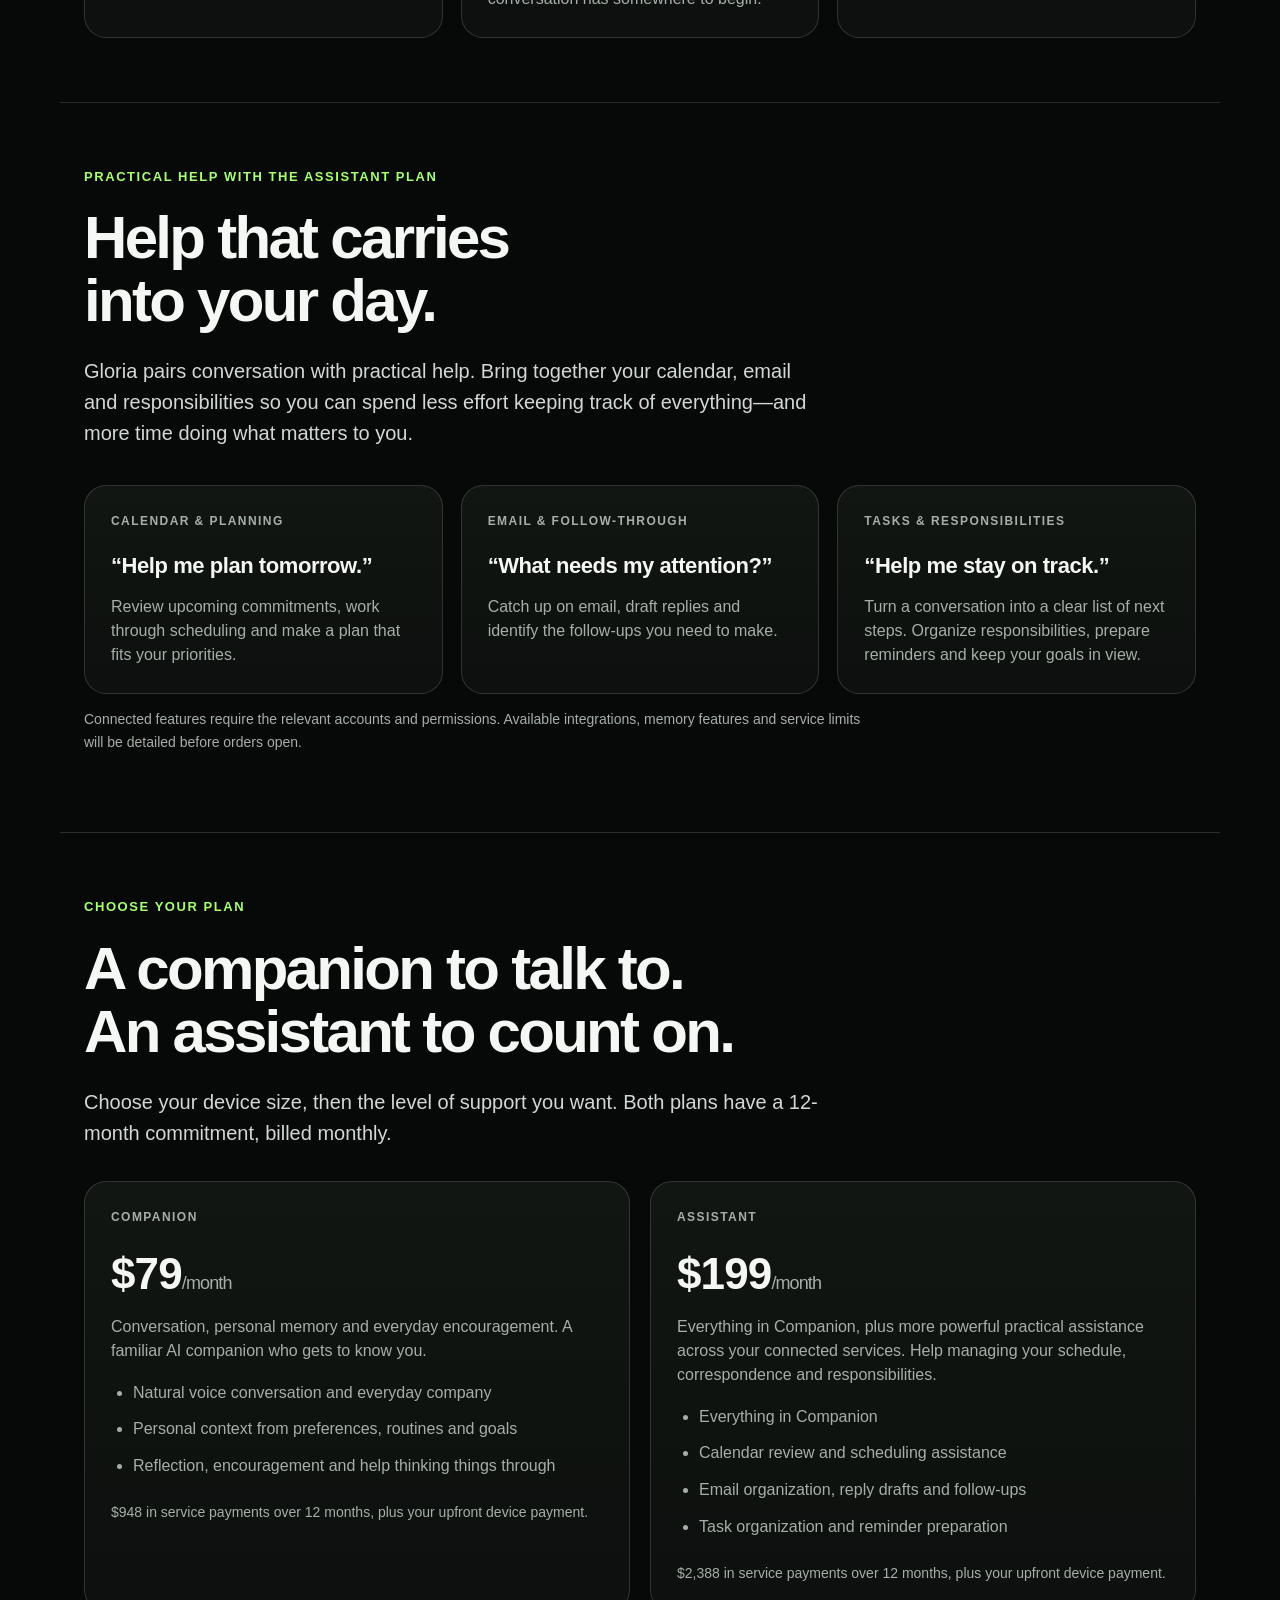
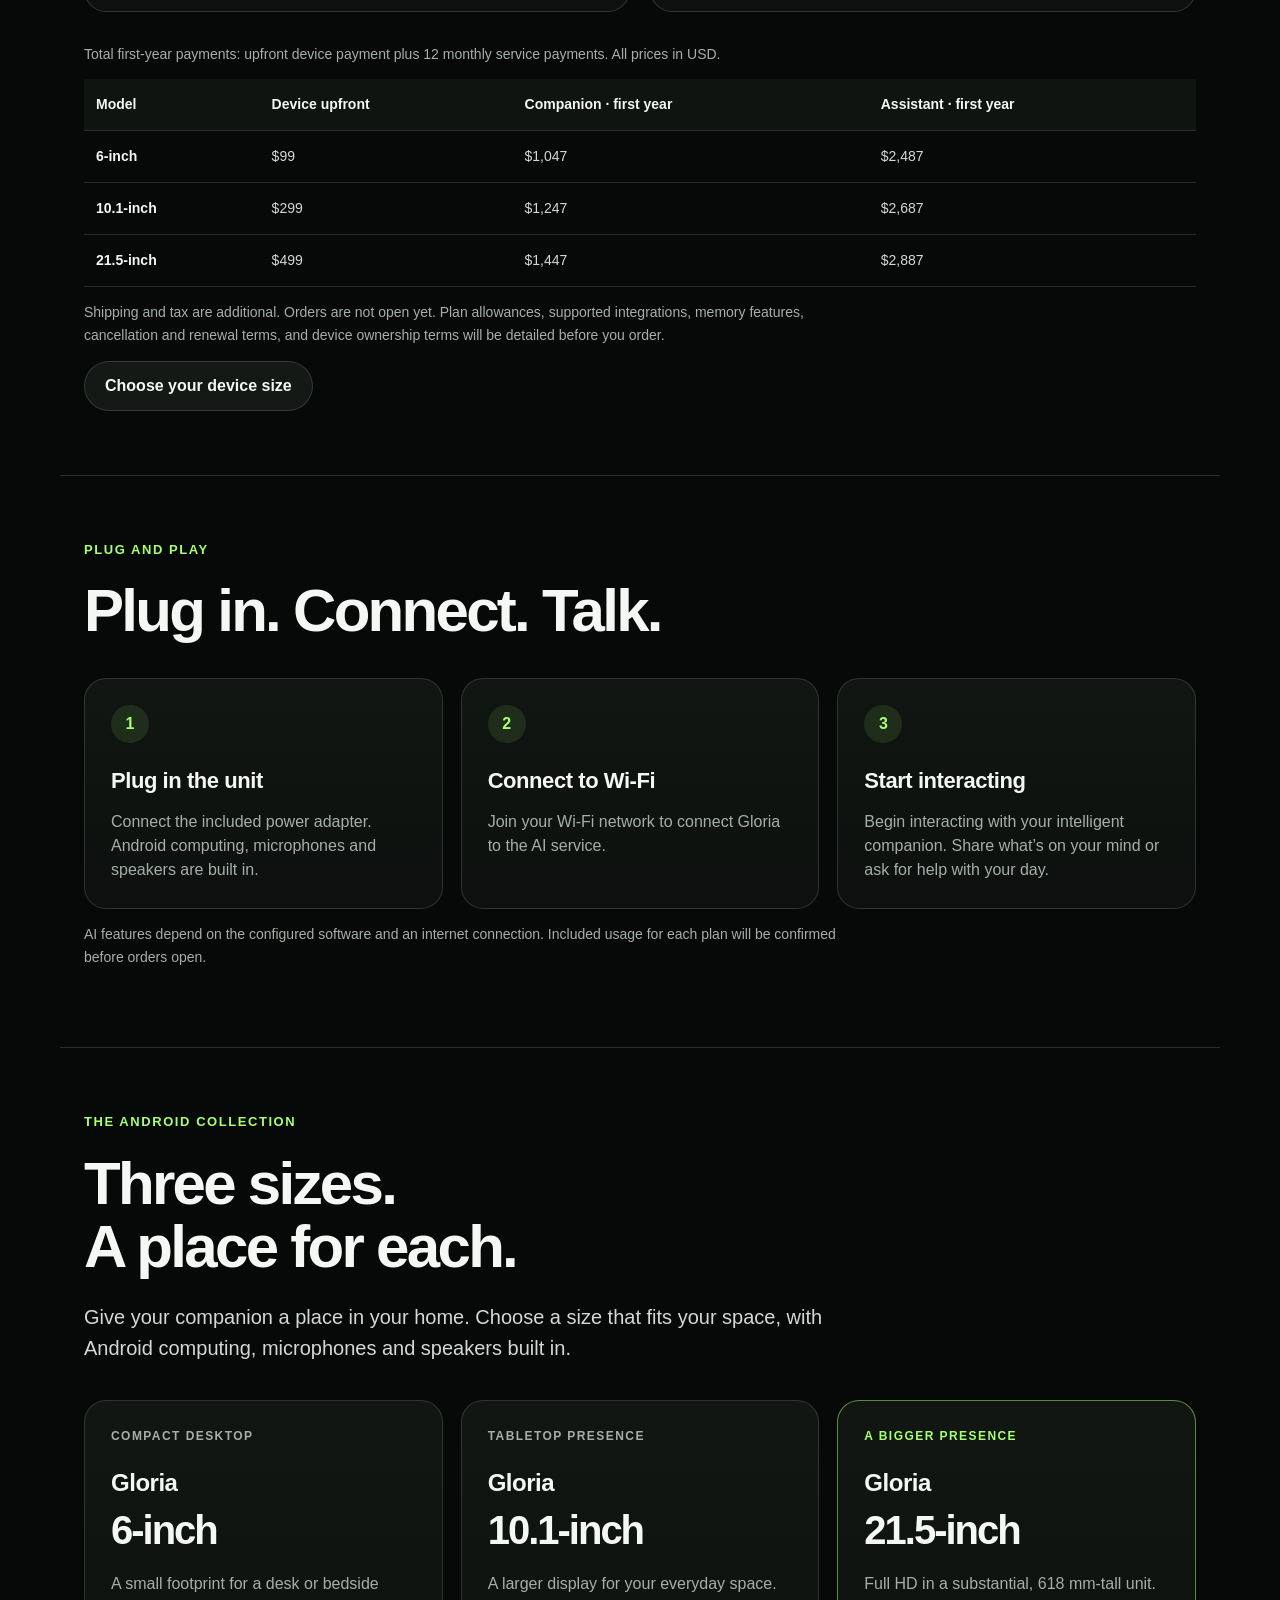
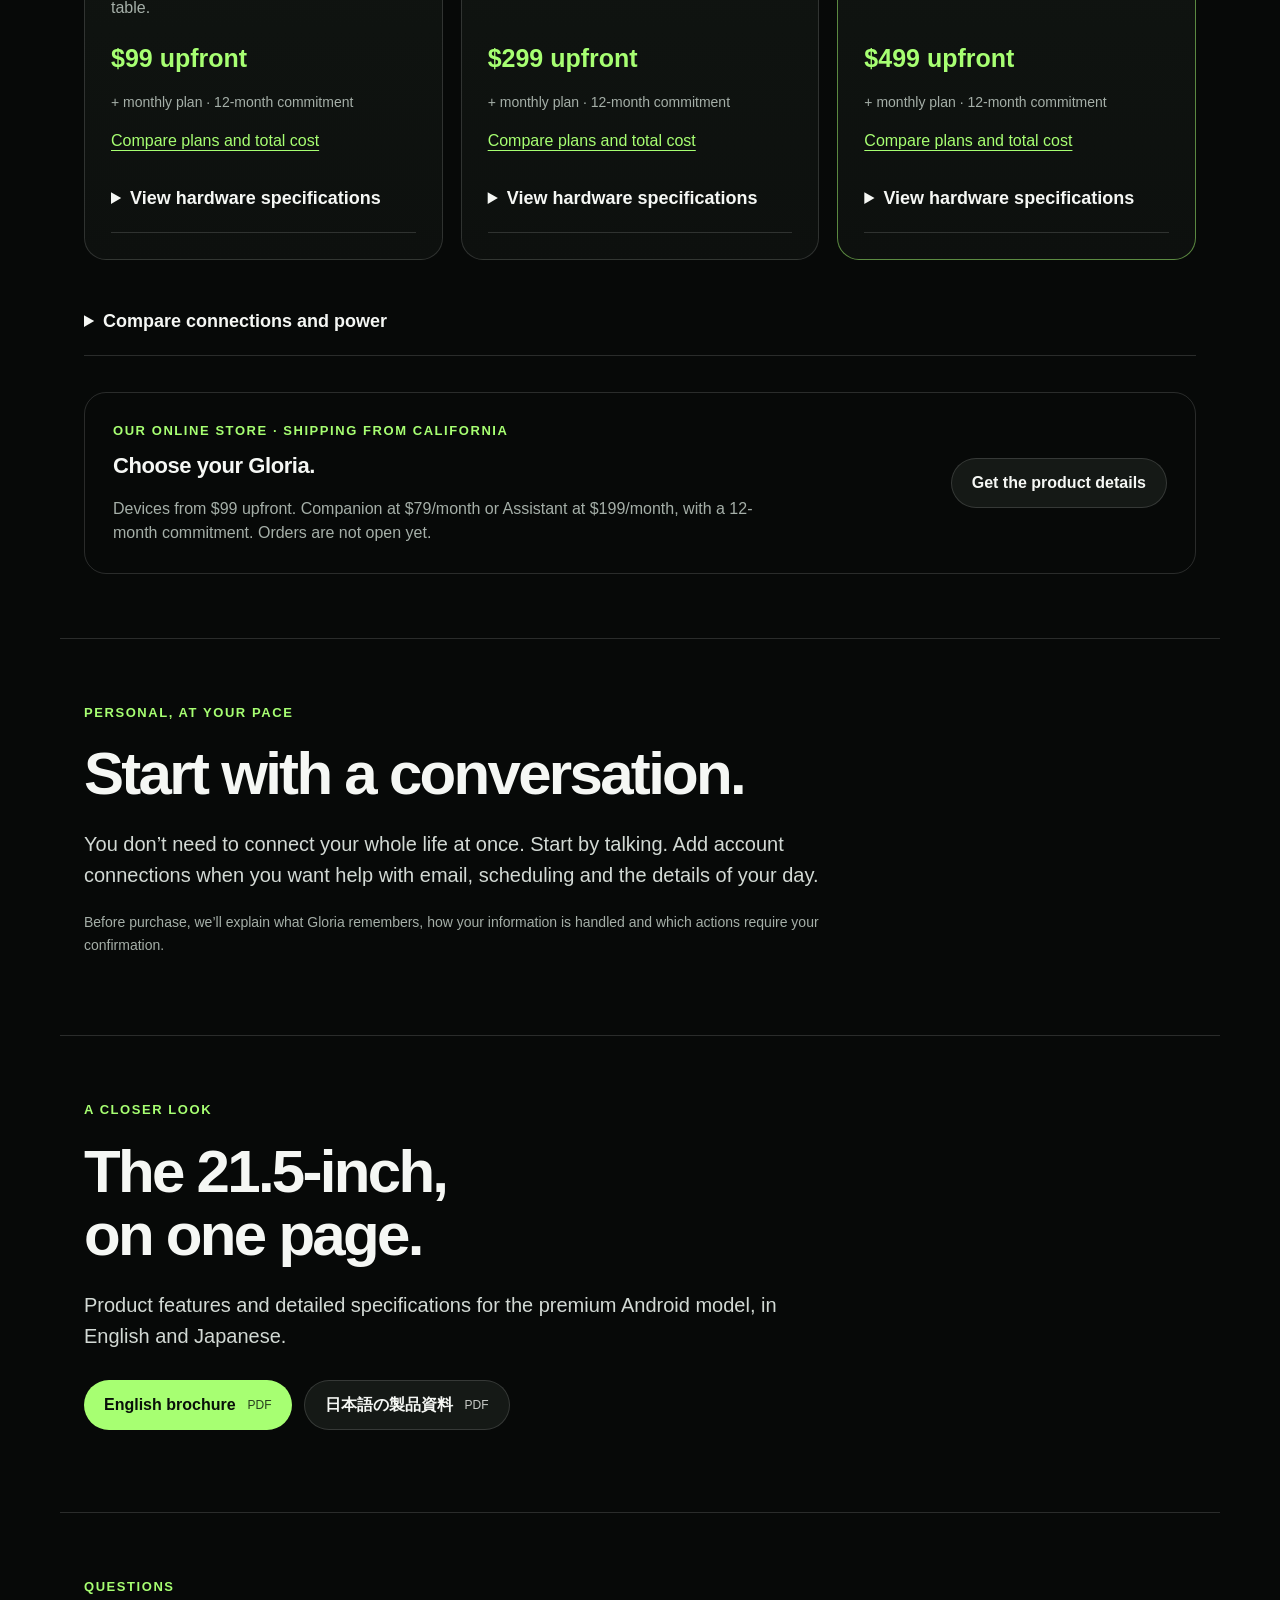
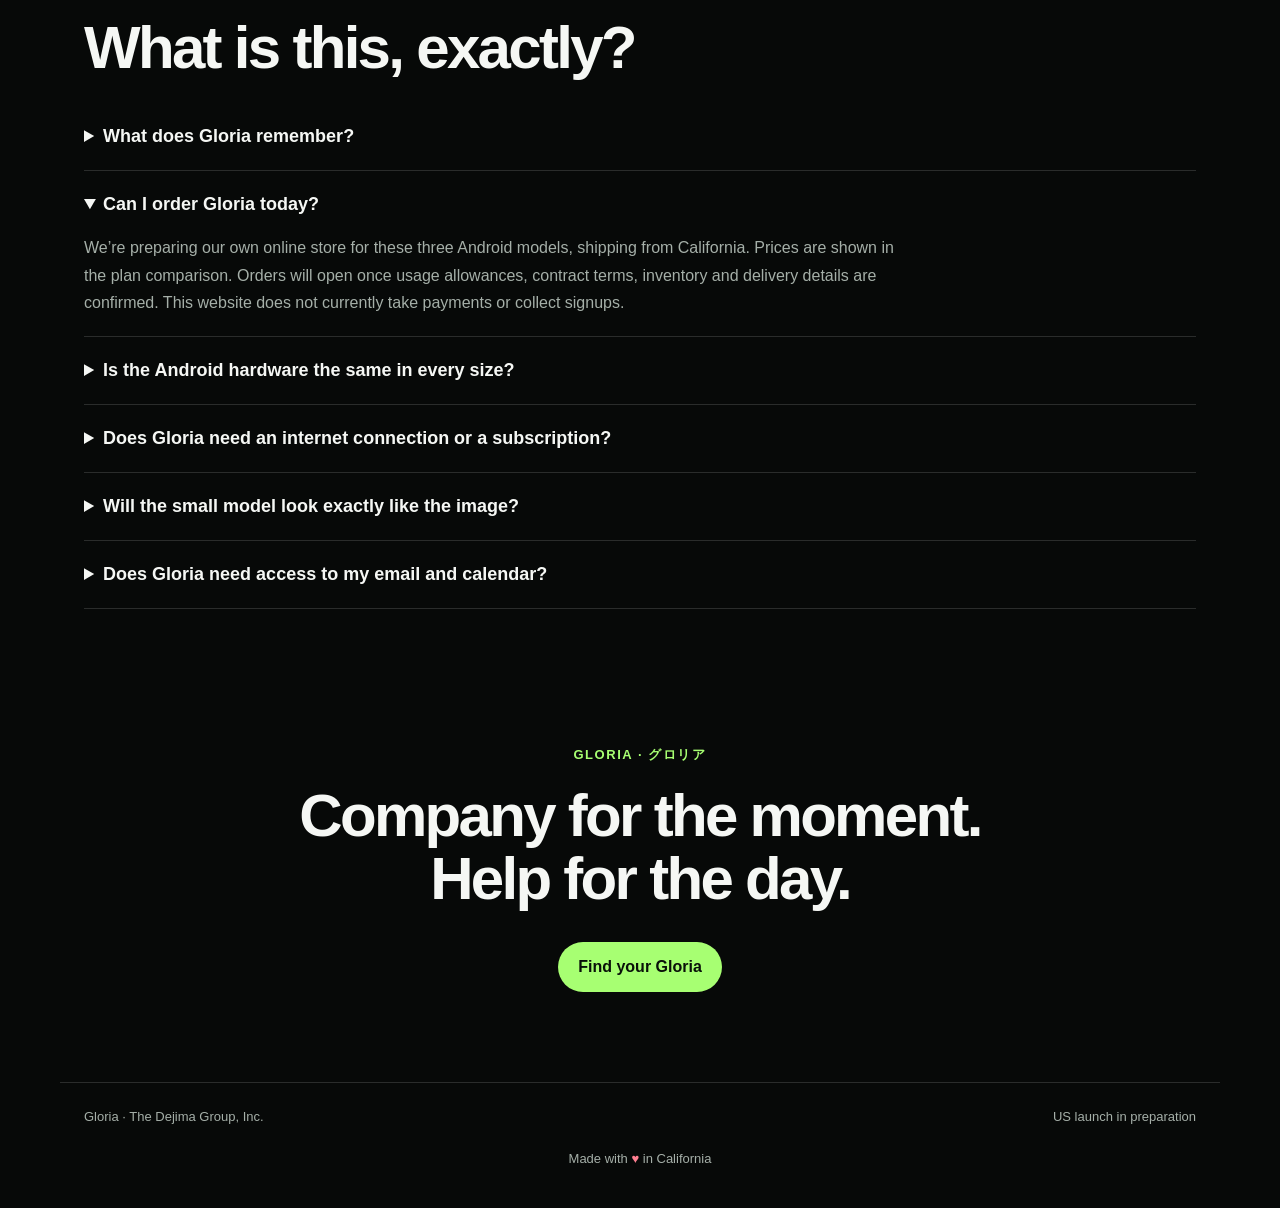
==== commit e773b6a8: "Add approved device pricing and Companion and Assistant plans" ====
--- a/index.html
+++ b/index.html
@@ -18,37 +18,38 @@
  <div><p class="eyebrow">Your AI companion &amp; personal assistant</p><h1 id="hero-title">Life, with<br>Gloria.</h1><p class="sub">A familiar face to talk to. A companion who gets to know you. A capable assistant to help you keep life on track.</p><p class="note">Talk through your day, pick up a conversation and make room for what matters—with Gloria right there in your space.</p><div class="actions"><a class="btn primary" href="#companion">Meet Gloria</a><a class="btn secondary" href="#assistant">See how she helps</a></div><p class="status">US launch in preparation</p></div>
  <figure class="product-shot"><img src="./assets/gloria-21-5.webp" width="960" height="1440" alt="Gloria's illuminated face floating in black space inside a cylinder with clear acrylic walls and black caps" fetchpriority="high"><figcaption>21.5-inch product visualization based on the reference photograph.</figcaption></figure>
 </section>
-<section class="section shell" id="companion" aria-labelledby="presence-title"><p class="kicker">Companionship comes first</p><h2 id="presence-title">A place to share<br>your day.</h2><p class="lede">The small wins. The difficult moments. The things still on your mind. Gloria brings warm conversation, personal context and encouragement into everyday life—with a face and a voice that feel familiar.</p>
+<section class="section shell" id="companion" aria-labelledby="presence-title"><p class="kicker">Everyday connection with the Companion plan</p><h2 id="presence-title">A place to share<br>your day.</h2><p class="lede">The small wins. The difficult moments. The things still on your mind. Gloria brings warm conversation, personal context and encouragement into everyday life—with a face and a voice that feel familiar.</p>
  <div class="cards"><article class="card"><p class="label">A listening presence</p><h3>“Can I tell you about today?”</h3><p>Talk things through at your own pace. Reflect on a difficult moment, celebrate something good or simply enjoy a little company.</p></article><article class="card"><p class="label">Personal memory</p><h3>“Let’s pick up where we left off.”</h3><p>Build on what you’ve shared: your preferences, routines, goals and ongoing conversations. Gloria is designed to remember meaningful context, so each conversation has somewhere to begin.</p></article><article class="card"><p class="label">Everyday encouragement</p><h3>“Help me take the next step.”</h3><p>Get a little encouragement when a day feels full. Talk through what matters and find a manageable next step.</p></article></div>
 </section>
-<section class="section shell" id="assistant" aria-labelledby="assistant-title"><p class="kicker">A capable personal assistant</p><h2 id="assistant-title">Help that carries<br>into your day.</h2><p class="lede">Gloria pairs conversation with practical help. Bring together your calendar, email and responsibilities so you can spend less effort keeping track of everything—and more time doing what matters to you.</p>
+<section class="section shell" id="assistant" aria-labelledby="assistant-title"><p class="kicker">Practical help with the Assistant plan</p><h2 id="assistant-title">Help that carries<br>into your day.</h2><p class="lede">Gloria pairs conversation with practical help. Bring together your calendar, email and responsibilities so you can spend less effort keeping track of everything—and more time doing what matters to you.</p>
  <div class="cards"><article class="card"><p class="label">Calendar &amp; planning</p><h3>“Help me plan tomorrow.”</h3><p>Review upcoming commitments, work through scheduling and make a plan that fits your priorities.</p></article><article class="card"><p class="label">Email &amp; follow-through</p><h3>“What needs my attention?”</h3><p>Catch up on email, draft replies and identify the follow-ups you need to make.</p></article><article class="card"><p class="label">Tasks &amp; responsibilities</p><h3>“Help me stay on track.”</h3><p>Turn a conversation into a clear list of next steps. Organize responsibilities, prepare reminders and keep your goals in view.</p></article></div>
  <p class="note">Connected features require the relevant accounts and permissions. Available integrations, memory features and service limits will be detailed before orders open.</p>
 </section>
+<section class="section shell" id="plans" aria-labelledby="plans-title"><p class="kicker">Choose your plan</p><h2 id="plans-title">A companion to talk to.<br>An assistant to count on.</h2><p class="lede">Choose your device size, then the level of support you want. Both plans have a 12-month commitment, billed monthly.</p><div class="plans"><article class="card"><p class="label">Companion</p><h3 class="plan-price">$79<span>/month</span></h3><p>Conversation, personal memory and everyday encouragement. A familiar AI companion who gets to know you.</p><ul><li>Natural voice conversation and everyday company</li><li>Personal context from preferences, routines and goals</li><li>Reflection, encouragement and help thinking things through</li></ul><p class="note">$948 in service payments over 12 months, plus your upfront device payment.</p></article><article class="card"><p class="label">Assistant</p><h3 class="plan-price">$199<span>/month</span></h3><p>Everything in Companion, plus more powerful practical assistance across your connected services. Help managing your schedule, correspondence and responsibilities.</p><ul><li>Everything in Companion</li><li>Calendar review and scheduling assistance</li><li>Email organization, reply drafts and follow-ups</li><li>Task organization and reminder preparation</li></ul><p class="note">$2,388 in service payments over 12 months, plus your upfront device payment.</p></article></div><div class="table-scroll" role="region" aria-label="First-year pricing" tabindex="0"><table><caption>Total first-year payments: upfront device payment plus 12 monthly service payments. All prices in USD.</caption><thead><tr><th scope="col">Model</th><th scope="col">Device upfront</th><th scope="col">Companion · first year</th><th scope="col">Assistant · first year</th></tr></thead><tbody><tr><th scope="row">6-inch</th><td>$99</td><td>$1,047</td><td>$2,487</td></tr><tr><th scope="row">10.1-inch</th><td>$299</td><td>$1,247</td><td>$2,687</td></tr><tr><th scope="row">21.5-inch</th><td>$499</td><td>$1,447</td><td>$2,887</td></tr></tbody></table></div><p class="note">Shipping and tax are additional. Orders are not open yet. Plan allowances, supported integrations, memory features, cancellation and renewal terms, and device ownership terms will be detailed before you order.</p><a class="btn secondary" href="#models">Choose your device size</a></section>
 <section class="section shell" id="how" aria-labelledby="setup-title"><p class="kicker">Plug and play</p><h2 id="setup-title">Plug in. Connect. Talk.</h2>
  <div class="steps"><article class="step"><span class="stepn" aria-hidden="true">1</span><h3>Plug in the unit</h3><p>Connect the included power adapter. Android computing, microphones and speakers are built in.</p></article><article class="step"><span class="stepn" aria-hidden="true">2</span><h3>Connect to Wi-Fi</h3><p>Join your Wi-Fi network to connect Gloria to the AI service.</p></article><article class="step"><span class="stepn" aria-hidden="true">3</span><h3>Start interacting</h3><p>Begin interacting with your intelligent companion. Share what’s on your mind or ask for help with your day.</p></article></div>
- <p class="note">AI features depend on the configured software and an internet connection. Service plans and included usage will be confirmed before orders open.</p>
+ <p class="note">AI features depend on the configured software and an internet connection. Included usage for each plan will be confirmed before orders open.</p>
 </section>
 <section class="section shell" id="models" aria-labelledby="models-title"><p class="kicker">The Android collection</p><h2 id="models-title">Three sizes.<br>A place for each.</h2><p class="lede">Give your companion a place in your home. Choose a size that fits your space, with Android computing, microphones and speakers built in.</p>
  <div class="models">
-  <article class="model"><p class="label">Compact desktop</p><h3>Gloria <span>6-inch</span></h3><p class="model-intro">A small footprint for a desk or bedside table.</p><details><summary>View hardware specifications</summary><dl><div><dt>Processor</dt><dd>RK3566 · quad-core 1.8 GHz</dd></div><div><dt>Memory</dt><dd>2 GB RAM · 32 GB storage</dd></div><div><dt>Display</dt><dd>720 × 1480 pixels</dd></div><div><dt>Voice &amp; audio</dt><dd>Dual microphones · 3 W speaker</dd></div><div><dt>Camera</dt><dd>No camera</dd></div><div><dt>Size / weight</dt><dd>88 × 195 mm · 0.6 kg</dd></div></dl><p class="model-note">4 GB RAM is a supplier option; the standard model listed here has 2 GB.</p></details></article>
-  <article class="model"><p class="label">Tabletop presence</p><h3>Gloria <span>10.1-inch</span></h3><p class="model-intro">A larger display for your everyday space.</p><details><summary>View hardware specifications</summary><dl><div><dt>Processor</dt><dd>RK3568 · quad-core 2.0 GHz</dd></div><div><dt>Memory</dt><dd>4 GB RAM · 32 GB storage</dd></div><div><dt>Display</dt><dd>800 × 1280 pixels</dd></div><div><dt>Voice &amp; audio</dt><dd>Single microphone · 2 × 3 W speakers</dd></div><div><dt>Camera</dt><dd>5 megapixels</dd></div><div><dt>Size / weight</dt><dd>165 × 285 mm · 2.5 kg</dd></div></dl><p class="model-note">Android 13 with integrated computing and audio.</p></details></article>
-  <article class="model featured"><p class="label">A bigger presence</p><h3>Gloria <span>21.5-inch</span></h3><p class="model-intro">Full HD in a substantial, 618 mm-tall unit.</p><details><summary>View hardware specifications</summary><dl><div><dt>Processor</dt><dd>RK3568 · quad-core 2.0 GHz</dd></div><div><dt>Memory</dt><dd>4 GB RAM · 32 GB storage</dd></div><div><dt>Display</dt><dd>1080 × 1920 pixels</dd></div><div><dt>Voice &amp; audio</dt><dd>Four-mic array · 2 × 5 W speakers</dd></div><div><dt>Camera</dt><dd>8 megapixels</dd></div><div><dt>Size / weight</dt><dd>330 × 240 × 618 mm · 13.5 kg</dd></div></dl><p class="model-note">Premium Android configuration with Ethernet and HDMI output.</p></details></article>
+  <article class="model"><p class="label">Compact desktop</p><h3>Gloria <span>6-inch</span></h3><p class="model-intro">A small footprint for a desk or bedside table.</p><p class="device-price">$99 upfront</p><p class="note">+ monthly plan · 12-month commitment</p><a class="plan-link" href="#plans">Compare plans and total cost</a><details><summary>View hardware specifications</summary><dl><div><dt>Processor</dt><dd>RK3566 · quad-core 1.8 GHz</dd></div><div><dt>Memory</dt><dd>2 GB RAM · 32 GB storage</dd></div><div><dt>Display</dt><dd>720 × 1480 pixels</dd></div><div><dt>Voice &amp; audio</dt><dd>Dual microphones · 3 W speaker</dd></div><div><dt>Camera</dt><dd>No camera</dd></div><div><dt>Size / weight</dt><dd>88 × 195 mm · 0.6 kg</dd></div></dl><p class="model-note">4 GB RAM is a supplier option; the standard model listed here has 2 GB.</p></details></article>
+  <article class="model"><p class="label">Tabletop presence</p><h3>Gloria <span>10.1-inch</span></h3><p class="model-intro">A larger display for your everyday space.</p><p class="device-price">$299 upfront</p><p class="note">+ monthly plan · 12-month commitment</p><a class="plan-link" href="#plans">Compare plans and total cost</a><details><summary>View hardware specifications</summary><dl><div><dt>Processor</dt><dd>RK3568 · quad-core 2.0 GHz</dd></div><div><dt>Memory</dt><dd>4 GB RAM · 32 GB storage</dd></div><div><dt>Display</dt><dd>800 × 1280 pixels</dd></div><div><dt>Voice &amp; audio</dt><dd>Single microphone · 2 × 3 W speakers</dd></div><div><dt>Camera</dt><dd>5 megapixels</dd></div><div><dt>Size / weight</dt><dd>165 × 285 mm · 2.5 kg</dd></div></dl><p class="model-note">Android 13 with integrated computing and audio.</p></details></article>
+  <article class="model featured"><p class="label">A bigger presence</p><h3>Gloria <span>21.5-inch</span></h3><p class="model-intro">Full HD in a substantial, 618 mm-tall unit.</p><p class="device-price">$499 upfront</p><p class="note">+ monthly plan · 12-month commitment</p><a class="plan-link" href="#plans">Compare plans and total cost</a><details><summary>View hardware specifications</summary><dl><div><dt>Processor</dt><dd>RK3568 · quad-core 2.0 GHz</dd></div><div><dt>Memory</dt><dd>4 GB RAM · 32 GB storage</dd></div><div><dt>Display</dt><dd>1080 × 1920 pixels</dd></div><div><dt>Voice &amp; audio</dt><dd>Four-mic array · 2 × 5 W speakers</dd></div><div><dt>Camera</dt><dd>8 megapixels</dd></div><div><dt>Size / weight</dt><dd>330 × 240 × 618 mm · 13.5 kg</dd></div></dl><p class="model-note">Premium Android configuration with Ethernet and HDMI output.</p></details></article>
  </div>
  <details class="spec-details"><summary>Compare connections and power</summary><div class="table-scroll" role="region" aria-label="Hardware specifications" tabindex="0"><table><caption>Additional specifications for the selected Android configurations</caption><thead><tr><th scope="col">Specification</th><th scope="col">6-inch</th><th scope="col">10.1-inch</th><th scope="col">21.5-inch</th></tr></thead><tbody>
  <tr><th scope="row">Android version*</th><td>11 / 13</td><td>13</td><td>11 / 13</td></tr><tr><th scope="row">Wireless</th><td colspan="3">Wi-Fi 2.4 / 5 GHz · Bluetooth 5.4</td></tr><tr><th scope="row">Ports</th><td>USB, USB-C</td><td>2 × USB, USB-C</td><td>USB, Ethernet, 3.5 mm audio, HDMI output</td></tr><tr><th scope="row">Power</th><td>DC 12 V / 3 A</td><td>DC 12 V / 3 A</td><td>DC 12 V / 5 A</td></tr><tr><th scope="row">Display area</th><td>67 × 137 mm</td><td>135 × 216 mm</td><td>268 × 476 mm</td></tr><tr><th scope="row">Included accessories</th><td>Power adapter, USB-C-to-USB adapter</td><td>Power adapter</td><td>Power adapter</td></tr>
  </tbody></table></div><p class="note">*The supplier lists Android 11 / 13 for the 6-inch and 21.5-inch models; the shipping version will be confirmed before purchase. Specifications are from the 2026 Hologram Cylinder Price List.</p></details>
- <div class="launch-panel"><div><p class="kicker">Coming to TikTok Shop · USA</p><h3>Meet your Gloria on TikTok.</h3><p>Retail prices, availability and AI service details are being finalized. Orders are not open yet.</p></div><a class="btn secondary" href="#brochures">Get the product details</a></div>
+ <div class="launch-panel"><div><p class="kicker">Our online store · Shipping from California</p><h3>Choose your Gloria.</h3><p>Devices from $99 upfront. Companion at $79/month or Assistant at $199/month, with a 12-month commitment. Orders are not open yet.</p></div><a class="btn secondary" href="#brochures">Get the product details</a></div>
 </section>
 <section class="section shell" aria-labelledby="permissions-title"><p class="kicker">Personal, at your pace</p><h2 id="permissions-title">Start with a conversation.</h2><p class="lede">You don’t need to connect your whole life at once. Start by talking. Add account connections when you want help with email, scheduling and the details of your day.</p><p class="note">Before purchase, we’ll explain what Gloria remembers, how your information is handled and which actions require your confirmation.</p></section>
 <section class="section shell" id="brochures" aria-labelledby="brochures-title"><p class="kicker">A closer look</p><h2 id="brochures-title">The 21.5-inch,<br>on one page.</h2><p class="lede">Product features and detailed specifications for the premium Android model, in English and Japanese.</p><div class="actions"><a class="btn primary" href="./brochures/Gloria-Product-Brochure-EN.pdf" download>English brochure <span class="file-type">PDF</span></a><a class="btn secondary" href="./brochures/Gloria-Product-Brochure-JP.pdf" download lang="ja">日本語の製品資料 <span class="file-type">PDF</span></a></div></section>
 <section class="section shell" aria-labelledby="faq-title"><p class="kicker">Questions</p><h2 id="faq-title">What is this, exactly?</h2>
  <details><summary>What does Gloria remember?</summary><p class="answer">Gloria is designed to carry meaningful context between conversations, including preferences, routines and goals you share. That does not mean perfect or unlimited recall. Memory settings, retention and controls will be explained with the launch service.</p></details>
- <details open><summary>Can I order Gloria today?</summary><p class="answer">We’re preparing the US launch and TikTok Shop listings for these three Android models. We’ll open orders once pricing, service terms, inventory and delivery details are confirmed. This website does not currently take payments or collect signups.</p></details>
+ <details open><summary>Can I order Gloria today?</summary><p class="answer">We’re preparing our own online store for these three Android models, shipping from California. Prices are shown in the plan comparison. Orders will open once usage allowances, contract terms, inventory and delivery details are confirmed. This website does not currently take payments or collect signups.</p></details>
  <details><summary>Is the Android hardware the same in every size?</summary><p class="answer">No. The 6-inch model has 2 GB RAM, dual microphones and no camera. The 10.1-inch model has 4 GB RAM, a single microphone and a 5 MP camera. The 21.5-inch has 4 GB RAM, a four-microphone array and an 8 MP camera. All three have 32 GB storage.</p></details>
- <details><summary>Does Gloria need an internet connection or a subscription?</summary><p class="answer">An internet connection is required for the AI service. The hardware purchase price, service pricing and included usage will be shown before orders open. Android hardware by itself does not include unlimited AI service.</p></details>
+ <details><summary>Does Gloria need an internet connection or a subscription?</summary><p class="answer">An internet connection is required for the AI service. In addition to the upfront device payment, Companion is $79/month and Assistant is $199/month, each with a 12-month commitment. Shipping and tax are additional. Usage allowances will be detailed before orders open; unlimited usage is not promised.</p></details>
  <details><summary>Will the small model look exactly like the image?</summary><p class="answer">The image presents the 21.5-inch model using the approved reference-based visualization. The 6-inch and 10.1-inch units have different dimensions. Model-specific product photos will accompany the final sales listings.</p></details>
- <details><summary>Does Gloria need access to my email and calendar?</summary><p class="answer">No. You can start with conversation. Email and calendar assistance use optional account connections and your permission; supported services will be listed before purchase.</p></details>
+ <details><summary>Does Gloria need access to my email and calendar?</summary><p class="answer">No. You can start with conversation. Email and calendar assistance are Assistant-plan features and use optional account connections and your permission; supported services will be listed before purchase.</p></details>
 </section>
 <section class="final shell"><p class="kicker">Gloria · <span lang="ja">グロリア</span></p><h2>Company for the moment.<br>Help for the day.</h2><a class="btn primary" href="#models">Find your Gloria</a></section>
 </main>
--- a/styles.css
+++ b/styles.css
@@ -5,3 +5,5 @@
 @media(prefers-reduced-motion:reduce){html{scroll-behavior:auto}}
 
 .nav-actions{display:flex;align-items:center;gap:12px}.language-toggle{display:inline-flex;align-items:center;gap:8px;min-height:44px;padding:8px 12px;border:1px solid var(--line);border-radius:999px;font-size:14px;white-space:nowrap}.language-toggle:hover{background:var(--card)}.language-toggle svg{flex:none;border-radius:2px}footer.shell{display:block}.footer-row{display:flex;justify-content:space-between;gap:16px;flex-wrap:wrap}.made-with{margin:22px 0 0;text-align:center}.heart{color:#ff7f91}html[lang="ja"] body{font-family:-apple-system,BlinkMacSystemFont,"Hiragino Kaku Gothic ProN","Yu Gothic",Meiryo,sans-serif;line-height:1.8}html[lang="ja"] h1,html[lang="ja"] h2,html[lang="ja"] h3{line-height:1.4;letter-spacing:0}html[lang="ja"] .hero h1{font-size:clamp(38px,5.5vw,70px)}html[lang="ja"] h2{font-size:clamp(28px,3.8vw,46px)}html[lang="ja"] .eyebrow,html[lang="ja"] .kicker,html[lang="ja"] .label{letter-spacing:.03em}html[lang="ja"] .model h3 span{font-size:32px}@media(max-width:680px){.nav-actions{gap:8px}.nav-actions .pill{display:none}.language-toggle{padding-inline:10px}html[lang="ja"] .hero h1{font-size:clamp(36px,9vw,56px)}.footer-row{flex-direction:column;gap:6px}}
+
+.plans{display:grid;grid-template-columns:repeat(2,minmax(0,1fr));gap:20px;margin:32px 0}.plans ul{padding-left:22px;color:var(--muted);line-height:1.8}.plans li{margin:8px 0}.plans .plan-price{font-size:44px;line-height:1.2}.plan-price span{font-size:18px;color:var(--muted);font-weight:400}.device-price{font-size:25px;font-weight:800;color:var(--green);margin:20px 0 0}.plan-link{display:inline-block;color:var(--green);text-decoration:underline;text-underline-offset:4px;margin:0 0 12px}.plans .note{margin-top:20px!important;font-size:14px!important}@media(max-width:680px){.plans{grid-template-columns:1fr}}
